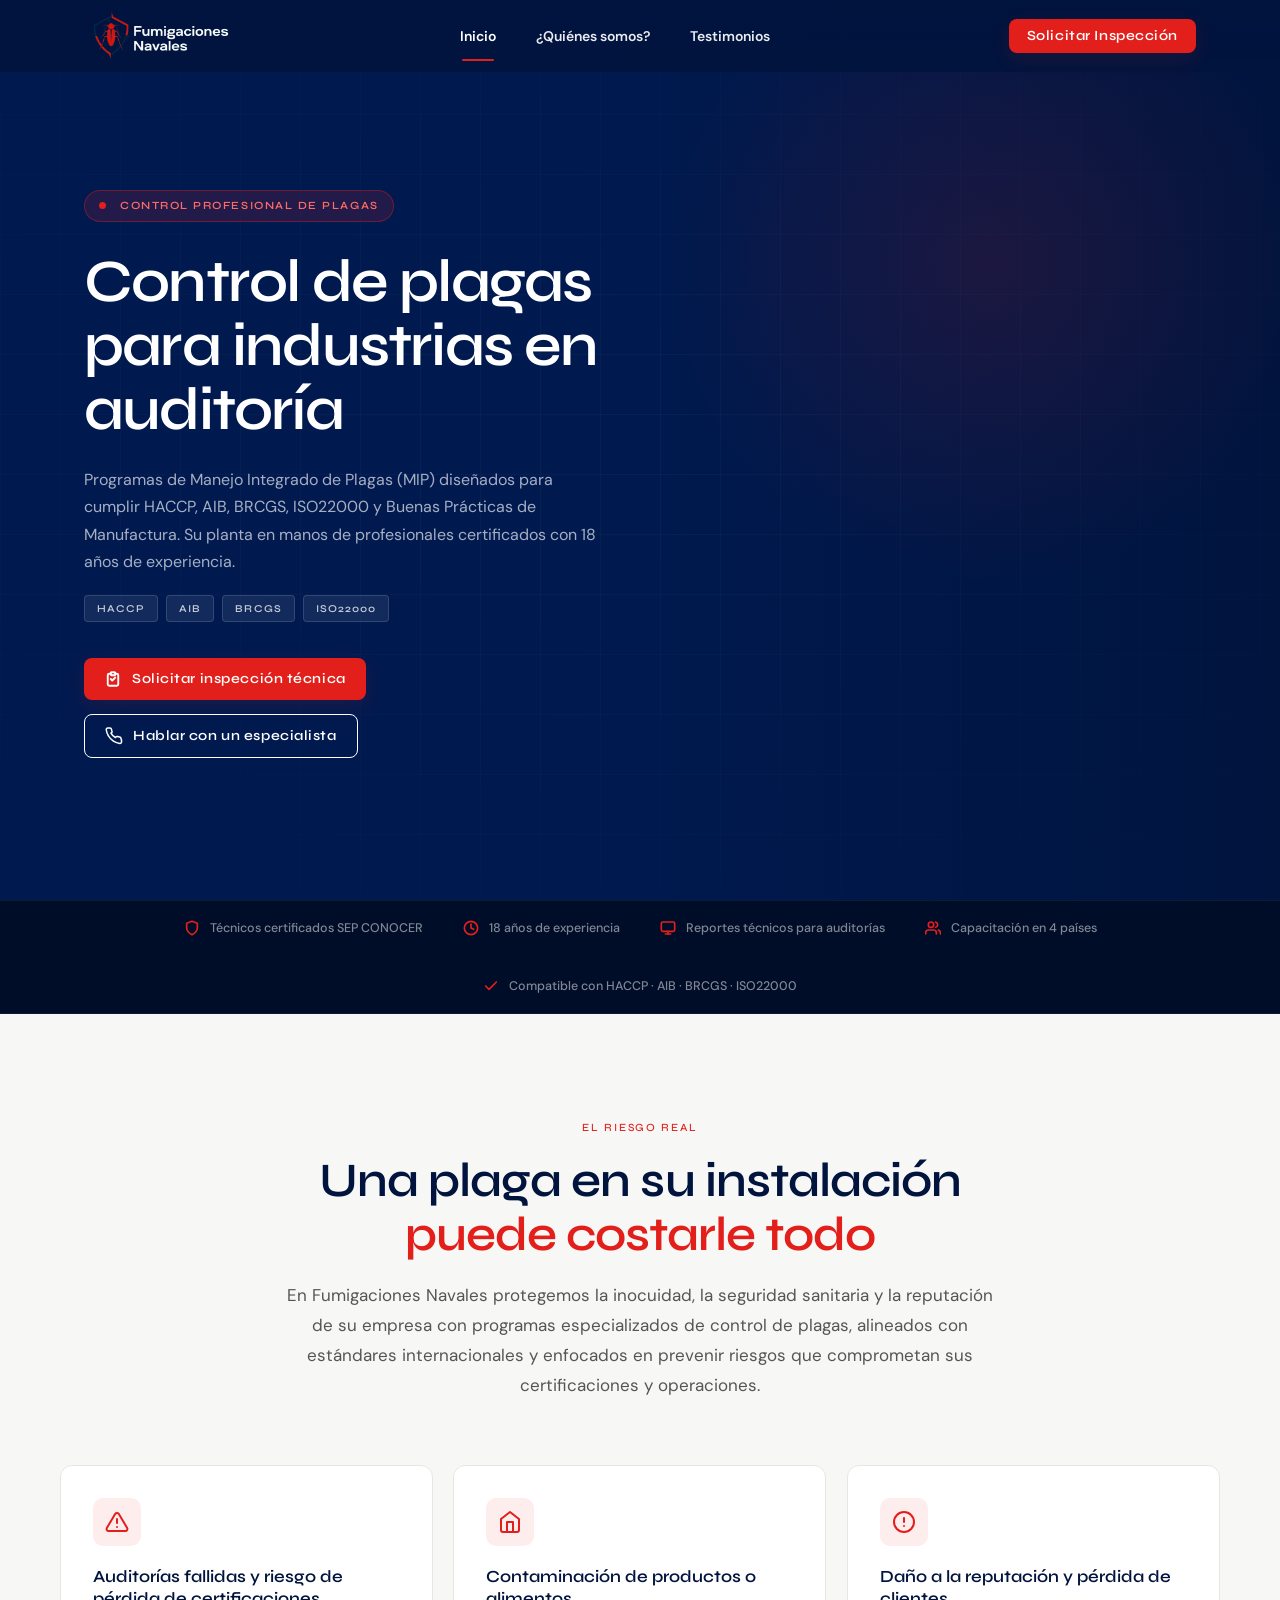
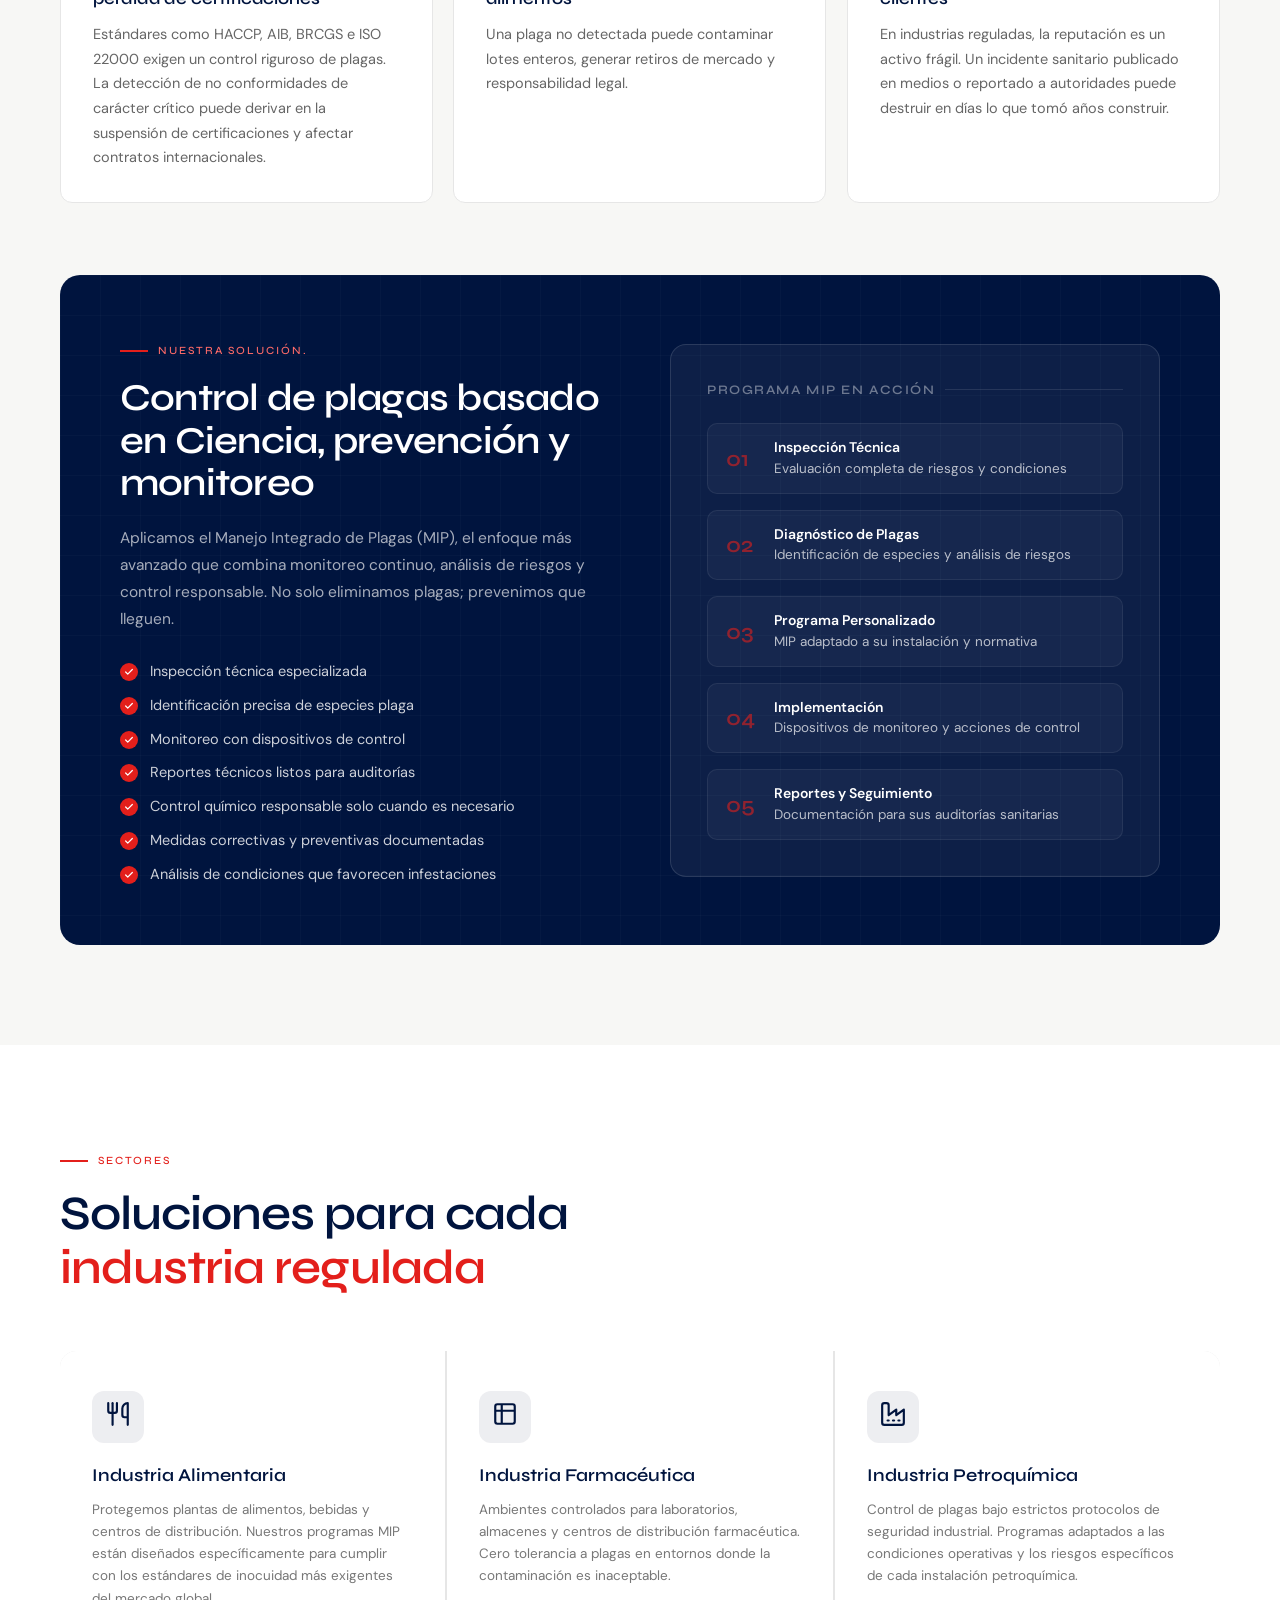
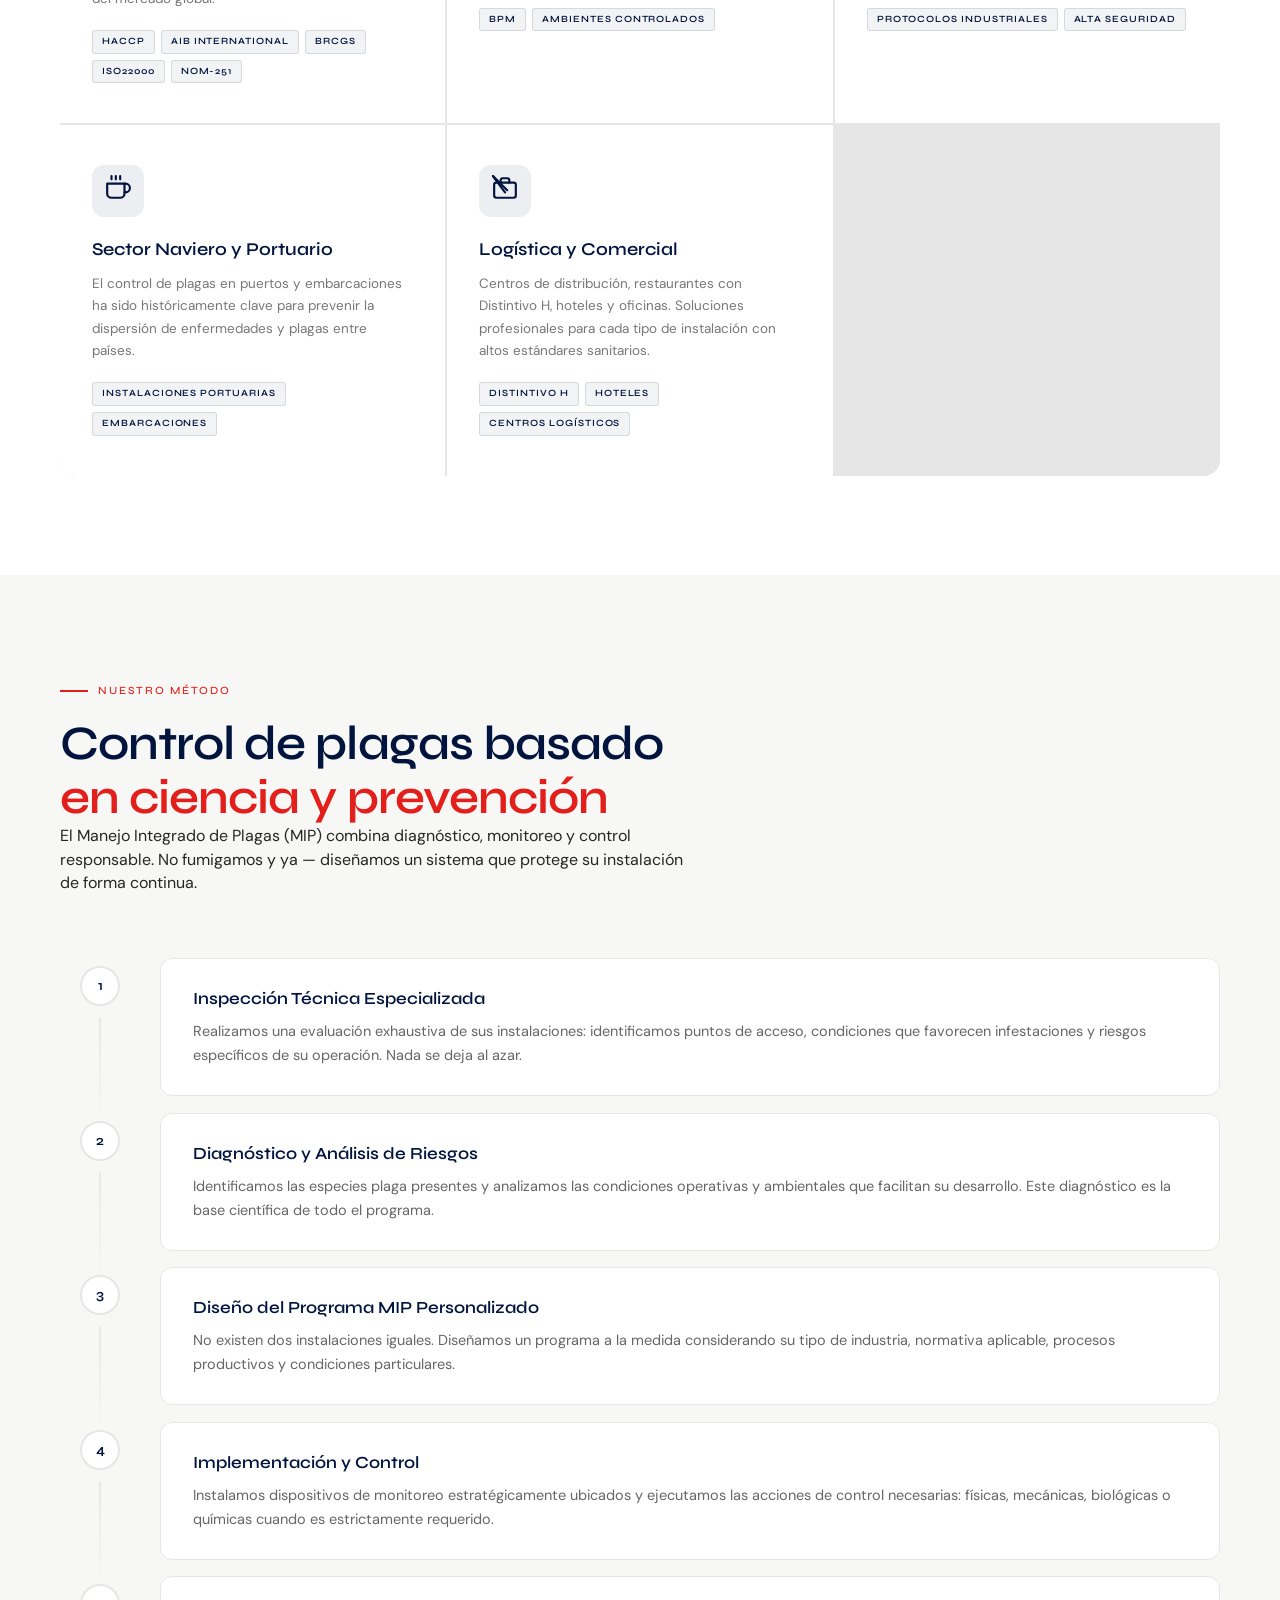
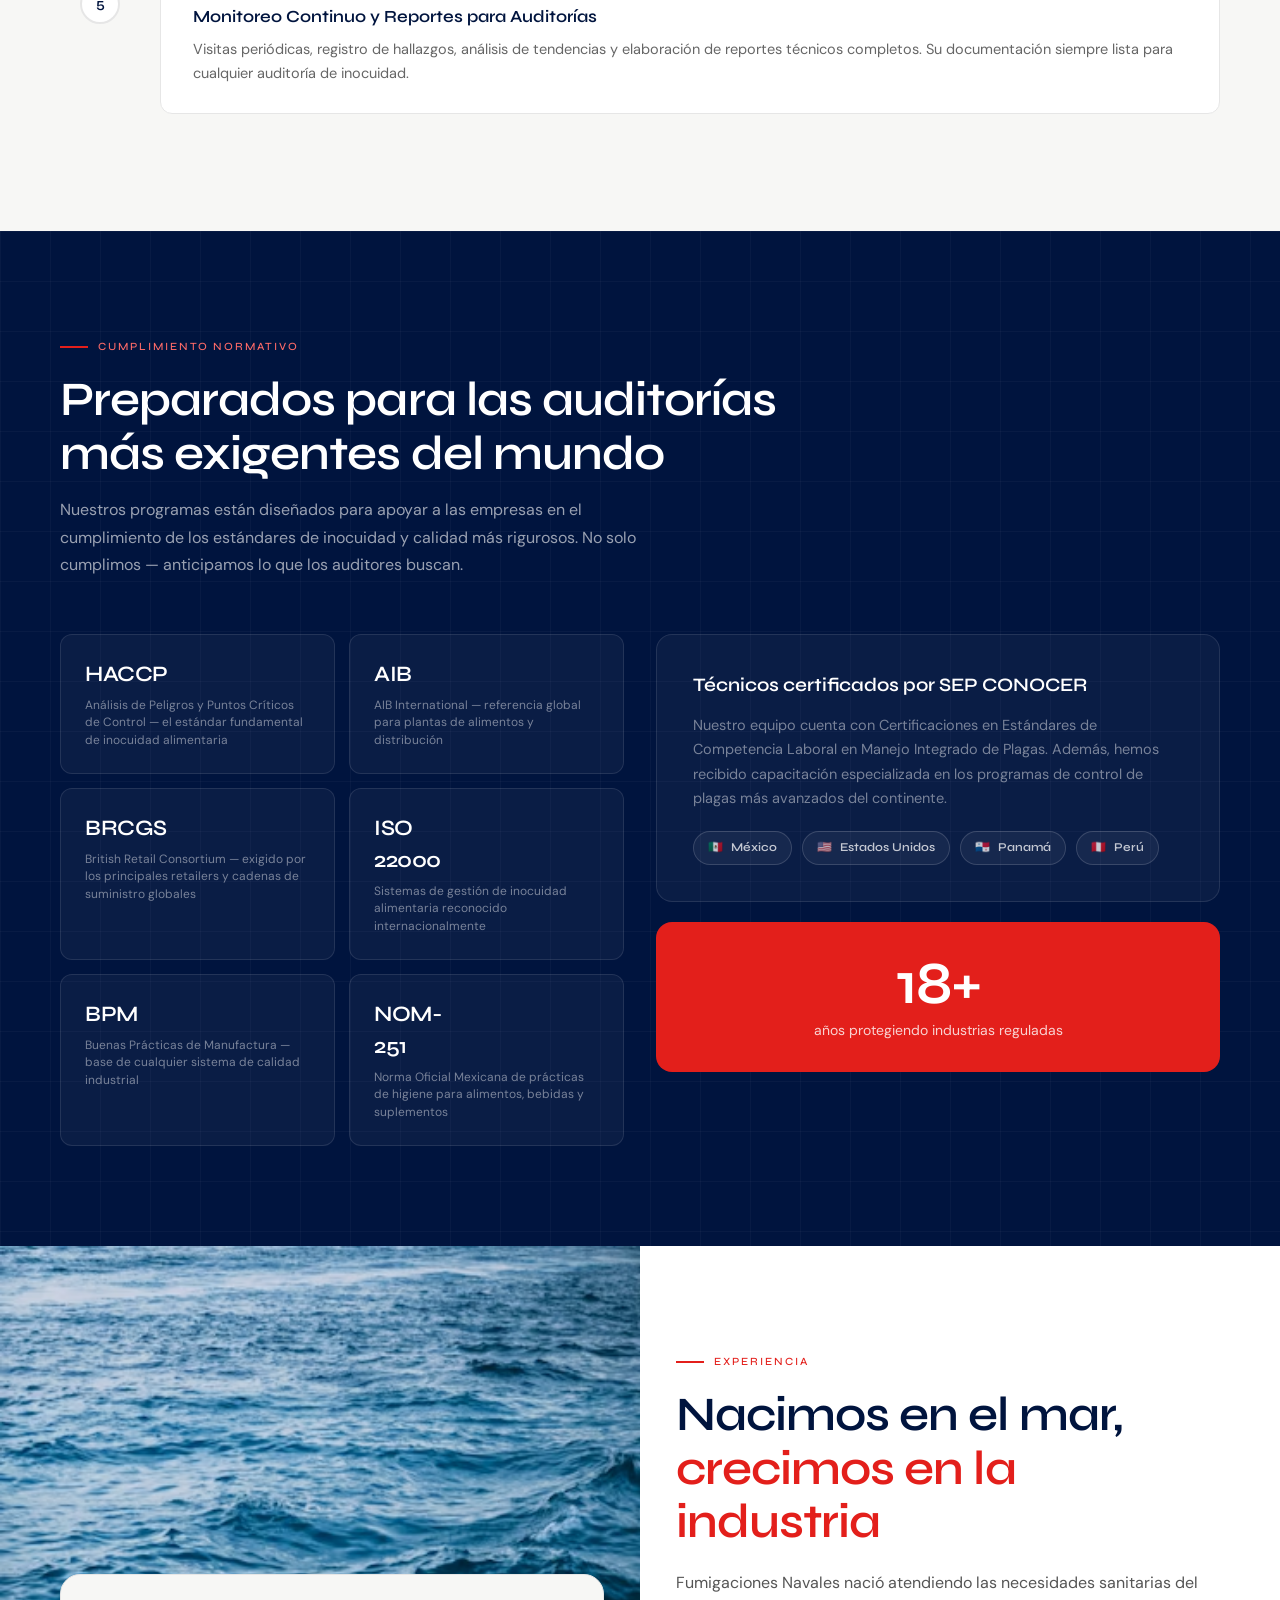
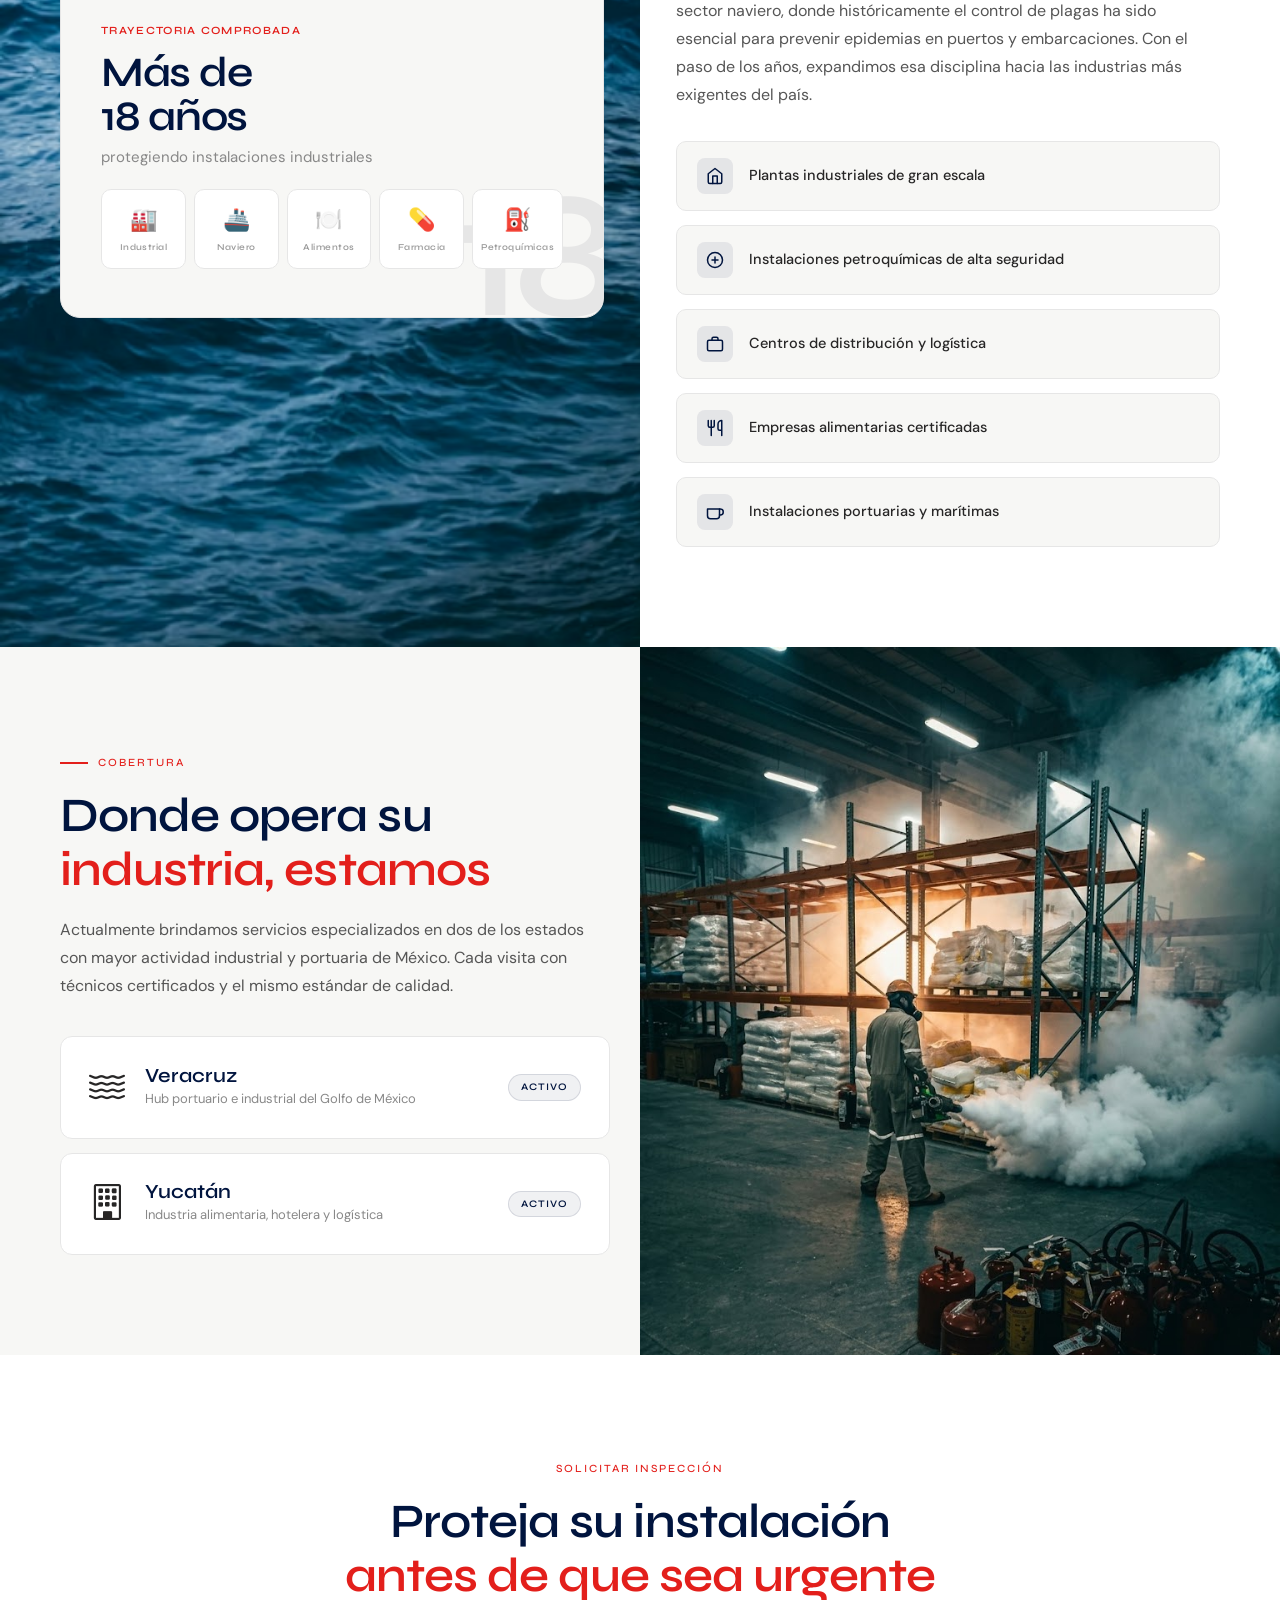
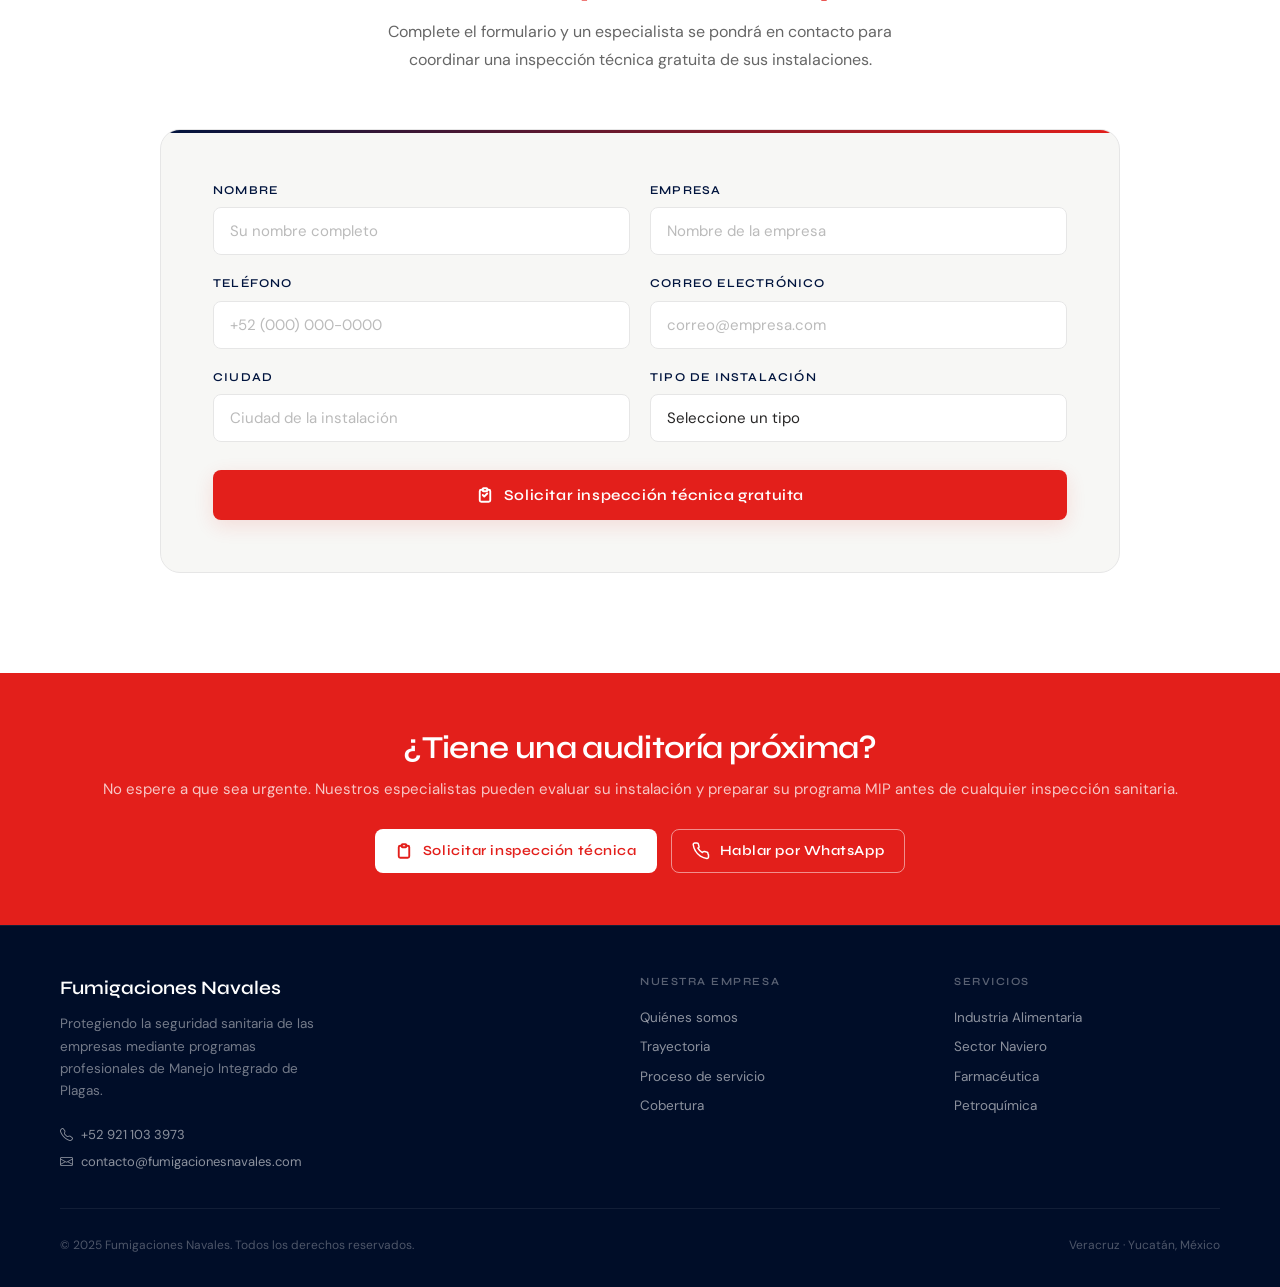
==== index.html @ 6fe0ba86 "index file moved" ====
<!DOCTYPE html>
<html lang="es">
<head>
  <meta charset="UTF-8">
  <meta name="viewport" content="width=device-width, initial-scale=1.0">
  <title>Fumigaciones Navales — Control Profesional de Plagas Industrial</title>
  <link rel="preconnect" href="https://fonts.googleapis.com">
  <link rel="preconnect" href="https://fonts.gstatic.com" crossorigin>
  <link href="https://fonts.googleapis.com/css2?family=Syne:wght@400;600;700;800&family=DM+Sans:ital,wght@0,300;0,400;0,500;1,300&display=swap" rel="stylesheet">
  <link rel="stylesheet" href="../styles/styles.css">
  <link rel="stylesheet" href="../styles/index.css">

  <!-- Bootstrap Icons -->
  <link rel="stylesheet" href="https://cdn.jsdelivr.net/npm/bootstrap-icons@1.10.5/font/bootstrap-icons.css">
</head>

<body>
  <!-- header incluido desde includes/header.html -->
  <div data-include="header"></div>

  <!-- HERO -->
<section id="hero">
  <div class="hero-bg-grid"></div>
  <div class="hero-glow"></div>
  <div class="hero-glow-2"></div>

  <div class="hero-inner">
    <div class="hero-left">
      <div class="hero-badge">Control Profesional De Plagas</div>
      <h1 class="hero-title">
        Control de plagas para industrias en auditoría
      </h1>
      <p class="hero-sub">
        Programas de Manejo Integrado de Plagas (MIP) diseñados para cumplir HACCP, AIB, BRCGS, ISO22000 y Buenas Prácticas de Manufactura. Su planta en manos de profesionales certificados con 18 años de experiencia.
      </p>
      <div class="hero-norm">
        <span class="hero-norm-tag">HACCP</span>
        <span class="hero-norm-tag">AIB</span>
        <span class="hero-norm-tag">BRCGS</span>
        <span class="hero-norm-tag">ISO22000</span>
      </div>
      <div class="hero-ctas">
        <a href="#contacto" class="btn btn-primary">
          <svg xmlns="http://www.w3.org/2000/svg" viewBox="0 0 24 24" fill="none" stroke="currentColor" stroke-width="2.5" stroke-linecap="round" stroke-linejoin="round"><path d="M9 5H7a2 2 0 0 0-2 2v12a2 2 0 0 0 2 2h10a2 2 0 0 0 2-2V7a2 2 0 0 0-2-2h-2"/><rect x="9" y="3" width="6" height="4" rx="1"/><path d="m9 12 2 2 4-4"/></svg>
          Solicitar inspección técnica
        </a>
        <a href="https://wa.me/529211033973?text=Hola%20vengo%20de%20la%20p%C3%A1gina%20web%20quisiera%20saber%20m%C3%A1s%20informaci%C3%B3n" target="_blank" class="btn btn-outline white">
          <svg xmlns="http://www.w3.org/2000/svg" viewBox="0 0 24 24" fill="none" stroke="currentColor" stroke-width="2" stroke-linecap="round" stroke-linejoin="round"><path d="M22 16.92v3a2 2 0 0 1-2.18 2 19.79 19.79 0 0 1-8.63-3.07A19.5 19.5 0 0 1 4.69 12a19.79 19.79 0 0 1-3.07-8.67A2 2 0 0 1 3.6 1.27h3a2 2 0 0 1 2 1.72c.127.96.361 1.903.7 2.81a2 2 0 0 1-.45 2.11L7.91 8.1a16 16 0 0 0 6 6l.72-.91a2 2 0 0 1 2.11-.45c.907.339 1.85.573 2.81.7A2 2 0 0 1 21.28 16a2 2 0 0 1 .64.92z"/></svg>
          Hablar con un especialista
        </a>
      </div>
    </div>
    <div class="hero-right">
      <img src="../img/hero_img.png" alt="Ilustración de control de plagas en una planta industrial" class="hero-image">
  </div>
</section>

<!-- TRUST BAR -->
<div class="trust-bar">
  <div class="trust-bar-inner">
    <div class="trust-item">
      <svg width="16" height="16" viewBox="0 0 24 24" fill="none" stroke="currentColor" stroke-width="2.5" stroke-linecap="round" stroke-linejoin="round"><path d="M12 22s8-4 8-10V5l-8-3-8 3v7c0 6 8 10 8 10z"/></svg>
      Técnicos certificados SEP CONOCER
    </div>
    <div class="trust-item">
      <svg width="16" height="16" viewBox="0 0 24 24" fill="none" stroke="currentColor" stroke-width="2.5" stroke-linecap="round" stroke-linejoin="round"><circle cx="12" cy="12" r="10"/><polyline points="12 6 12 12 16 14"/></svg>
      18 años de experiencia
    </div>
    <div class="trust-item">
      <svg width="16" height="16" viewBox="0 0 24 24" fill="none" stroke="currentColor" stroke-width="2.5" stroke-linecap="round" stroke-linejoin="round"><rect x="2" y="3" width="20" height="14" rx="2"/><line x1="8" y1="21" x2="16" y2="21"/><line x1="12" y1="17" x2="12" y2="21"/></svg>
      Reportes técnicos para auditorías
    </div>
    <div class="trust-item">
      <svg width="16" height="16" viewBox="0 0 24 24" fill="none" stroke="currentColor" stroke-width="2.5" stroke-linecap="round" stroke-linejoin="round"><path d="M17 21v-2a4 4 0 0 0-4-4H5a4 4 0 0 0-4 4v2"/><circle cx="9" cy="7" r="4"/><path d="M23 21v-2a4 4 0 0 0-3-3.87"/><path d="M16 3.13a4 4 0 0 1 0 7.75"/></svg>
      Capacitación en 4 países
    </div>
    <div class="trust-item">
      <svg width="16" height="16" viewBox="0 0 24 24" fill="none" stroke="currentColor" stroke-width="2.5" stroke-linecap="round" stroke-linejoin="round"><polyline points="20 6 9 17 4 12"/></svg>
      Compatible con HACCP · AIB · BRCGS · ISO22000
    </div>
  </div>
</div>

<!-- PROBLEMA + SOLUCIÓN -->
<section id="problema">
  <div class="problema-inner">
    <div class="problema-header reveal">
      <span class="section-label">El riesgo real</span>
      <h2 class="section-title">Una plaga en su instalación<br><span>puede costarle todo</span></h2>
      <p class="problema-lead"> En Fumigaciones Navales protegemos la inocuidad, la seguridad sanitaria y la reputación de su empresa con programas especializados de control de plagas, alineados con estándares internacionales y enfocados en prevenir riesgos que comprometan sus certificaciones y operaciones.</p>
    </div>

    <div class="problema-cards">
      <div class="problema-card reveal">
        <div class="card-icon">
          <svg xmlns="http://www.w3.org/2000/svg" viewBox="0 0 24 24" fill="none" stroke="currentColor" stroke-width="2" stroke-linecap="round" stroke-linejoin="round"><path d="M10.29 3.86L1.82 18a2 2 0 0 0 1.71 3h16.94a2 2 0 0 0 1.71-3L13.71 3.86a2 2 0 0 0-3.42 0z"/><line x1="12" y1="9" x2="12" y2="13"/><line x1="12" y1="17" x2="12.01" y2="17"/></svg>
        </div>
        <div class="card-title">Auditorías fallidas y riesgo de pérdida de certificaciones</div>
        <div class="card-body">Estándares como HACCP, AIB, BRCGS e ISO 22000 exigen un control riguroso de plagas. La detección de no conformidades de carácter crítico puede derivar en la suspensión de certificaciones y afectar contratos internacionales.</div>
      </div>
      <div class="problema-card reveal">
        <div class="card-icon">
          <svg xmlns="http://www.w3.org/2000/svg" viewBox="0 0 24 24" fill="none" stroke="currentColor" stroke-width="2" stroke-linecap="round" stroke-linejoin="round"><path d="M3 9l9-7 9 7v11a2 2 0 0 1-2 2H5a2 2 0 0 1-2-2z"/><polyline points="9 22 9 12 15 12 15 22"/></svg>
        </div>
        <div class="card-title">Contaminación de productos o alimentos</div>
        <div class="card-body">Una plaga no detectada puede contaminar lotes enteros, generar retiros de mercado y responsabilidad legal.</div>
      </div>
      <div class="problema-card reveal">
        <div class="card-icon">
          <svg xmlns="http://www.w3.org/2000/svg" viewBox="0 0 24 24" fill="none" stroke="currentColor" stroke-width="2" stroke-linecap="round" stroke-linejoin="round"><circle cx="12" cy="12" r="10"/><line x1="12" y1="8" x2="12" y2="12"/><line x1="12" y1="16" x2="12.01" y2="16"/></svg>
        </div>
        <div class="card-title">Daño a la reputación y pérdida de clientes</div>
        <div class="card-body">En industrias reguladas, la reputación es un activo frágil. Un incidente sanitario publicado en medios o reportado a autoridades puede destruir en días lo que tomó años construir.</div>
      </div>
    </div>

    <div class="solucion-block reveal">
      <div class="solucion-content">
        <span class="section-label">Nuestra solución. </span>
        <h3 class="solucion-title">Control de plagas basado en Ciencia, prevención y monitoreo</h3>
        <p class="solucion-text">Aplicamos el Manejo Integrado de Plagas (MIP), el enfoque más avanzado que combina monitoreo continuo, análisis de riesgos y control responsable. No solo eliminamos plagas; prevenimos que lleguen.</p>
        <ul class="solucion-list">
          <li>Inspección técnica especializada</li>
          <li>Identificación precisa de especies plaga</li>
          <li>Monitoreo con dispositivos de control</li>
          <li>Reportes técnicos listos para auditorías</li>
          <li>Control químico responsable solo cuando es necesario</li>
          <li>Medidas correctivas y preventivas documentadas</li>
          <li>Análisis de condiciones que favorecen infestaciones</li>
        </ul>
      </div>
      <div class="mip-card">
        <div class="mip-title">Programa MIP en acción</div>
        <div class="mip-steps">
          <div class="mip-step">
            <div class="mip-num">01</div>
            <div class="mip-step-text">
              <strong>Inspección Técnica</strong>
              Evaluación completa de riesgos y condiciones
            </div>
          </div>
          <div class="mip-step">
            <div class="mip-num">02</div>
            <div class="mip-step-text">
              <strong>Diagnóstico de Plagas</strong>
              Identificación de especies y análisis de riesgos
            </div>
          </div>
          <div class="mip-step">
            <div class="mip-num">03</div>
            <div class="mip-step-text">
              <strong>Programa Personalizado</strong>
              MIP adaptado a su instalación y normativa
            </div>
          </div>
          <div class="mip-step">
            <div class="mip-num">04</div>
            <div class="mip-step-text">
              <strong>Implementación</strong>
              Dispositivos de monitoreo y acciones de control
            </div>
          </div>
          <div class="mip-step">
            <div class="mip-num">05</div>
            <div class="mip-step-text">
              <strong>Reportes y Seguimiento</strong>
              Documentación para sus auditorías sanitarias
            </div>
          </div>
        </div>
      </div>
    </div>
  </div>
</section>

<!-- SECTORES -->
<section id="sectores">
  <div class="sectores-inner">
    <div class="sectores-header reveal">
      <span class="section-label">Sectores</span>
      <h2 class="section-title">Soluciones para cada<br><span>industria regulada</span></h2>
    </div>

    <div class="sectores-grid reveal">
      <div class="sector-card">
        <div class="sector-content">
          <div class="sector-icon-bg">
            <div class="sector-icon">
              <svg xmlns="http://www.w3.org/2000/svg" viewBox="0 0 24 24" fill="none" stroke="currentColor" stroke-width="2" stroke-linecap="round" stroke-linejoin="round"><path d="M3 2v7c0 1.1.9 2 2 2h4a2 2 0 0 0 2-2V2"/><path d="M7 2v20"/><path d="M21 15V2v0a5 5 0 0 0-5 5v6c0 1.1.9 2 2 2h3Zm0 0v7"/></svg>
            </div>
          </div>
          <div class="sector-name">Industria Alimentaria</div>
          <div class="sector-desc">Protegemos plantas de alimentos, bebidas y centros de distribución. Nuestros programas MIP están diseñados específicamente para cumplir con los estándares de inocuidad más exigentes del mercado global.</div>
          <div class="sector-tags">
            <span class="tag">HACCP</span>
            <span class="tag">AIB International</span>
            <span class="tag">BRCGS</span>
            <span class="tag">ISO22000</span>
            <span class="tag">NOM-251</span>
          </div>
        </div>
      </div>

      <div class="sector-card">
        <div class="sector-content">
          <div class="sector-icon-bg">
            <div class="sector-icon">
              <svg xmlns="http://www.w3.org/2000/svg" viewBox="0 0 24 24" fill="none" stroke="currentColor" stroke-width="2" stroke-linecap="round" stroke-linejoin="round"><path d="M9 3H5a2 2 0 0 0-2 2v4m6-6h10a2 2 0 0 1 2 2v4M9 3v18m0 0h10a2 2 0 0 0 2-2V9M9 21H5a2 2 0 0 1-2-2V9m0 0h18"/></svg>
            </div>
          </div>
          <div class="sector-name">Industria Farmacéutica</div>
          <div class="sector-desc">Ambientes controlados para laboratorios, almacenes y centros de distribución farmacéutica. Cero tolerancia a plagas en entornos donde la contaminación es inaceptable.</div>
          <div class="sector-tags">
            <span class="tag">BPM</span>
            <span class="tag">Ambientes controlados</span>
          </div>
        </div>
      </div>

      <div class="sector-card">
        <div class="sector-content">
          <div class="sector-icon-bg">
            <div class="sector-icon">
              <svg xmlns="http://www.w3.org/2000/svg" viewBox="0 0 24 24" fill="none" stroke="currentColor" stroke-width="2" stroke-linecap="round" stroke-linejoin="round"><path d="M2 20a2 2 0 0 0 2 2h16a2 2 0 0 0 2-2V8l-7 5V8l-7 5V4a2 2 0 0 0-2-2H4a2 2 0 0 0-2 2Z"/><path d="M17 18h1"/><path d="M12 18h1"/><path d="M7 18h1"/></svg>
            </div>
          </div>
          <div class="sector-name">Industria Petroquímica</div>
          <div class="sector-desc">Control de plagas bajo estrictos protocolos de seguridad industrial. Programas adaptados a las condiciones operativas y los riesgos específicos de cada instalación petroquímica.</div>
          <div class="sector-tags">
            <span class="tag">Protocolos industriales</span>
            <span class="tag">Alta seguridad</span>
          </div>
        </div>
      </div>

      <div class="sector-card">
        <div class="sector-content">
          <div class="sector-icon-bg">
            <div class="sector-icon">
              <svg xmlns="http://www.w3.org/2000/svg" viewBox="0 0 24 24" fill="none" stroke="currentColor" stroke-width="2" stroke-linecap="round" stroke-linejoin="round"><path d="M18 8h1a4 4 0 0 1 0 8h-1"/><path d="M2 8h16v9a4 4 0 0 1-4 4H6a4 4 0 0 1-4-4V8z"/><line x1="6" y1="1" x2="6" y2="4"/><line x1="10" y1="1" x2="10" y2="4"/><line x1="14" y1="1" x2="14" y2="4"/></svg>
            </div>
          </div>
          <div class="sector-name">Sector Naviero y Portuario</div>
          <div class="sector-desc">El control de plagas en puertos y embarcaciones ha sido históricamente clave para prevenir la dispersión de enfermedades y plagas entre países.</div>
          <div class="sector-tags">
            <span class="tag">Instalaciones portuarias</span>
            <span class="tag">Embarcaciones</span>
          </div>
        </div>
      </div>

      <div class="sector-card">
        <div class="sector-content">
          <div class="sector-icon-bg">
            <div class="sector-icon">
              <svg xmlns="http://www.w3.org/2000/svg" viewBox="0 0 24 24" fill="none" stroke="currentColor" stroke-width="2" stroke-linecap="round" stroke-linejoin="round"><rect x="2" y="7" width="20" height="14" rx="2"/><path d="M16 7V5a2 2 0 0 0-2-2h-4a2 2 0 0 0-2 2v2"/><line x="12" y="12" x2="12" y2="16"/><line x="10" y2="14" x2="14" y2="14"/></svg>
            </div>
          </div>
          <div class="sector-name">Logística y Comercial</div>
          <div class="sector-desc">Centros de distribución, restaurantes con Distintivo H, hoteles y oficinas. Soluciones profesionales para cada tipo de instalación con altos estándares sanitarios.</div>
          <div class="sector-tags">
            <span class="tag">Distintivo H</span>
            <span class="tag">Hoteles</span>
            <span class="tag">Centros logísticos</span>
          </div>
        </div>
      </div>
    </div>
  </div>
</section>

<!-- MÉTODO / PROCESO -->
<section id="metodo">
  <div class="metodo-inner">
    <div class="metodo-header reveal">
      <span class="section-label">Nuestro Método</span>
      <h2 class="section-title">Control de plagas basado<br><span>en ciencia y prevención</span></h2>
      <p class="lead">El Manejo Integrado de Plagas (MIP) combina diagnóstico, monitoreo y control responsable. No fumigamos y ya — diseñamos un sistema que protege su instalación de forma continua.</p>
    </div>

    <div class="proceso-timeline">
      <div class="proceso-item reveal">
        <div class="paso-line"></div>
        <div class="paso-left">
          <div class="paso-num">1</div>
        </div>
        <div class="paso-content">
          <div class="paso-titulo">Inspección Técnica Especializada</div>
          <div class="paso-texto">Realizamos una evaluación exhaustiva de sus instalaciones: identificamos puntos de acceso, condiciones que favorecen infestaciones y riesgos específicos de su operación. Nada se deja al azar.</div>
        </div>
      </div>
      <div class="proceso-item reveal">
        <div class="paso-line"></div>
        <div class="paso-left">
          <div class="paso-num">2</div>
        </div>
        <div class="paso-content">
          <div class="paso-titulo">Diagnóstico y Análisis de Riesgos</div>
          <div class="paso-texto">Identificamos las especies plaga presentes y analizamos las condiciones operativas y ambientales que facilitan su desarrollo. Este diagnóstico es la base científica de todo el programa.</div>
        </div>
      </div>
      <div class="proceso-item reveal">
        <div class="paso-line"></div>
        <div class="paso-left">
          <div class="paso-num">3</div>
        </div>
        <div class="paso-content">
          <div class="paso-titulo">Diseño del Programa MIP Personalizado</div>
          <div class="paso-texto">No existen dos instalaciones iguales. Diseñamos un programa a la medida considerando su tipo de industria, normativa aplicable, procesos productivos y condiciones particulares.</div>
        </div>
      </div>
      <div class="proceso-item reveal">
        <div class="paso-line"></div>
        <div class="paso-left">
          <div class="paso-num">4</div>
        </div>
        <div class="paso-content">
          <div class="paso-titulo">Implementación y Control</div>
          <div class="paso-texto">Instalamos dispositivos de monitoreo estratégicamente ubicados y ejecutamos las acciones de control necesarias: físicas, mecánicas, biológicas o químicas cuando es estrictamente requerido.</div>
        </div>
      </div>
      <div class="proceso-item reveal">
        <div class="paso-left">
          <div class="paso-num">5</div>
        </div>
        <div class="paso-content">
          <div class="paso-titulo">Monitoreo Continuo y Reportes para Auditorías</div>
          <div class="paso-texto">Visitas periódicas, registro de hallazgos, análisis de tendencias y elaboración de reportes técnicos completos. Su documentación siempre lista para cualquier auditoría de inocuidad.</div>
        </div>
      </div>
    </div>
  </div>
</section>

<!-- CERTIFICACIONES -->
<section id="certificaciones">
  <div class="certif-grid-bg"></div>
  <div class="certif-inner">
    <div class="certif-header reveal">
      <span class="section-label">Cumplimiento normativo</span>
      <h2 class="section-title">Preparados para las auditorías<br>más exigentes del mundo</h2>
      <p>Nuestros programas están diseñados para apoyar a las empresas en el cumplimiento de los estándares de inocuidad y calidad más rigurosos. No solo cumplimos — anticipamos lo que los auditores buscan.</p>
    </div>

    <div class="certif-main-grid">
      <div class="certif-norms reveal">
        <div class="norm-card">
          <div class="norm-name">HACCP</div>
          <div class="norm-desc">Análisis de Peligros y Puntos Críticos de Control — el estándar fundamental de inocuidad alimentaria</div>
        </div>
        <div class="norm-card">
          <div class="norm-name">AIB</div>
          <div class="norm-desc">AIB International — referencia global para plantas de alimentos y distribución</div>
        </div>
        <div class="norm-card">
          <div class="norm-name">BRCGS</div>
          <div class="norm-desc">British Retail Consortium — exigido por los principales retailers y cadenas de suministro globales</div>
        </div>
        <div class="norm-card">
          <div class="norm-name">ISO<br>22000</div>
          <div class="norm-desc">Sistemas de gestión de inocuidad alimentaria reconocido internacionalmente</div>
        </div>
        <div class="norm-card">
          <div class="norm-name">BPM</div>
          <div class="norm-desc">Buenas Prácticas de Manufactura — base de cualquier sistema de calidad industrial</div>
        </div>
        <div class="norm-card">
          <div class="norm-name">NOM-<br>251</div>
          <div class="norm-desc">Norma Oficial Mexicana de prácticas de higiene para alimentos, bebidas y suplementos</div>
        </div>
      </div>

      <div class="certif-side reveal">
        <div class="training-card">
          <div class="training-title">Técnicos certificados por SEP CONOCER</div>
          <p class="training-text">Nuestro equipo cuenta con Certificaciones en Estándares de Competencia Laboral en Manejo Integrado de Plagas. Además, hemos recibido capacitación especializada en los programas de control de plagas más avanzados del continente.</p>
          <div class="countries">
            <div class="country-tag"><span class="country-flag">🇲🇽</span> México</div>
            <div class="country-tag"><span class="country-flag">🇺🇸</span> Estados Unidos</div>
            <div class="country-tag"><span class="country-flag">🇵🇦</span> Panamá</div>
            <div class="country-tag"><span class="country-flag">🇵🇪</span> Perú</div>
          </div>
        </div>
        <div class="exp-highlight">
          <div class="exp-num">18+</div>
          <div class="exp-label">años protegiendo industrias reguladas</div>
        </div>
      </div>
    </div>
  </div>
</section>

<!-- EXPERIENCIA -->
<section id="experiencia">
  <div class="bg-img"> </div>
  <div class="exp-inner">
    <div class="exp-layout">
      <div class="exp-visual reveal">
        <div class="exp-visual-main">
          <div class="exp-visual-tag">Trayectoria comprobada</div>
          <div class="exp-visual-title">Más de<br>18 años</div>
          <div class="exp-visual-sub">protegiendo instalaciones industriales</div>
          <div class="exp-icons-row">
            <div class="exp-icon-item">
              🏭
              <div class="exp-icon-label">Industrial</div>
            </div>
            <div class="exp-icon-item">
              🚢
              <div class="exp-icon-label">Naviero</div>
            </div>
            <div class="exp-icon-item">
              🍽️
              <div class="exp-icon-label">Alimentos</div>
            </div>
            <div class="exp-icon-item">
              💊
              <div class="exp-icon-label">Farmacia</div>
            </div>
            <div class="exp-icon-item">
              ⛽
              <div class="exp-icon-label">Petroquímicas</div>
            </div>
          </div>
        </div>
      </div>

      <div class="exp-content reveal">
        <span class="section-label">Experiencia</span>
        <h2 class="section-title">Nacimos en el mar,<br><span>crecimos en la industria</span></h2>
        <p class="exp-intro">Fumigaciones Navales nació atendiendo las necesidades sanitarias del sector naviero, donde históricamente el control de plagas ha sido esencial para prevenir epidemias en puertos y embarcaciones. Con el paso de los años, expandimos esa disciplina hacia las industrias más exigentes del país.</p>
        <div class="exp-list">
          <div class="exp-list-item">
            <div class="exp-list-icon">
              <svg xmlns="http://www.w3.org/2000/svg" viewBox="0 0 24 24" fill="none" stroke="currentColor" stroke-width="2" stroke-linecap="round" stroke-linejoin="round"><path d="M3 9l9-7 9 7v11a2 2 0 0 1-2 2H5a2 2 0 0 1-2-2z"/><polyline points="9 22 9 12 15 12 15 22"/></svg>
            </div>
            <div class="exp-list-text">Plantas industriales de gran escala</div>
          </div>
          <div class="exp-list-item">
            <div class="exp-list-icon">
              <svg xmlns="http://www.w3.org/2000/svg" viewBox="0 0 24 24" fill="none" stroke="currentColor" stroke-width="2" stroke-linecap="round" stroke-linejoin="round"><circle cx="12" cy="12" r="10"/><line x1="12" y1="8" x2="12" y2="16"/><line x1="8" y1="12" x2="16" y2="12"/></svg>
            </div>
            <div class="exp-list-text">Instalaciones petroquímicas de alta seguridad</div>
          </div>
          <div class="exp-list-item">
            <div class="exp-list-icon">
              <svg xmlns="http://www.w3.org/2000/svg" viewBox="0 0 24 24" fill="none" stroke="currentColor" stroke-width="2" stroke-linecap="round" stroke-linejoin="round"><rect x="2" y="7" width="20" height="14" rx="2"/><path d="M16 7V5a2 2 0 0 0-2-2h-4a2 2 0 0 0-2 2v2"/></svg>
            </div>
            <div class="exp-list-text">Centros de distribución y logística</div>
          </div>
          <div class="exp-list-item">
            <div class="exp-list-icon">
              <svg xmlns="http://www.w3.org/2000/svg" viewBox="0 0 24 24" fill="none" stroke="currentColor" stroke-width="2" stroke-linecap="round" stroke-linejoin="round"><path d="M3 2v7c0 1.1.9 2 2 2h4a2 2 0 0 0 2-2V2"/><path d="M7 2v20"/><path d="M21 15V2a5 5 0 0 0-5 5v6c0 1.1.9 2 2 2h3Zm0 0v7"/></svg>
            </div>
            <div class="exp-list-text">Empresas alimentarias certificadas</div>
          </div>
          <div class="exp-list-item">
            <div class="exp-list-icon">
              <svg xmlns="http://www.w3.org/2000/svg" viewBox="0 0 24 24" fill="none" stroke="currentColor" stroke-width="2" stroke-linecap="round" stroke-linejoin="round"><path d="M18 8h1a4 4 0 0 1 0 8h-1"/><path d="M2 8h16v9a4 4 0 0 1-4 4H6a4 4 0 0 1-4-4V8z"/></svg>
            </div>
            <div class="exp-list-text">Instalaciones portuarias y marítimas</div>
          </div>
        </div>
      </div>
    </div>
  </div>
</section>

<!-- COBERTURA -->
<section id="cobertura">
  <div class="cobertura-image"></div>
  <div class="cobertura-inner">
    <div class="cobertura-layout">
      <div class="cobertura-content reveal">
        <span class="section-label">Cobertura</span>
        <h2 class="section-title">Donde opera su<br><span>industria, estamos</span></h2>
        <p class="cobertura-intro">Actualmente brindamos servicios especializados en dos de los estados con mayor actividad industrial y portuaria de México. Cada visita con técnicos certificados y el mismo estándar de calidad.</p>
        <div class="estado-cards">
          <div class="estado-card">
            <div class="estado-emoji"><i class="bi bi-water"></i></div>
            <div class="estado-info">
              <div class="estado-nombre">Veracruz</div>
              <div class="estado-desc">Hub portuario e industrial del Golfo de México</div>
            </div>
            <div class="estado-badge">Activo</div>
          </div>
          <div class="estado-card">
            <div class="estado-emoji"><i class="bi bi-building"></i></div>
            <div class="estado-info">
              <div class="estado-nombre">Yucatán</div>
              <div class="estado-desc">Industria alimentaria, hotelera y logística</div>
            </div>
            <div class="estado-badge">Activo</div>
          </div>
        </div>
      </div>

      <div class="cobertura-map-area reveal">
        
      </div>
    </div>
  </div>
</section>

<!-- CTA + FORMULARIO -->
<section id="contacto">
  <div class="contacto-inner">
    <div class="contacto-hero reveal">
      <span class="section-label">Solicitar inspección</span>
      <h2 class="section-title">Proteja su instalación<br><span>antes de que sea urgente</span></h2>
      <p>Complete el formulario y un especialista se pondrá en contacto para coordinar una inspección técnica gratuita de sus instalaciones.</p>
    </div>

    <div class="form-card reveal">
      <div class="form-grid">
        <div class="form-group">
          <label for="nombre">Nombre</label>
          <input type="text" id="nombre" name="nombre" placeholder="Su nombre completo">
        </div>
        <div class="form-group">
          <label for="empresa">Empresa</label>
          <input type="text" id="empresa" name="empresa" placeholder="Nombre de la empresa">
        </div>
        <div class="form-group">
          <label for="telefono">Teléfono</label>
          <input type="tel" id="telefono" name="telefono" placeholder="+52 (000) 000-0000">
        </div>
        <div class="form-group">
          <label for="correo">Correo electrónico</label>
          <input type="email" id="correo" name="correo" placeholder="correo@empresa.com">
        </div>
        <div class="form-group">
          <label for="ciudad">Ciudad</label>
          <input type="text" id="ciudad" name="ciudad" placeholder="Ciudad de la instalación">
        </div>
        <div class="form-group">
          <label for="tipo">Tipo de instalación</label>
          <select id="tipo" name="tipo">
            <option value="" disabled selected>Seleccione un tipo</option>
            <option value="alimentos">Planta de alimentos / bebidas</option>
            <option value="farmaceutica">Industria farmacéutica</option>
            <option value="petroquimica">Industria petroquímica</option>
            <option value="logistica">Centro de distribución / logística</option>
            <option value="naviero">Instalación naviera / portuaria</option>
            <option value="comercial">Comercial / hotelería / restaurante</option>
            <option value="otro">Otro</option>
          </select>
        </div>
      </div>
      <div class="form-submit">
        <button type="submit" class="btn btn-primary btn-block">
          <svg xmlns="http://www.w3.org/2000/svg" width="20" height="20" viewBox="0 0 24 24" fill="none" stroke="currentColor" stroke-width="2.5" stroke-linecap="round" stroke-linejoin="round"><path d="M9 5H7a2 2 0 0 0-2 2v12a2 2 0 0 0 2 2h10a2 2 0 0 0 2-2V7a2 2 0 0 0-2-2h-2"/><rect x="9" y="3" width="6" height="4" rx="1"/><path d="m9 12 2 2 4-4"/></svg>
          Solicitar inspección técnica gratuita
        </button>
      </div>
    </div>
  </div>
</section>

<!-- CTA FINAL STRIP -->
<div class="cta-strip">
  <div class="container" >
    <h3>¿Tiene una auditoría próxima?</h3>
    <p>No espere a que sea urgente. Nuestros especialistas pueden evaluar su instalación y preparar su programa MIP antes de cualquier inspección sanitaria.</p>
    <div class="ctas">
      <a href="#contacto" class="btn btn-white">
        <svg xmlns="http://www.w3.org/2000/svg" width="18" height="18" viewBox="0 0 24 24" fill="none" stroke="currentColor" stroke-width="2.5" stroke-linecap="round" stroke-linejoin="round"><path d="M9 5H7a2 2 0 0 0-2 2v12a2 2 0 0 0 2 2h10a2 2 0 0 0 2-2V7a2 2 0 0 0-2-2h-2"/><rect x="9" y="3" width="6" height="4" rx="1"/></svg>
        Solicitar inspección técnica
      </a>
      <a href="https://wa.me/529211033973?text=Hola%20vengo%20de%20la%20p%C3%A1gina%20web%20quisiera%20saber%20m%C3%A1s%20informaci%C3%B3n" target="_blank" class="btn btn-ghost-white">
        <svg xmlns="http://www.w3.org/2000/svg" width="18" height="18" viewBox="0 0 24 24" fill="none" stroke="currentColor" stroke-width="2" stroke-linecap="round" stroke-linejoin="round"><path d="M22 16.92v3a2 2 0 0 1-2.18 2 19.79 19.79 0 0 1-8.63-3.07A19.5 19.5 0 0 1 4.69 12a19.79 19.79 0 0 1-3.07-8.67A2 2 0 0 1 3.6 1.27h3a2 2 0 0 1 2 1.72c.127.96.361 1.903.7 2.81a2 2 0 0 1-.45 2.11L7.91 8.1a16 16 0 0 0 6 6l.72-.91a2 2 0 0 1 2.11-.45c.907.339 1.85.573 2.81.7A2 2 0 0 1 21.28 16a2 2 0 0 1 .64.92z"/></svg>
        Hablar por WhatsApp
      </a>
    </div>
  </div>
</div>

<!-- FOOTER: replace with same footer markup used in index.html -->
  <footer>
    <div class="footer-inner">
      <div class="footer-brand">
        <div class="footer-logo">Fumigaciones Navales</div>
        <div class="footer-tagline">Protegiendo la seguridad sanitaria de las empresas mediante programas profesionales de Manejo Integrado de Plagas.</div>
        <div class="footer-contact">
          <a href="https://wa.me/529211033973?text=Hola%20vengo%20de%20la%20p%C3%A1gina%20web%20quisiera%20saber%20m%C3%A1s%20informaci%C3%B3n" target="_blank">
            <i class="bi bi-telephone"></i>
            +52 921 103 3973
          </a>
          <a href="mailto:contacto@fumigacionesnavales.com">
            <i class="bi bi-envelope"></i>
            contacto@fumigacionesnavales.com
          </a>
        </div>
      </div>
      <div class="footer-col">
        <div class="footer-col-title">Nuestra Empresa</div>
        <a href="#quienes">Quiénes somos</a>
        <a href="#trayectoria">Trayectoria</a>
        <a href="#proceso">Proceso de servicio</a>
        <a href="#cobertura">Cobertura</a>
      </div>
      <div class="footer-col">
        <div class="footer-col-title">Servicios</div>
        <a href="index.html#sectores">Industria Alimentaria</a>
        <a href="index.html#sectores">Sector Naviero</a>
        <a href="index.html#sectores">Farmacéutica</a>
        <a href="index.html#sectores">Petroquímica</a>
      </div>
    </div>
    <div class="footer-bottom">
      <div class="footer-copy">© 2025 Fumigaciones Navales. Todos los derechos reservados.</div>
      <div class="footer-copy">Veracruz · Yucatán, México</div>
    </div>
  </footer>

<script src="../scripts/script.js"></script>
</body>
</html>
---- styles/styles.css ----
/* ─────────────────────────────────────────────────────────
   GLOBAL STYLES
   ───────────────────────────────────────────────────────── */

*, *::before, *::after { box-sizing: border-box; margin: 0; padding: 0; }

:root {
  /* Colors */
  --navy: #00143e;
  --navy-dark: #000d28;
  --navy-mid: #001a50;
  --navy-light: #002268;
  --red: #e31f1b;
  --red-dark: #890b08;
  --text: #272626;
  --neutral: #e6e6e6;
  --neutral-mid: #c8c8c8;
  --white: #ffffff;
  --off-white: #f7f7f5;
  --glass: rgba(0,20,62,0.06);

  /* Typography */
  --font-display: 'Syne', sans-serif;
  --font-body: 'DM Sans', sans-serif;

  /* Layout / motion */
  --ease: cubic-bezier(0.22, 1, 0.36, 1);
  --radius: 12px;
  --nav-height: 72px;

  /* Font weights */
  --display-weight-preferred: 600;
  --body-weight-preferred: 400;
  --num-weight-preferred: 400;

  /* Nav */
  --nav-bg-1: rgba(0, 20, 62, 0.98);
  --nav-bg-2: rgba(0, 20, 62, 0.95);
}

/* ── Base ── */
html { scroll-behavior: smooth; }

body {
  position: relative;
  font-family: var(--font-body);
  font-weight: var(--body-weight-preferred);
  color: var(--text);
  background: var(--white);
  overflow-x: hidden;
  -webkit-font-smoothing: antialiased;
  line-height: 1.45;
}

p, li, a, input, button { font-weight: var(--body-weight-preferred); }
body, p, li, a { font-family: var(--font-body); }

h1, h2, h3, h4, h5, h6,
.page-hero-title,
.section-title,
.nav-logo,
.origin-quote,
.featured-quote,
.quote-mark,
.test-quote-mark,
.sat-big,
.met-num,
.sb-num,
.detail-step-num,
.paso-n,
.pilar-name,
.paso-titulo,
.detail-title {
  font-weight: var(--display-weight-preferred) !important;
  -webkit-font-smoothing: antialiased;
}

.num-light {
  font-weight: var(--num-weight-preferred) !important;
  -webkit-font-smoothing: antialiased;
  font-variant-numeric: lining-nums tabular-nums;
}

/* ── Utilities ── */
.container { max-width: 1160px; margin: 0 auto; padding: 0 24px; }

.section-label {
  font-family: var(--font-display);
  font-size: 11px;
  font-weight: 600;
  letter-spacing: .14em;
  text-transform: uppercase;
  color: var(--red);
  display: inline-flex;
  align-items: center;
  gap: 10px;
}
.section-label::before { content: ''; width: 28px; height: 2px; background: var(--red); display: block; }

/* ── Buttons ── */
.btn {
  display: inline-flex;
  align-items: center;
  gap: 10px;
  font-family: var(--font-display);
  font-size: 14px;
  font-weight: 600;
  letter-spacing: 0.04em;
  padding: 12px 20px;
  border-radius: 8px;
  border: 0;
  cursor: pointer;
  text-decoration: none;
  transition: transform .18s var(--ease), box-shadow .18s var(--ease), background .18s var(--ease);
  vertical-align: middle;
  line-height: 1;
}
.btn:focus { outline: 3px solid rgba(0,20,62,0.12); outline-offset: 2px; }
.btn svg { width: 18px; height: 18px; flex-shrink: 0; }
.btn-sm { padding: 8px 12px; font-size: 13px; border-radius: 6px; }
.btn-block { display: flex; width: 100%; justify-content: center; }

.btn-primary { background: var(--red); color: var(--white); box-shadow: 0 6px 20px rgba(227,31,27,0.12); }
.btn-primary:hover, .btn-primary:focus { background: var(--red-dark); transform: translateY(-2px); box-shadow: 0 10px 28px rgba(227,31,27,0.18); }

.btn-outline { background: transparent; color: var(--navy); border: 1.5px solid rgba(0,20,62,0.12); }
.btn-outline:hover, .btn-outline:focus { background: rgba(0,20,62,0.04); color: var(--navy); transform: translateY(-2px); }

.btn-navy { background: var(--navy); color: var(--white); }
.btn-navy:hover, .btn-navy:focus { background: var(--navy-dark); transform: translateY(-2px); }

.btn-ghost-white { background: transparent; color: var(--white); border: 1.5px solid rgba(255,255,255,0.12); }
.btn-ghost-white:hover, .btn-ghost-white:focus { background: rgba(255,255,255,0.06); transform: translateY(-2px); }

/* ── Navigation ── */
nav {
  position: fixed;
  top: 0; left: 0; right: 0;
  height: var(--nav-height);
  z-index: 1400;
  background: linear-gradient(180deg, var(--nav-bg-1), var(--nav-bg-2));
  color: var(--white);
  transition: transform 0.28s var(--ease), box-shadow 0.28s var(--ease), background 0.28s var(--ease);
  transform: translateY(0);
  will-change: transform;
}
nav.hidden { transform: translateY(-120%); }
nav.scrolled { box-shadow: 0 10px 30px rgba(0,10,30,0.12); backdrop-filter: blur(6px); -webkit-backdrop-filter: blur(6px); }

.nav-inner {
  max-width: 1160px;
  margin: 0 auto;
  padding: 0 24px;
  height: 100%;
  display: flex;
  align-items: center;
  justify-content: space-between;
  gap: 18px;
}

.nav-logo { display: block; flex-shrink: 0; }
.nav-logo .logo-img { width: 150px; height: auto; display: block; }

.nav-links { display: flex; align-items: center; gap: 28px; list-style: none; padding: 0; margin: 0; }
.nav-links a {
  color: rgba(255,255,255,0.92);
  text-decoration: none;
  font-size: 14px;
  font-weight: 600;
  padding: 8px 6px;
  transition: color .18s var(--ease);
}
.nav-links a:hover { color: var(--white); }
.nav-links a.active { color: var(--white); position: relative; }
.nav-links a.active::after {
  content: '';
  position: absolute;
  left: 8px; right: 8px; bottom: -8px;
  height: 2px;
  background: var(--red);
  border-radius: 1px;
}

.nav-cta { display: flex; align-items: center; gap: 12px; margin-left: 12px; }
.nav-cta .btn { white-space: nowrap; padding: 10px 18px; }

/* ── Hamburger ── */
.hamburger {
  display: none;
  align-items: center;
  justify-content: center;
  flex-direction: column;
  padding: 8px;
  background: transparent;
  border: 0;
  cursor: pointer;
  height: calc(var(--nav-height) - 18px);
  z-index: 1410;
}
.h-line {
  width: 20px;
  height: 2px;
  background: var(--white);
  border-radius: 2px;
  display: block;
  margin: 3px 0;
  transition: transform .22s var(--ease), opacity .22s var(--ease);
}
.hamburger.open .h-line:nth-child(1) { transform: translateY(6px) rotate(45deg); }
.hamburger.open .h-line:nth-child(2) { opacity: 0; transform: scaleX(.4); }
.hamburger.open .h-line:nth-child(3) { transform: translateY(-6px) rotate(-45deg); }

@media (max-width: 880px) {
  .nav-links, .nav-cta { display: none; }
  .hamburger { display: flex; }
}

/* ── Mobile Menu ── */
.mobile-menu {
  position: fixed;
  right: 0; top: 0;
  background: var(--navy);
  height: 100%;
  width: 320px;
  z-index: 1600;
  display: flex;
  align-items: flex-start;
  justify-content: flex-end;
  visibility: hidden;
  opacity: 0;
  padding: 0 28px;
  pointer-events: none;
  transition: opacity .22s ease, visibility .22s;
  backdrop-filter: blur(3px);
  -webkit-backdrop-filter: blur(3px);
}
.mobile-menu.open {
  visibility: visible;
  opacity: 1;
  pointer-events: auto;
}

.mobile-menu-panel {
  position: relative;
  width: 320px;
  background: var(--navy);
  color: var(--white);
  padding: 18px;
  display: flex;
  flex-direction: column;
  gap: 0;
  transform: translateX(110%);
  transition: transform .28s var(--ease);
  box-sizing: border-box;
  z-index: 1610;
}
.mobile-menu.open .mobile-menu-panel {
  transform: translateX(0);
}

.mobile-menu-close {
  position: absolute;
  top: 15px;
  right: 0px;
  display: flex;
  align-items: center;
  justify-content: center;
  width: 36px;
  height: 36px;
  background: transparent;
  border: 0;
  border-radius: 8px;
  font-size: 18px;
  line-height: 1;
  cursor: pointer;
  color: var(--white);
  transition: background .12s ease;
  z-index: 2;
}
.mobile-menu-close:hover { background: rgba(255,255,255,0.04); }

.mobile-menu-nav {
  margin-top: 48px;
  flex: 1;
}
.mobile-menu-nav ul {
  list-style: none;
  margin: 0; padding: 0;
  display: flex;
  flex-direction: column;
  gap: 6px;
}
.mobile-menu-nav a {
  display: flex;
  align-items: center;
  padding: 12px 10px;
  text-decoration: none;
  color: var(--white);
  font-family: var(--font-display);
  font-size: 15px;
  font-weight: 600;
  border-radius: 8px;
  transition: background .15s ease, color .15s ease;
  letter-spacing: 0.01em;
}
.mobile-menu-nav a.active {
  color: var(--red);
}

.mobile-menu-cta {
  margin-top: 24px;
  padding-top: 20px;
  border-top: 1px solid rgba(255,255,255,0.04);
  display: flex;
  flex-direction: column;
  gap: 8px;
}
.mobile-menu-cta .btn-primary { box-shadow: 0 6px 20px rgba(227,31,27,0.12); }
.mobile-menu-cta .btn-outline { color: var(--white); border-color: rgba(255,255,255,0.08); }

/* ── Hero ── */
#hero {
  min-height: 100vh;
  padding-top: 68px;
  position: relative;
  overflow: hidden;
  background: var(--navy);
  color: var(--white);
}
#hero::before {
  content: '';
  position: absolute; inset: 0; z-index: 0;
  background: linear-gradient(to right, var(--navy-mid) 45%, transparent 100%);
  pointer-events: none;
}
.hero-bg-grid {
  position: absolute; inset: 0;
  background-image:
    linear-gradient(rgba(255,255,255,0.03) 1px, transparent 1px),
    linear-gradient(90deg, rgba(255,255,255,0.03) 1px, transparent 1px);
  background-size: 60px 60px;
  mask-image: radial-gradient(ellipse 80% 70% at 50% 50%, black 0%, transparent 100%);
}
.hero-glow {
  position: absolute; top: -10%; right: -5%;
  width: 55vw; height: 55vw;
  background: radial-gradient(circle, rgba(227,31,27,0.12) 0%, transparent 65%);
  pointer-events: none;
}
.hero-glow-2 {
  position: absolute; bottom: -20%; left: -10%;
  width: 45vw; height: 45vw;
  background: radial-gradient(circle, rgba(0,26,80,0.8) 0%, transparent 65%);
  pointer-events: none;
}
.hero-inner {
  position: relative; z-index: 2;
  padding: 80px 24px 100px;
  max-width: 1160px; margin: 0 auto;
  display: grid;
  grid-template-columns: 1fr 420px;
  gap: 40px;
  align-items: center;
}
.hero-badge {
  display: inline-flex; align-items: center; gap: 8px;
  background: rgba(227,31,27,0.15);
  border: 1px solid rgba(227,31,27,0.4);
  color: #ff6b68;
  font-family: var(--font-display); font-size: 11px; font-weight: 600;
  letter-spacing: .14em; text-transform: uppercase;
  padding: 7px 14px; border-radius: 999px; margin-bottom: 18px;
  animation: fadeUp .8s var(--ease) both;
}
.hero-badge::before {
  content: ''; width: 7px; height: 7px;
  background: var(--red); border-radius: 50%; margin-right: 6px;
  animation: pulse 2s infinite; display: inline-block;
}
.hero-title {
  font-family: var(--font-display);
  font-size: clamp(32px, 4.5vw, 56px);
  font-weight: 700; color: var(--white);
  line-height: 1.03; margin-bottom: 16px;
  animation: fadeUp .8s .08s var(--ease) both;
}
.hero-sub {
  font-size: 16px; color: rgba(255,255,255,0.75);
  max-width: 520px; margin-bottom: 20px;
  animation: fadeUp .8s .16s var(--ease) both;
}
.hero-norm { display: flex; gap: 8px; flex-wrap: wrap; margin-bottom: 20px; animation: fadeUp .8s .24s var(--ease) both; }
.hero-norm-tag {
  font-family: var(--font-display); font-size: 10.5px; font-weight: 600;
  letter-spacing: .1em; text-transform: uppercase;
  padding: 6px 10px; border-radius: 8px;
  background: rgba(255,255,255,0.06); border: 1px solid rgba(255,255,255,0.14); color: rgba(255,255,255,0.75);
}
.hero-ctas { display: flex; gap: 12px; animation: fadeUp .8s .32s var(--ease) both; }

/* ── Cards ── */
.card { background: var(--white); border: 1px solid var(--neutral); border-radius: var(--radius); padding: 20px; box-shadow: 0 8px 28px rgba(6,10,25,0.03); }

/* ── Problema ── */
#problema { padding: 100px 24px; background: var(--off-white); }
.problema-cards { display: grid; grid-template-columns: repeat(3, 1fr); gap: 20px; margin-bottom: 72px; }
.problema-card { background: var(--white); border: 1px solid var(--neutral); border-radius: 12px; padding: 32px; transition: all .28s var(--ease); }
.problema-card:hover { transform: translateY(-4px); box-shadow: 0 16px 40px rgba(0,20,62,0.08); }

/* ── Forms ── */
.form-card { background: var(--off-white); border: 1px solid var(--neutral); border-radius: 16px; padding: 36px; }
.form-group input, .form-group select, textarea {
  width: 100%; padding: 12px;
  border: 1.5px solid var(--neutral); border-radius: 8px;
  font-family: var(--font-body); font-size: 15px;
}

/* ── Trust bar ── */
.trust-bar { background: var(--navy-dark); padding: 18px 0; border-top: 1px solid rgba(255,255,255,0.06); border-bottom: 1px solid rgba(255,255,255,0.06); }
.trust-bar-inner { max-width: 1160px; margin: 0 auto; display: flex; gap: 28px; align-items: center; justify-content: center; flex-wrap: wrap; }
.trust-item { display: flex; gap: 10px; align-items: center; font-size: 13px; color: rgba(255,255,255,0.6); }

/* ── Footer ── */
footer { background: var(--navy-dark); padding: 48px 24px 32px; border-top: 1px solid rgba(255,255,255,0.07); }
.footer-inner {
  max-width: 1160px; margin: 0 auto;
  display: grid; grid-template-columns: 2fr 1fr 1fr; gap: 48px;
  padding-bottom: 36px; border-bottom: 1px solid rgba(255,255,255,0.07); margin-bottom: 28px;
}
.footer-logo { font-family: var(--font-display); font-size: 19px; font-weight: 600; color: var(--white); margin-bottom: 12px; }

/* ── Reveal animations ── */
.reveal { opacity: 0; transform: translateY(28px); transition: opacity .7s var(--ease), transform .7s var(--ease); }
.reveal.visible { opacity: 1; transform: translateY(0); }

/* ── Keyframes ── */
@keyframes fadeUp { from { opacity: 0; transform: translateY(24px); } to { opacity: 1; transform: translateY(0); } }
@keyframes pulse { 0%, 100% { opacity: 1; transform: scale(1); } 50% { opacity: .6; transform: scale(.9); } }
@keyframes pingPulse { 0%, 100% { box-shadow: 0 0 0 4px rgba(227,31,27,0.18); } 50% { box-shadow: 0 0 0 10px rgba(227,31,27,0); } }
@keyframes floatY { 0% { transform: translateY(0); } 50% { transform: translateY(-6px); } 100% { transform: translateY(0); } }

.float-slow { animation: floatY 6s ease-in-out infinite; }

/* bloqueo scroll cuando el menú móvil está abierto */
html.no-scroll, body.no-scroll { height: 100%; overflow: hidden; }
---- styles/index.css ----
/* Page-specific overrides for index (hero tuning, small micro-interactions) */

/* subtle parallax-ish move on hero background grid for depth */
@media (prefers-reduced-motion: no-preference) {
  .hero-bg-grid {
    transform: translateY(-6px);
    transition: transform 1.6s var(--ease);
  }

  .hero-inner:hover+.hero-bg-grid,
  .hero-inner:hover .hero-bg-grid {
    transform: translateY(0);
  }
}

/* stat numbers scaling microanimation */
.hero-stats-card:hover .stat-num {
  transform: scale(1.04);
}

/* ensure CTA sizes on small screens */
@media (max-width:420px) {
  .hero-title {
    font-size: 28px;
  }

  .hero-sub {
    font-size: 15px;
  }

  .hero-ctas {
    flex-direction: column;
    align-items: stretch;
  }

  .btn {
    width: 100%;
    justify-content: center;
  }
}

/* ── GLOBAL STYLES ── */
*,
*::before,
*::after {
  box-sizing: border-box;
  margin: 0;
  padding: 0;
}

html {
  scroll-behavior: smooth;
}

body {
  font-family: var(--font-body);
  color: var(--text);
  background: var(--white);
  overflow-x: hidden;
  -webkit-font-smoothing: antialiased;
}

.white {
  border-color: var(--white);
  color: var(--white);
}

.white:hover {
  color: var(--navy);
  background: var(--white);
}

/* ── UTILITIES ── */
.container {
  max-width: 1160px;
  margin: 0 auto;
  padding: 0 24px;
}

.section-label {
  font-family: var(--font-display);
  font-size: 11px;
  font-weight: 500;
  letter-spacing: 0.18em;
  text-transform: uppercase;
  color: var(--red);
  display: inline-flex;
  align-items: center;
  gap: 10px;
  margin-bottom: 18px;
}

.section-label::before {
  content: '';
  width: 28px;
  height: 2px;
  background: var(--red);
  display: block;
}

h2.section-title {
  font-family: var(--font-display);
  font-size: clamp(28px, 4vw, 48px);
  font-weight: 600;
  color: var(--navy);
  line-height: 1.12;
  letter-spacing: -0.02em;
}

h2.section-title span {
  color: var(--red);
}

/* ── HERO ── */
#hero {
  min-height: 100vh;
  background: var(--navy);
  display: flex;
  flex-direction: column;
  justify-content: center;
  position: relative;
  padding-top: 68px;
  overflow: hidden;
  background-image: url('../img/hero_img.png');
  background-size: cover;
  background-position: -150%;
  background-repeat: no-repeat;
}

#hero::before {
  content: '';
  position: absolute;
  inset: 0;
  z-index: 0;
  background: linear-gradient(to right,
      var(--navy-mid) 45%,
      transparent 100%);
  pointer-events: none;
}

.hero-bg-grid {
  position: absolute;
  inset: 0;
  background-image:
    linear-gradient(rgba(255, 255, 255, 0.03) 1px, transparent 1px),
    linear-gradient(90deg, rgba(255, 255, 255, 0.03) 1px, transparent 1px);
  background-size: 60px 60px;
  mask-image: radial-gradient(ellipse 80% 70% at 50% 50%, black 0%, transparent 100%);
}

.hero-glow {
  position: absolute;
  top: -10%;
  right: -5%;
  width: 55vw;
  height: 55vw;
  background: radial-gradient(circle, rgba(227, 31, 27, 0.12) 0%, transparent 65%);
  pointer-events: none;
}

.hero-glow-2 {
  position: absolute;
  bottom: -20%;
  left: -10%;
  width: 45vw;
  height: 45vw;
  background: radial-gradient(circle, rgba(0, 26, 80, 0.8) 0%, transparent 65%);
  pointer-events: none;
}

.hero-inner {
  position: relative;
  z-index: 2;
  padding: 80px 24px 100px;
  max-width: 1160px;
  margin: 0 auto;
  display: grid;
  grid-template-columns: 1fr 1fr;
  gap: 60px;
  align-items: center;
}

.hero-badge {
  display: inline-flex;
  align-items: center;
  gap: 8px;
  background: rgba(227, 31, 27, 0.15);
  border: 1px solid rgba(227, 31, 27, 0.4);
  color: #ff6b68;
  font-family: var(--font-display);
  font-size: 11px;
  font-weight: 600;
  letter-spacing: 0.14em;
  text-transform: uppercase;
  padding: 7px 14px;
  border-radius: 100px;
  margin-bottom: 28px;
  width: fit-content;
  animation: fadeUp 0.8s var(--ease) both;
}

.hero-badge::before {
  content: '';
  width: 7px;
  height: 7px;
  background: var(--red);
  border-radius: 50%;
  animation: pulse 2s infinite;
}

@keyframes pulse {

  0%,
  100% {
    opacity: 1;
    transform: scale(1);
  }

  50% {
    opacity: 0.5;
    transform: scale(0.8);
  }
}

.hero-title {
  font-family: var(--font-display);
  font-size: clamp(36px, 5vw, 60px);
  font-weight: 600;
  color: var(--white);
  line-height: 1.07;
  letter-spacing: -0.03em;
  margin-bottom: 24px;
  animation: fadeUp 0.8s 0.1s var(--ease) both;
}

.hero-title em {
  font-style: italic;
}

.hero-sub {
  font-size: 16px;
  line-height: 1.7;
  color: rgba(255, 255, 255, 0.65);
  margin-bottom: 20px;
  max-width: 520px;
  animation: fadeUp 0.8s 0.2s var(--ease) both;
}

.hero-norm {
  display: flex;
  flex-wrap: wrap;
  gap: 8px;
  margin-bottom: 36px;
  animation: fadeUp 0.8s 0.3s var(--ease) both;
}

.hero-norm-tag {
  font-family: var(--font-display);
  font-size: 10.5px;
  font-weight: 600;
  letter-spacing: 0.1em;
  text-transform: uppercase;
  padding: 5px 12px;
  border-radius: 4px;
  background: rgba(255, 255, 255, 0.07);
  border: 1px solid rgba(255, 255, 255, 0.14);
  color: rgba(255, 255, 255, 0.75);
}

.hero-ctas {
  display: flex;
  flex-wrap: wrap;
  gap: 14px;
  animation: fadeUp 0.8s 0.4s var(--ease) both;
}

.hero-right {
  animation: fadeUp 0.9s 0.25s var(--ease) both;
  justify-content: center;
  align-items: center;
  position: relative;
  height: 300px;
  overflow: hidden;
  display: none;
}

.hero-right::before {
  content: '';
  position: absolute;
  bottom: 0;
  width: 700px;
  height: 70vw;
  background: linear-gradient(1deg, var(--navy)0%, transparent 85%);
  pointer-events: none;
}

.hero-right img {
  width: 140%;
  height: auto;
}

.hero-stats-card {
  background: rgba(255, 255, 255, 0.04);
  border: 1px solid rgba(255, 255, 255, 0.1);
  border-radius: 16px;
  padding: 36px;
  backdrop-filter: blur(20px);
  position: relative;
  overflow: hidden;
}

.hero-stats-card::before {
  content: '';
  position: absolute;
  top: 0;
  left: 0;
  right: 0;
  height: 2px;
  background: linear-gradient(90deg, var(--red), transparent);
}

.stat-grid {
  display: grid;
  grid-template-columns: 1fr 1fr;
  gap: 28px;
}

.stat-item {}

.stat-num {
  font-family: var(--font-display);
  font-size: 44px;
  font-weight: 600;
  color: var(--white);
  line-height: 1;
  letter-spacing: -0.03em;
}

.stat-num span {
  color: var(--red);
}

.stat-label {
  font-size: 12.5px;
  color: rgba(255, 255, 255, 0.5);
  margin-top: 6px;
  line-height: 1.4;
}

.stat-divider {
  grid-column: 1/-1;
  height: 1px;
  background: rgba(255, 255, 255, 0.1);
}

.hero-certif {
  margin-top: 28px;
  padding-top: 24px;
  border-top: 1px solid rgba(255, 255, 255, 0.08);
}

.certif-label {
  font-size: 11px;
  letter-spacing: 0.1em;
  text-transform: uppercase;
  color: rgba(255, 255, 255, 0.35);
  margin-bottom: 12px;
  font-family: var(--font-display);
  font-weight: 600;
}

.certif-tags {
  display: flex;
  flex-wrap: wrap;
  gap: 8px;
}

.certif-tag {
  font-family: var(--font-display);
  font-size: 10px;
  font-weight: 600;
  letter-spacing: 0.1em;
  padding: 4px 10px;
  border-radius: 3px;
  background: rgba(227, 31, 27, 0.12);
  border: 1px solid rgba(227, 31, 27, 0.3);
  color: #ff8f8d;
}

/* ── TRUST BAR ── */
.trust-bar {
  background: var(--navy-dark);
  border-top: 1px solid rgba(255, 255, 255, 0.06);
  border-bottom: 1px solid rgba(255, 255, 255, 0.06);
  padding: 18px 24px;
  overflow: hidden;
}

.trust-bar-inner {
  display: flex;
  align-items: center;
  gap: 40px;
  max-width: 1160px;
  margin: 0 auto;
  flex-wrap: wrap;
  justify-content: center;
}

.trust-item {
  display: flex;
  align-items: center;
  gap: 10px;
  color: rgba(255, 255, 255, 0.5);
  font-size: 12.5px;
  font-weight: 500;
  white-space: nowrap;
}

.trust-item svg {
  color: var(--red);
  flex-shrink: 0;
}

/* ── PROBLEMA/SOLUCIÓN ── */
#problema {
  padding: 100px 24px;
  background: var(--off-white);
}

.problema-inner {
  max-width: 1160px;
  margin: 0 auto;
}

.problema-header {
  max-width: 720px;
  margin: 0 auto 64px;
  text-align: center;
}

.problema-header .section-label {
  justify-content: center;
}

.problema-header .section-label::before {
  display: none;
}

.problema-lead {
  font-size: clamp(15px, 2vw, 17px);
  line-height: 1.75;
  color: #555;
  margin-top: 20px;
}

.problema-cards {
  display: grid;
  grid-template-columns: repeat(3, 1fr);
  gap: 20px;
  margin-bottom: 72px;
}

.problema-card {
  background: var(--white);
  border: 1px solid var(--neutral);
  border-radius: 12px;
  padding: 32px;
  position: relative;
  overflow: hidden;
  transition: all 0.3s var(--ease);
}

.problema-card:hover {
  transform: translateY(-4px);
  box-shadow: 0 16px 40px rgba(0, 20, 62, 0.1);
  border-color: rgba(0, 20, 62, 0.15);
}

.problema-card::before {
  content: '';
  position: absolute;
  top: 0;
  left: 0;
  width: 100%;
  height: 3px;
  background: var(--red);
  transform: scaleX(0);
  transform-origin: left;
  transition: transform 0.3s var(--ease);
}

.problema-card:hover::before {
  transform: scaleX(1);
}

.card-icon {
  width: 48px;
  height: 48px;
  background: rgba(227, 31, 27, 0.08);
  border-radius: 10px;
  display: flex;
  align-items: center;
  justify-content: center;
  margin-bottom: 20px;
  color: var(--red);
}

.card-icon svg {
  width: 24px;
  height: 24px;
}

.card-title {
  font-family: var(--font-display);
  font-size: 17px;
  font-weight: 600;
  color: var(--navy);
  margin-bottom: 12px;
  line-height: 1.3;
}

.card-body {
  font-size: 14.5px;
  line-height: 1.7;
  color: #666;
}

/* Solucion */
.solucion-block {
  display: grid;
  grid-template-columns: 1fr 1fr;
  gap: 60px;
  align-items: center;
  background: var(--navy);
  border-radius: 20px;
  padding: 60px;
  position: relative;
  overflow: hidden;
}

.solucion-block::before {
  content: '';
  position: absolute;
  inset: 0;
  background-image: linear-gradient(rgba(255, 255, 255, 0.02) 1px, transparent 1px),
    linear-gradient(90deg, rgba(255, 255, 255, 0.02) 1px, transparent 1px);
  background-size: 40px 40px;
}

.solucion-content {
  position: relative;
  z-index: 1;
}

.solucion-content .section-label {
  color: #ff6b68;
}

.solucion-content .section-label::before {
  background: var(--red);
}

.solucion-title {
  font-family: var(--font-display);
  font-size: clamp(26px, 3vw, 38px);
  font-weight: 600;
  color: var(--white);
  line-height: 1.12;
  letter-spacing: -0.02em;
  margin-bottom: 20px;
}

.solucion-title em {
  font-style: normal;
  color: var(--red);
}

.solucion-text {
  font-size: 15.5px;
  line-height: 1.75;
  color: rgba(255, 255, 255, 0.65);
  margin-bottom: 28px;
}

.solucion-list {
  list-style: none;
  display: flex;
  flex-direction: column;
  gap: 12px;
}

.solucion-list li {
  display: flex;
  align-items: flex-start;
  gap: 12px;
  font-size: 14.5px;
  color: rgba(255, 255, 255, 0.8);
  line-height: 1.5;
}

.solucion-list li::before {
  content: '';
  width: 18px;
  height: 18px;
  background: var(--red);
  border-radius: 50%;
  flex-shrink: 0;
  margin-top: 2px;
  background-image: url("data:image/svg+xml,%3Csvg xmlns='http://www.w3.org/2000/svg' width='10' height='10' viewBox='0 0 24 24' fill='none' stroke='white' stroke-width='3' stroke-linecap='round' stroke-linejoin='round'%3E%3Cpolyline points='20 6 9 17 4 12'%3E%3C/polyline%3E%3C/svg%3E");
  background-repeat: no-repeat;
  background-position: center;
}

.mip-card {
  position: relative;
  z-index: 1;
  background: rgba(255, 255, 255, 0.05);
  border: 1px solid rgba(255, 255, 255, 0.12);
  border-radius: 16px;
  padding: 36px;
}

.mip-title {
  font-family: var(--font-display);
  font-size: 13px;
  font-weight: 600;
  letter-spacing: 0.12em;
  text-transform: uppercase;
  color: rgba(255, 255, 255, 0.4);
  margin-bottom: 24px;
  display: flex;
  align-items: center;
  gap: 10px;
}

.mip-title::after {
  content: '';
  flex: 1;
  height: 1px;
  background: rgba(255, 255, 255, 0.1);
}

.mip-steps {
  display: flex;
  flex-direction: column;
  gap: 16px;
}

.mip-step {
  display: flex;
  align-items: center;
  gap: 16px;
  padding: 14px 18px;
  border-radius: 10px;
  background: rgba(255, 255, 255, 0.04);
  border: 1px solid rgba(255, 255, 255, 0.07);
  transition: all 0.25s;
}

.mip-step:hover {
  background: rgba(227, 31, 27, 0.12);
  border-color: rgba(227, 31, 27, 0.25);
}

.mip-num {
  font-family: var(--font-display);
  font-size: 22px;
  font-weight: 600;
  color: rgba(227, 31, 27, 0.6);
  min-width: 32px;
  line-height: 1;
}

.mip-step-text {
  font-size: 13.5px;
  color: rgba(255, 255, 255, 0.7);
  line-height: 1.4;
}

.mip-step-text strong {
  color: var(--white);
  display: block;
  font-weight: 600;
  font-size: 14px;
  margin-bottom: 2px;
}

/* ── SECTORES ── */
#sectores {
  padding: 100px 24px;
  background: var(--white);
}

.sectores-inner {
  max-width: 1160px;
  margin: 0 auto;
}

.sectores-header {
  margin-bottom: 56px;
}

.sectores-grid {
  display: grid;
  grid-template-columns: repeat(3, 1fr);
  gap: 2px;
  border-radius: 16px;
  overflow: hidden;
  background: var(--neutral);
}

.sector-card {
  background: var(--white);
  padding: 40px 32px;
  transition: all 0.3s var(--ease);
  cursor: default;
  position: relative;
  overflow: hidden;
}

.sector-card::after {
  content: '';
  position: absolute;
  inset: 0;
  background: var(--navy);
  opacity: 0;
  transition: opacity 0.3s var(--ease);
}

.sector-card:hover::after {
  opacity: 1;
}

.sector-card:hover .sector-icon-bg {
  background: rgba(227, 31, 27, 0.15);
}

.sector-card:hover .sector-icon {
  color: var(--red);
}

.sector-card:hover .sector-name {
  color: var(--white);
}

.sector-card:hover .sector-desc {
  color: rgba(255, 255, 255, 0.6);
}

.sector-card:hover .sector-tags .tag {
  background: rgba(255, 255, 255, 0.08);
  border-color: rgba(255, 255, 255, 0.15);
  color: rgba(255, 255, 255, 0.6);
}

.sector-content {
  position: relative;
  z-index: 1;
}

.sector-icon-bg {
  width: 52px;
  height: 52px;
  background: rgba(0, 20, 62, 0.07);
  border-radius: 12px;
  display: flex;
  align-items: center;
  justify-content: center;
  margin-bottom: 22px;
  transition: background 0.3s;
}

.sector-icon {
  color: var(--navy);
  transition: color 0.3s;
}

.sector-icon svg {
  width: 26px;
  height: 26px;
}

.sector-name {
  font-family: var(--font-display);
  font-size: 18px;
  font-weight: 600;
  color: var(--navy);
  margin-bottom: 12px;
  line-height: 1.2;
  transition: color 0.3s;
}

.sector-desc {
  font-size: 13.5px;
  line-height: 1.65;
  color: #777;
  margin-bottom: 20px;
  transition: color 0.3s;
}

.sector-tags {
  display: flex;
  flex-wrap: wrap;
  gap: 6px;
}

.sector-tags .tag {
  font-family: var(--font-display);
  font-size: 9.5px;
  font-weight: 600;
  letter-spacing: 0.1em;
  text-transform: uppercase;
  padding: 4px 9px;
  border-radius: 3px;
  background: rgba(0, 20, 62, 0.05);
  border: 1px solid rgba(0, 20, 62, 0.12);
  color: var(--navy);
  transition: all 0.3s;
}

.sector-card.featured {
  background: var(--navy);
  grid-row: span 1;
}

.sector-card.featured::after {
  display: none;
}

.sector-card.featured .sector-icon-bg {
  background: rgba(227, 31, 27, 0.15);
}

.sector-card.featured .sector-icon {
  color: var(--red);
}

.sector-card.featured .sector-name {
  color: var(--white);
}

.sector-card.featured .sector-desc {
  color: rgba(255, 255, 255, 0.6);
}

.sector-card.featured .tag {
  background: rgba(255, 255, 255, 0.08);
  border-color: rgba(255, 255, 255, 0.15);
  color: rgba(255, 255, 255, 0.6);
}

/* ── MÉTODO MIP ── */
#metodo {
  padding: 100px 24px;
  background: var(--off-white);
}

.metodo-inner {
  max-width: 1160px;
  margin: 0 auto;
}

.metodo-header {
  max-width: 640px;
  margin-bottom: 64px;
}

.proceso-timeline {
  display: flex;
  flex-direction: column;
  gap: 0;
}

.proceso-item {
  display: grid;
  grid-template-columns: 80px 1fr;
  gap: 0;
  position: relative;
}

.proceso-item:not(:last-child) .paso-line {
  position: absolute;
  left: 39px;
  top: 60px;
  bottom: -10px;
  width: 2px;
  background: linear-gradient(to bottom, var(--neutral), transparent);
}

.paso-left {
  display: flex;
  flex-direction: column;
  align-items: center;
  padding-top: 8px;
}

.paso-num {
  width: 40px;
  height: 40px;
  border-radius: 50%;
  background: var(--white);
  border: 2px solid var(--neutral);
  display: flex;
  align-items: center;
  justify-content: center;
  font-family: var(--font-display);
  font-size: 14px;
  font-weight: 600;
  color: var(--navy);
  transition: all 0.3s;
  position: relative;
  z-index: 1;
  flex-shrink: 0;
}

.proceso-item:hover .paso-num {
  background: var(--red);
  border-color: var(--red);
  color: var(--white);
  transform: scale(1.1);
}

.paso-content {
  background: var(--white);
  border: 1px solid var(--neutral);
  border-radius: 12px;
  padding: 28px 32px;
  margin: 0 0 16px 20px;
  transition: all 0.3s var(--ease);
}

.paso-content:hover {
  border-color: rgba(0, 20, 62, 0.2);
  box-shadow: 0 8px 32px rgba(0, 20, 62, 0.08);
}

.paso-titulo {
  font-family: var(--font-display);
  font-size: 17px;
  font-weight: 600;
  color: var(--navy);
  margin-bottom: 8px;
}

.paso-texto {
  font-size: 14.5px;
  line-height: 1.65;
  color: #666;
}

/* ── CERTIFICACIONES ── */
#certificaciones {
  padding: 100px 24px;
  background: var(--navy);
  position: relative;
  overflow: hidden;
}

.certif-grid-bg {
  position: absolute;
  inset: 0;
  background-image: linear-gradient(rgba(255, 255, 255, 0.03) 1px, transparent 1px),
    linear-gradient(90deg, rgba(255, 255, 255, 0.03) 1px, transparent 1px);
  background-size: 50px 50px;
}

.certif-inner {
  max-width: 1160px;
  margin: 0 auto;
  position: relative;
  z-index: 1;
}

.certif-header {
  margin-bottom: 56px;
}

.certif-header .section-label {
  color: #ff6b68;
}

.certif-header .section-label::before {
  background: var(--red);
}

.certif-header .section-title {
  color: var(--white);
}

.certif-header p {
  font-size: 16px;
  line-height: 1.7;
  color: rgba(255, 255, 255, 0.6);
  margin-top: 16px;
  max-width: 600px;
}

.certif-main-grid {
  display: grid;
  grid-template-columns: 1fr 1fr;
  gap: 32px;
  align-items: start;
}

.certif-norms {
  display: grid;
  grid-template-columns: 1fr 1fr;
  gap: 14px;
}

.norm-card {
  background: rgba(255, 255, 255, 0.04);
  border: 1px solid rgba(255, 255, 255, 0.1);
  border-radius: 12px;
  padding: 24px;
  transition: all 0.25s var(--ease);
  cursor: default;
}

.norm-card:hover {
  background: rgba(227, 31, 27, 0.1);
  border-color: rgba(227, 31, 27, 0.35);
  transform: translateY(-3px);
}

.norm-name {
  font-family: var(--font-display);
  font-size: 22px;
  font-weight: 600;
  color: var(--white);
  margin-bottom: 6px;
  letter-spacing: -0.02em;
}

.norm-desc {
  font-size: 12px;
  color: rgba(255, 255, 255, 0.45);
  line-height: 1.45;
}

.training-card {
  background: rgba(255, 255, 255, 0.04);
  border: 1px solid rgba(255, 255, 255, 0.1);
  border-radius: 16px;
  padding: 36px;
  margin-bottom: 20px;
}

.training-title {
  font-family: var(--font-display);
  font-size: 19px;
  font-weight: 600;
  color: var(--white);
  margin-bottom: 14px;
}

.training-text {
  font-size: 14.5px;
  line-height: 1.7;
  color: rgba(255, 255, 255, 0.45) !important;
  margin-bottom: 20px;
}

.countries {
  display: flex;
  flex-wrap: wrap;
  gap: 10px;
}

.country-tag {
  display: flex;
  align-items: center;
  gap: 8px;
  font-family: var(--font-display);
  font-size: 12px;
  font-weight: 600;
  color: rgba(255, 255, 255, 0.75);
  padding: 7px 14px;
  border-radius: 100px;
  border: 1px solid rgba(255, 255, 255, 0.15);
  background: rgba(255, 255, 255, 0.05);
}

country-flag {
  font-size: 18px;
}

.exp-highlight {
  background: var(--red);
  border-radius: 16px;
  padding: 32px;
  text-align: center;
}

.exp-num {
  font-family: var(--font-display);
  font-size: 60px;
  font-weight: 600;
  color: var(--white);
  line-height: 1;
  letter-spacing: -0.03em;
}

.exp-label {
  font-size: 14px;
  color: rgba(255, 255, 255, 0.8);
  margin-top: 6px;
}

/* ── EXPERIENCIA ── */
#experiencia {
  position: relative;
  padding: 100px 24px;
}

.bg-img {
  position: absolute;
  top: 0;
  left: 0;
  width: 50%;
  height: 100%;
  background-image: url('../img/photo-1545733099-152483684cb5.avif');
  background-repeat: no-repeat;
  background-size: cover;
}

.exp-inner {
  max-width: 1160px;
  margin: 0 auto;
}

.exp-layout {
  display: grid;
  grid-template-columns: 1fr 1fr;
  gap: 72px;
  align-items: center;
}

.exp-visual {
  position: relative;
}

.exp-visual-main {
  background: var(--off-white);
  border: 1px solid var(--neutral);
  border-radius: 20px;
  padding: 48px 40px;
  position: relative;
  overflow: hidden;
}

.exp-visual-main::before {
  content: '18';
  font-family: var(--font-display);
  font-size: 180px;
  font-weight: 600;
  color: var(--neutral);
  position: absolute;
  bottom: -30px;
  right: -10px;
  line-height: 1;
  letter-spacing: -0.05em;
}

.exp-visual-tag {
  font-family: var(--font-display);
  font-size: 11px;
  font-weight: 600;
  letter-spacing: 0.12em;
  text-transform: uppercase;
  color: var(--red);
  margin-bottom: 12px;
}

.exp-visual-title {
  font-family: var(--font-display);
  font-size: 42px;
  font-weight: 600;
  color: var(--navy);
  line-height: 1.05;
  letter-spacing: -0.03em;
  margin-bottom: 8px;
  position: relative;
  z-index: 1;
}

.exp-visual-sub {
  font-size: 15px;
  color: #888;
  position: relative;
  z-index: 1;
}

.exp-icons-row {
  display: grid;
  grid-template-columns: repeat(5, 1fr);
  gap: 8px;
  margin-top: 20px;
  position: relative;
  z-index: 1;
}

.exp-icon-item {
  background: var(--white);
  border: 1px solid var(--neutral);
  border-radius: 10px;
  padding: 14px 8px;
  text-align: center;
  font-size: 22px;
  transition: all 0.25s;
}

.exp-icon-item:hover {
  background: var(--navy);
}

.exp-icon-label {
  font-size: 9px;
  color: #999;
  margin-top: 5px;
  font-family: var(--font-display);
  font-weight: 600;
  letter-spacing: 0.05em;
}

.exp-intro {
  font-size: 16px;
  line-height: 1.75;
  color: #555;
  margin: 20px 0 32px;
}

.exp-list {
  display: flex;
  flex-direction: column;
  gap: 14px;
}

.exp-list-item {
  display: flex;
  align-items: flex-start;
  gap: 16px;
  padding: 16px 20px;
  border-radius: 10px;
  border: 1px solid var(--neutral);
  background: var(--off-white);
  transition: all 0.25s var(--ease);
}

.exp-list-item:hover {
  border-color: rgba(0, 20, 62, 0.2);
  background: var(--white);
  transform: translateX(4px);
}

.exp-list-icon {
  width: 36px;
  height: 36px;
  background: rgba(0, 20, 62, 0.08);
  border-radius: 8px;
  display: flex;
  align-items: center;
  justify-content: center;
  color: var(--navy);
  flex-shrink: 0;
}

.exp-list-icon svg {
  width: 18px;
  height: 18px;
}

.exp-list-text {
  font-size: 14.5px;
  color: var(--text);
  font-weight: 500;
  padding-top: 7px;
}

/* ── COBERTURA ── */
#cobertura {
  padding: 100px 24px;
  background: var(--off-white);
  position: relative;
}

.cobertura-inner {
  max-width: 1160px;
  margin: 0 auto;
}

.cobertura-layout {
  display: grid;
  grid-template-columns: 1fr 1fr;
  gap: 60px;
  align-items: center;
}

.cobertura-intro {
  font-size: 16px;
  line-height: 1.75;
  color: #555;
  margin: 20px 0 36px;
}

.estado-cards {
  display: flex;
  flex-direction: column;
  gap: 14px;
}

.estado-card {
  display: flex;
  align-items: center;
  gap: 20px;
  padding: 24px 28px;
  background: var(--white);
  border: 1px solid var(--neutral);
  border-radius: 12px;
  transition: all 0.3s var(--ease);
  cursor: default;
}

.estado-card:hover {
  border-color: var(--navy);
  box-shadow: 0 8px 28px rgba(0, 20, 62, 0.1);
  transform: translateX(6px);
}

.estado-emoji {
  font-size: 36px;
}

.estado-nombre {
  font-family: var(--font-display);
  font-size: 20px;
  font-weight: 600;
  color: var(--navy);
  line-height: 1;
  margin-bottom: 4px;
}

.estado-desc {
  font-size: 13px;
  color: #888;
}

.estado-badge {
  margin-left: auto;
  font-family: var(--font-display);
  font-size: 10px;
  font-weight: 600;
  letter-spacing: 0.1em;
  text-transform: uppercase;
  padding: 5px 12px;
  background: rgba(0, 20, 62, 0.06);
  border: 1px solid rgba(0, 20, 62, 0.12);
  color: var(--navy);
  border-radius: 100px;
}

.cobertura-map-area {
  position: relative;
}

.cobertura-image{
  position: absolute;
  top: 0;
  right: 0;
  width: 50%;
  height: 100%;
  background-image: url('../img/acd152da-ad89-4fb7-8e14-9c5def754ba5.jpg');
  background-repeat: no-repeat;
  background-size: cover;
}

.map-placeholder {
  width: 100%;
  height: 280px;
  background: linear-gradient(135deg, rgba(0, 20, 62, 0.04), rgba(0, 20, 62, 0.08));
  border-radius: 12px;
  display: flex;
  flex-direction: column;
  align-items: center;
  justify-content: center;
  gap: 12px;
}

.map-svg-container {
  position: relative;
  width: 100%;
  max-width: 320px;
}

.map-pin {
  position: absolute;
  display: flex;
  flex-direction: column;
  align-items: center;
  gap: 4px;
}

.pin-dot {
  width: 14px;
  height: 14px;
  border-radius: 50%;
  background: var(--red);
  box-shadow: 0 0 0 4px rgba(227, 31, 27, 0.2);
  animation: pingPulse 2s infinite;
}

@keyframes pingPulse {

  0%,
  100% {
    box-shadow: 0 0 0 4px rgba(227, 31, 27, 0.2);
  }

  50% {
    box-shadow: 0 0 0 10px rgba(227, 31, 27, 0);
  }
}

.pin-label {
  font-family: var(--font-display);
  font-size: 10px;
  font-weight: 600;
  letter-spacing: 0.08em;
  color: var(--navy);
  background: var(--white);
  padding: 3px 8px;
  border-radius: 100px;
  border: 1px solid var(--neutral);
  white-space: nowrap;
}

/* ── CTA + FORMULARIO ── */
#contacto {
  padding: 100px 24px;
  background: var(--white);
}

.contacto-inner {
  max-width: 960px;
  margin: 0 auto;
}

.contacto-hero {
  text-align: center;
  margin-bottom: 56px;
}

.contacto-hero .section-label {
  justify-content: center;
}

.contacto-hero .section-label::before {
  display: none;
}

.contacto-hero h2 {
  margin: 0 auto;
  max-width: 700px;
}

.contacto-hero p {
  font-size: 16px;
  line-height: 1.7;
  color: #666;
  margin-top: 16px;
  max-width: 560px;
  margin-left: auto;
  margin-right: auto;
}

.form-card {
  background: var(--off-white);
  border: 1px solid var(--neutral);
  border-radius: 20px;
  padding: 52px;
  position: relative;
  overflow: hidden;
}

.form-card::before {
  content: '';
  position: absolute;
  top: 0;
  left: 0;
  right: 0;
  height: 3px;
  background: linear-gradient(90deg, var(--navy), var(--red));
}

.form-grid {
  display: grid;
  grid-template-columns: 1fr 1fr;
  gap: 20px;
}

.form-grid .full-width {
  grid-column: 1/-1;
}

.form-group {
  display: flex;
  flex-direction: column;
  gap: 8px;
}

.form-group label {
  font-family: var(--font-display);
  font-size: 12px;
  font-weight: 600;
  letter-spacing: 0.1em;
  text-transform: uppercase;
  color: var(--navy);
}

.form-group input,
.form-group select {
  font-family: var(--font-body);
  font-size: 15px;
  color: var(--text);
  background: var(--white);
  border: 1.5px solid var(--neutral);
  border-radius: 8px;
  padding: 13px 16px;
  outline: none;
  transition: all 0.2s;
  -webkit-appearance: none;
}

.form-group input:focus,
.form-group select:focus {
  border-color: var(--navy);
  box-shadow: 0 0 0 3px rgba(0, 20, 62, 0.1);
}

.form-group input::placeholder {
  color: #bbb;
}

.form-submit {
  margin-top: 28px;
  text-align: center;
}

.form-submit .btn {
  width: 100%;
  justify-content: center;
  padding: 16px 32px;
  font-size: 15px;
}

.form-note {
  font-size: 12.5px;
  color: #999;
  margin-top: 14px;
  text-align: center;
}

/* ── FINAL CTA STRIP ── */
.cta-strip {
  background: var(--red);
  padding: 52px 24px;
  text-align: center;
}

.cta-strip h3 {
  font-family: var(--font-display);
  font-size: clamp(22px, 3vw, 32px);
  font-weight: 600;
  color: var(--white);
  letter-spacing: -0.02em;
  margin-bottom: 8px;
}

.cta-strip p {
  color: rgba(255, 255, 255, 0.75);
  font-size: 15px;
  margin-bottom: 28px;
}

.cta-strip .ctas {
  display: flex;
  gap: 14px;
  justify-content: center;
  flex-wrap: wrap;
}

.btn-white {
  background: var(--white);
  color: var(--red);
  font-family: var(--font-display);
  font-weight: 600;
}

.btn-white:hover {
  background: var(--off-white);
  transform: translateY(-2px);
  box-shadow: 0 8px 24px rgba(0, 0, 0, 0.2);
}

.btn-ghost-white {
  background: transparent;
  color: var(--white);
  border: 1.5px solid rgba(255, 255, 255, 0.5);
  font-family: var(--font-display);
  font-weight: 600;
}

.btn-ghost-white:hover {
  background: rgba(255, 255, 255, 0.1);
  border-color: var(--white);
}

/* ── FOOTER ── */
footer {
  background: var(--navy-dark);
  padding: 48px 24px 32px;
  border-top: 1px solid rgba(255, 255, 255, 0.07);
}

.footer-inner {
  max-width: 1160px;
  margin: 0 auto;
  display: grid;
  grid-template-columns: 2fr 1fr 1fr;
  gap: 48px;
  padding-bottom: 36px;
  border-bottom: 1px solid rgba(255, 255, 255, 0.07);
  margin-bottom: 28px;
}

.footer-brand {}

.footer-logo {
  font-family: var(--font-display);
  font-size: 19px;
  font-weight: 600;
  color: var(--white);
  margin-bottom: 12px;
}

.footer-tagline {
  font-size: 13.5px;
  line-height: 1.65;
  color: rgba(255, 255, 255, 0.45);
  max-width: 280px;
}

.footer-contact {
  margin-top: 24px;
  display: flex;
  flex-direction: column;
  gap: 8px;
}

.footer-contact a {
  display: flex;
  align-items: center;
  gap: 8px;
  font-size: 13px;
  color: rgba(255, 255, 255, 0.55);
  text-decoration: none;
  transition: color 0.2s;
}

.footer-contact a:hover {
  color: var(--white);
}

.footer-col-title {
  font-family: var(--font-display);
  font-size: 11px;
  font-weight: 600;
  letter-spacing: 0.14em;
  text-transform: uppercase;
  color: rgba(255, 255, 255, 0.35);
  margin-bottom: 18px;
}

.footer-col a {
  display: block;
  font-size: 13.5px;
  color: rgba(255, 255, 255, 0.55);
  text-decoration: none;
  margin-bottom: 10px;
  transition: color 0.2s;
}

.footer-col a:hover {
  color: var(--white);
}

.footer-bottom {
  max-width: 1160px;
  margin: 0 auto;
  display: flex;
  align-items: center;
  justify-content: space-between;
  flex-wrap: wrap;
  gap: 12px;
}

.footer-copy {
  font-size: 12px;
  color: rgba(255, 255, 255, 0.3);
}

/* ── ANIMATIONS ── */
@keyframes fadeUp {
  from {
    opacity: 0;
    transform: translateY(24px);
  }

  to {
    opacity: 1;
    transform: translateY(0);
  }
}

.reveal {
  opacity: 0;
  transform: translateY(28px);
  transition: opacity 0.7s var(--ease), transform 0.7s var(--ease);
}

.reveal.visible {
  opacity: 1;
  transform: translateY(0);
}

/* ── RESPONSIVE ── */
@media (max-width: 1334px) {
  #hero {
  background-position: -100%;
}
}

@media (max-width: 1250px) {
  #hero {
  background-position: -80%;
}
}

@media (max-width: 1250px) {
  #hero {
  background-position: -60%;
}
}

@media (max-width: 1200px) {
  #hero {
  background-position: -10%;
}
}

@media (max-width: 1000px) {
  #hero {
  background-position: 10%;
}
}

@media (max-width: 930px) {
  #hero {
  background-position: 20%;
}
}

@media (max-width: 900px) {
  .hero-inner {
    grid-template-columns: 1fr;
    gap: 48px;
  }

  .hero-right {
    order: -1;
  }

  .stat-grid {
    grid-template-columns: repeat(2, 1fr);
  }

  .problema-cards {
    grid-template-columns: 1fr 1fr;
  }

  .solucion-block {
    grid-template-columns: 1fr;
    gap: 40px;
    padding: 40px 28px;
  }

  .sectores-grid {
    grid-template-columns: 1fr 1fr;
  }

  .certif-main-grid {
    grid-template-columns: 1fr;
  }

  .certif-norms {
    grid-template-columns: repeat(3, 1fr);
  }

  .exp-layout {
    grid-template-columns: 1fr;
    gap: 48px;
  }

  .cobertura-layout {
    grid-template-columns: 1fr;
  }

  .form-grid {
    grid-template-columns: 1fr;
  }

  .form-grid .full-width {
    grid-column: 1;
  }

  .footer-inner {
    grid-template-columns: 1fr 1fr;
  }

  /* Backgrounds en tablet */
  .bg-img {
    display: none;
  }

  .cobertura-image {
    display: none;
  }
}

@media (max-width: 768px) {
  /* Hero adjustments */
  .hero-inner {
    padding: 60px 24px 80px;
    gap: 32px;
  }

  .hero-title {
    font-size: clamp(28px, 5vw, 48px);
    line-height: 1.1;
    margin-bottom: 16px;
  }

  .hero-sub {
    font-size: 15px;
    margin-bottom: 16px;
  }

  .hero-ctas {
    gap: 10px;
    flex-wrap: wrap;
  }

  .hero-norm {
    margin-bottom: 16px;
  }

  /* Problema section */
  .problema-header {
    margin-bottom: 48px;
  }

  .problema-cards {
    grid-template-columns: 1fr;
    gap: 16px;
    margin-bottom: 48px;
  }

  .problema-card {
    padding: 24px;
  }

  .card-icon {
    width: 40px;
    height: 40px;
    margin-bottom: 16px;
  }

  .card-title {
    font-size: 15px;
  }

  .card-body {
    font-size: 13.5px;
  }

  /* Solución */
  .solucion-block {
    padding: 32px 24px;
    gap: 32px;
    border-radius: 16px;
  }

  .solucion-title {
    font-size: clamp(20px, 4vw, 32px);
    margin-bottom: 16px;
  }

  .solucion-text {
    font-size: 14.5px;
    margin-bottom: 20px;
  }

  .solucion-list {
    gap: 10px;
  }

  .solucion-list li {
    font-size: 13.5px;
  }

  .mip-card {
    padding: 24px;
  }

  .mip-title {
    font-size: 12px;
    margin-bottom: 18px;
  }

  .mip-steps {
    gap: 12px;
  }

  .mip-step {
    padding: 12px 14px;
    gap: 12px;
  }

  .mip-num {
    font-size: 18px;
    min-width: 28px;
  }

  .mip-step-text {
    font-size: 12.5px;
  }

  /* Sectores */
  #sectores {
    padding: 80px 24px;
  }

  .sectores-header {
    margin-bottom: 40px;
  }

  .sectores-grid {
    grid-template-columns: 1fr;
    gap: 1px;
  }

  .sector-card {
    padding: 32px 24px;
  }

  .sector-name {
    font-size: 16px;
  }

  .sector-desc {
    font-size: 13px;
  }

  /* Método */
  #metodo {
    padding: 80px 24px;
  }

  .metodo-header {
    max-width: 100%;
    margin-bottom: 48px;
  }

  .paso-content {
    padding: 20px 24px;
    margin: 0 0 12px 16px;
  }

  .paso-titulo {
    font-size: 15px;
  }

  .paso-texto {
    font-size: 13.5px;
  }

  .proceso-item {
    grid-template-columns: 60px 1fr;
  }

  /* Certificaciones */
  #certificaciones {
    padding: 80px 24px;
  }

  .certif-header {
    margin-bottom: 40px;
  }

  .certif-norms {
    grid-template-columns: 1fr 1fr;
    gap: 12px;
  }

  .norm-card {
    padding: 20px;
  }

  .norm-name {
    font-size: 18px;
  }

  .norm-desc {
    font-size: 11px;
  }

  .training-card {
    padding: 28px;
    margin-bottom: 16px;
  }

  .training-title {
    font-size: 17px;
  }

  .exp-highlight {
    padding: 24px;
  }

  .exp-num {
    font-size: 48px;
  }

  /* Experiencia - FIX BACKGROUND */
  #experiencia {
    padding: 80px 24px;
    position: relative;
    background: var(--white);
  }

  .bg-img {
    display: none !important;
  }

  .exp-layout {
    grid-template-columns: 1fr;
    gap: 40px;
  }

  .exp-visual-main {
    padding: 36px 28px;
    border-radius: 16px;
  }

  .exp-visual-main::before {
    font-size: 120px;
    bottom: -20px;
    right: -5px;
  }

  .exp-visual-title {
    font-size: 32px;
  }

  .exp-visual-sub {
    font-size: 14px;
  }

  .exp-icons-row {
    grid-template-columns: repeat(5, 1fr);
    gap: 6px;
    margin-top: 16px;
  }

  .exp-icon-item {
    padding: 12px 6px;
    font-size: 20px;
  }

  .exp-intro {
    font-size: 15px;
    margin: 16px 0 24px;
  }

  .exp-list {
    gap: 12px;
  }

  .exp-list-item {
    padding: 14px 16px;
    gap: 12px;
  }

  .exp-list-icon {
    width: 32px;
    height: 32px;
    min-width: 32px;
  }

  .exp-list-text {
    font-size: 13.5px;
  }

  /* Cobertura - FIX BACKGROUND */
  #cobertura {
    padding: 80px 24px;
    background: var(--off-white);
    position: relative;
  }

  .cobertura-image {
    display: none !important;
  }

  .cobertura-layout {
    grid-template-columns: 1fr;
    gap: 40px;
  }

  .cobertura-content {
    width: 100%;
  }

  .cobertura-map-area {
    width: 100%;
    position: static;
  }

  .map-placeholder {
    width: 100%;
    height: 240px;
  }

  .estado-cards {
    gap: 12px;
  }

  .estado-card {
    padding: 18px 20px;
    gap: 16px;
  }

  .estado-emoji {
    font-size: 28px;
    flex-shrink: 0;
  }

  .estado-nombre {
    font-size: 18px;
  }

  .estado-desc {
    font-size: 12px;
  }

  .estado-badge {
    font-size: 9px;
    padding: 4px 10px;
    flex-shrink: 0;
  }

  /* Contacto */
  #contacto {
    padding: 80px 24px;
  }

  .contacto-hero {
    margin-bottom: 40px;
  }

  .contacto-hero h2 {
    font-size: clamp(24px, 4vw, 40px);
  }

  .form-card {
    padding: 28px;
    border-radius: 16px;
  }

  .form-group input,
  .form-group select {
    padding: 11px 14px;
    font-size: 14px;
  }

  .form-submit .btn {
    padding: 14px 24px;
    font-size: 14px;
  }

  /* CTA Strip */
  .cta-strip {
    padding: 40px 24px;
  }

  .cta-strip h3 {
    font-size: clamp(18px, 3vw, 28px);
    margin-bottom: 6px;
  }

  .cta-strip p {
    font-size: 14px;
    margin-bottom: 20px;
  }

  .cta-strip .ctas {
    gap: 10px;
    flex-direction: column;
  }

  .cta-strip .btn {
    width: 100%;
    justify-content: center;
  }

  /* Footer */
  .footer-inner {
    grid-template-columns: 1fr;
    gap: 32px;
    padding-bottom: 24px;
    margin-bottom: 20px;
  }

  .footer-tagline {
    max-width: 100%;
  }

  .footer-col {
    grid-column: 1;
  }

  .footer-bottom {
    flex-direction: column;
    text-align: center;
  }
}

@media (max-width: 600px) {
  .nav-links,
  .nav-cta {
    display: none;
  }

  .hero-right {
    display: flex;
  }

  .hero-left {
    position: relative;
    top: -38%;
    padding: 0 24px;
  }

  #hero {
    background-image: none;
  }

  /* Hero mobile */
  .hero-inner {
    padding: 0;
    gap: 24px;
    height: 100vh;
  }

  .hero-badge {
    margin-bottom: 16px;
  }

  .hero-title {
    font-size: clamp(24px, 5vw, 36px);
    line-height: 1.15;
    margin-bottom: 12px;
  }

  .hero-sub {
    font-size: 14px;
    line-height: 1.6;
    margin-bottom: 12px;
  }

  .hero-norm-tag {
    font-size: 9px;
    padding: 5px 10px;
  }

  .hero-ctas {
    flex-direction: column;
    gap: 10px;
  }

  .btn {
    width: 100%;
    justify-content: center;
    padding: 12px 16px;
  }

  /* Trust bar */
  .trust-bar-inner {
    gap: 16px;
    padding: 0 24px;
  }

  .trust-item {
    font-size: 11px;
    white-space: normal;
    flex: 1;
    min-width: 140px;
  }

  /* Problema */
  .problema-header {
    margin: 0 auto 40px;
  }

  .problema-lead {
    font-size: 14px;
  }

  .problema-cards {
    gap: 14px;
    margin-bottom: 40px;
  }

  .problema-card {
    padding: 20px;
  }

  .card-title {
    font-size: 14px;
  }

  .card-body {
    font-size: 12.5px;
  }

  /* Solución */
  .solucion-block {
    padding: 24px;
    gap: 24px;
    margin: 0 -24px;
    border-radius: 0;
  }

  .solucion-title {
    font-size: clamp(18px, 4vw, 28px);
  }

  .solucion-text {
    font-size: 13.5px;
    margin-bottom: 16px;
  }

  .solucion-list {
    gap: 8px;
  }

  .solucion-list li {
    font-size: 12.5px;
    gap: 10px;
  }

  .mip-card {
    padding: 20px;
  }

  .mip-title {
    font-size: 11px;
    margin-bottom: 14px;
  }

  .mip-steps {
    gap: 8px;
  }

  .mip-step {
    padding: 10px 12px;
    gap: 10px;
  }

  .mip-num {
    font-size: 16px;
  }

  .mip-step-text {
    font-size: 11.5px;
  }

  .mip-step-text strong {
    font-size: 12px;
  }

  /* Sectores */
  #sectores {
    padding: 60px 24px;
  }

  .sectores-header {
    margin-bottom: 32px;
  }

  .sector-card {
    padding: 24px 20px;
  }

  .sector-icon-bg {
    width: 44px;
    height: 44px;
    margin-bottom: 16px;
  }

  .sector-name {
    font-size: 14px;
    margin-bottom: 10px;
  }

  .sector-desc {
    font-size: 12.5px;
    margin-bottom: 14px;
  }

  .sector-tags .tag {
    font-size: 8.5px;
    padding: 3px 8px;
  }

  /* Método */
  #metodo {
    padding: 60px 24px;
  }

  .metodo-header {
    margin-bottom: 40px;
  }

  .metodo-header h2 {
    font-size: clamp(20px, 4vw, 32px);
  }

  .paso-left {
    padding-top: 4px;
  }

  .paso-num {
    width: 36px;
    height: 36px;
    font-size: 12px;
  }

  .paso-content {
    padding: 16px 20px;
    margin: 0 0 8px 14px;
    border-radius: 10px;
  }

  .paso-titulo {
    font-size: 13.5px;
    margin-bottom: 6px;
  }

  .paso-texto {
    font-size: 12px;
    line-height: 1.6;
  }

  .proceso-item:not(:last-child) .paso-line {
    left: 32px;
    top: 52px;
  }

  /* Certificaciones */
  #certificaciones {
    padding: 60px 24px;
  }

  .certif-header {
    margin-bottom: 32px;
  }

  .certif-header h2 {
    font-size: clamp(20px, 4vw, 32px);
  }

  .certif-header p {
    font-size: 14px;
  }

  .certif-norms {
    grid-template-columns: 1fr;
    gap: 10px;
  }

  .norm-card {
    padding: 16px;
  }

  .norm-name {
    font-size: 16px;
  }

  .norm-desc {
    font-size: 10px;
  }

  .training-card {
    padding: 20px;
    margin-bottom: 12px;
  }

  .training-title {
    font-size: 15px;
  }

  .training-text {
    font-size: 13px;
  }

  .countries {
    gap: 8px;
  }

  .country-tag {
    font-size: 11px;
    padding: 6px 12px;
  }

  .exp-highlight {
    padding: 20px;
  }

  .exp-num {
    font-size: 40px;
  }

  .exp-label {
    font-size: 12px;
  }

  /* Experiencia */
  #experiencia {
    padding: 60px 24px;
  }

  .exp-visual-main {
    padding: 28px 20px;
    border-radius: 14px;
  }

  .exp-visual-main::before {
    font-size: 90px;
    bottom: -15px;
    right: 0;
  }

  .exp-visual-tag {
    font-size: 10px;
    margin-bottom: 8px;
  }

  .exp-visual-title {
    font-size: 28px;
    line-height: 1.1;
    margin-bottom: 6px;
  }

  .exp-visual-sub {
    font-size: 13px;
  }

  .exp-icons-row {
    grid-template-columns: repeat(5, 1fr);
    gap: 4px;
    margin-top: 12px;
  }

  .exp-icon-item {
    padding: 10px 4px;
    font-size: 18px;
    border-radius: 8px;
  }

  .exp-icon-label {
    font-size: 8px;
    margin-top: 4px;
  }

  .exp-intro {
    font-size: 14px;
    margin: 14px 0 20px;
  }

  .exp-list {
    gap: 10px;
  }

  .exp-list-item {
    padding: 12px 14px;
    gap: 10px;
    border-radius: 8px;
  }

  .exp-list-icon {
    width: 28px;
    height: 28px;
  }

  .exp-list-icon svg {
    width: 14px;
    height: 14px;
  }

  .exp-list-text {
    font-size: 12.5px;
    padding-top: 4px;
  }

  /* Cobertura */
  #cobertura {
    padding: 60px 24px;
  }

  .estado-cards {
    gap: 10px;
  }

  .estado-card {
    padding: 14px 16px;
    gap: 12px;
    flex-wrap: wrap;
  }

  .estado-emoji {
    font-size: 24px;
  }

  .estado-nombre {
    font-size: 16px;
  }

  .estado-desc {
    font-size: 11px;
    flex-basis: 100%;
  }

  .estado-badge {
    font-size: 8px;
    padding: 3px 8px;
  }

  .map-placeholder {
    height: 200px;
  }

  /* Contacto */
  #contacto {
    padding: 60px 24px;
  }

  .contacto-hero {
    margin-bottom: 32px;
  }

  .contacto-hero h2 {
    font-size: clamp(20px, 4vw, 32px);
  }

  .contacto-hero p {
    font-size: 14px;
  }

  .form-card {
    padding: 20px;
  }

  .form-card::before {
    height: 2px;
  }

  .form-grid {
    grid-template-columns: 1fr;
    gap: 14px;
  }

  .form-group label {
    font-size: 11px;
  }

  .form-group input,
  .form-group select {
    padding: 10px 12px;
    font-size: 14px;
    border-radius: 6px;
  }

  .form-submit {
    margin-top: 20px;
  }

  .form-submit .btn {
    padding: 12px 20px;
    font-size: 13px;
  }

  .form-note {
    font-size: 11px;
    margin-top: 10px;
  }

  /* CTA Strip */
  .cta-strip {
    padding: 32px 24px;
  }

  .cta-strip h3 {
    font-size: clamp(16px, 3vw, 24px);
    margin-bottom: 4px;
  }

  .cta-strip p {
    font-size: 13px;
    margin-bottom: 16px;
  }

  /* Footer */
  .footer-inner {
    gap: 24px;
    padding-bottom: 16px;
    margin-bottom: 16px;
  }

  .footer-logo {
    font-size: 17px;
  }

  .footer-tagline {
    font-size: 12.5px;
  }

  .footer-col-title {
    font-size: 10px;
    margin-bottom: 12px;
  }

  .footer-col a {
    font-size: 12.5px;
    margin-bottom: 8px;
  }

  .footer-contact a {
    font-size: 12px;
  }

  .footer-bottom {
    flex-direction: column;
    text-align: center;
    gap: 8px;
  }

  .footer-copy {
    font-size: 11px;
  }
}

@media (max-width: 420px) {
  .hero-title {
    font-size: 22px;
  }

  .hero-sub {
    font-size: 13px;
  }

  .hero-ctas {
    flex-direction: column;
    align-items: stretch;
  }

  .btn {
    width: 100%;
    justify-content: center;
  }

  .trust-bar-inner {
    flex-direction: column;
    gap: 12px;
  }

  .trust-item {
    text-align: center;
    flex: none;
    min-width: unset;
  }

  .cta-strip .ctas {
    flex-direction: column;
  }

  .cta-strip .btn {
    width: 100%;
  }
}
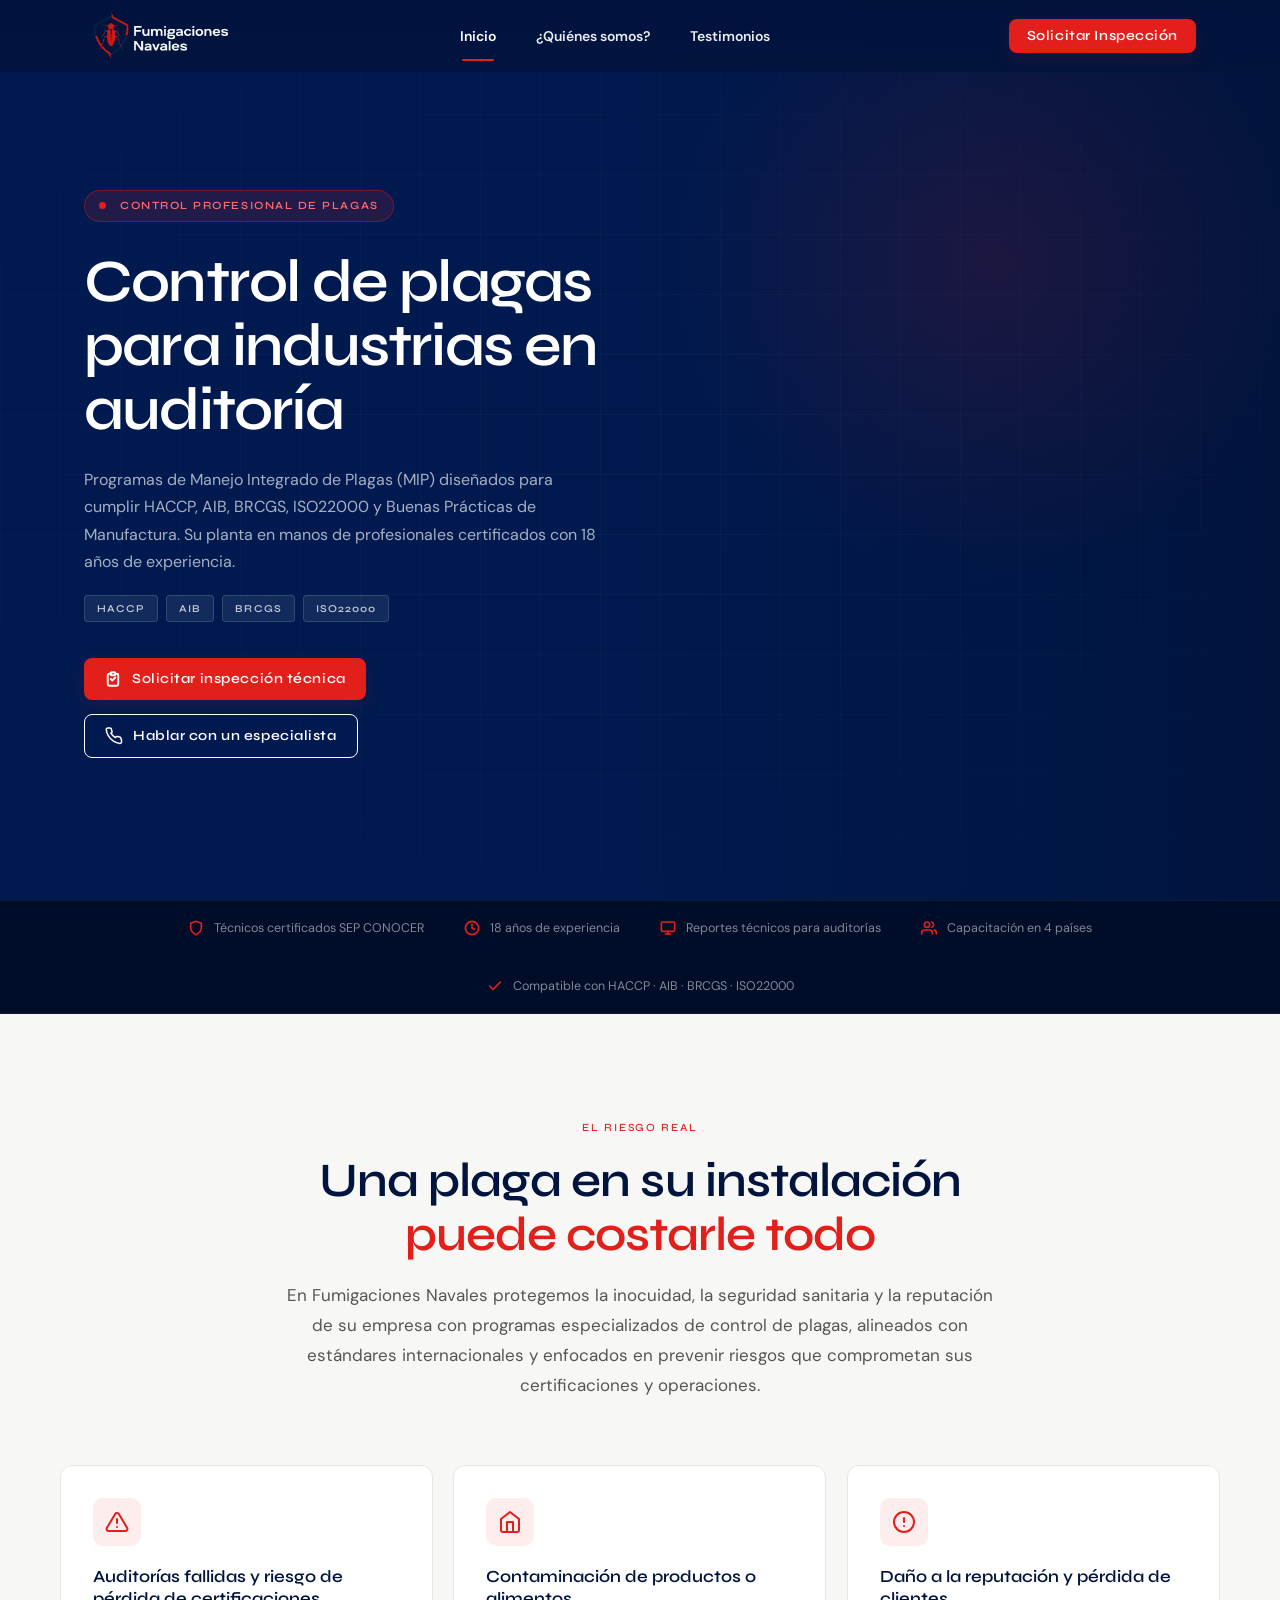
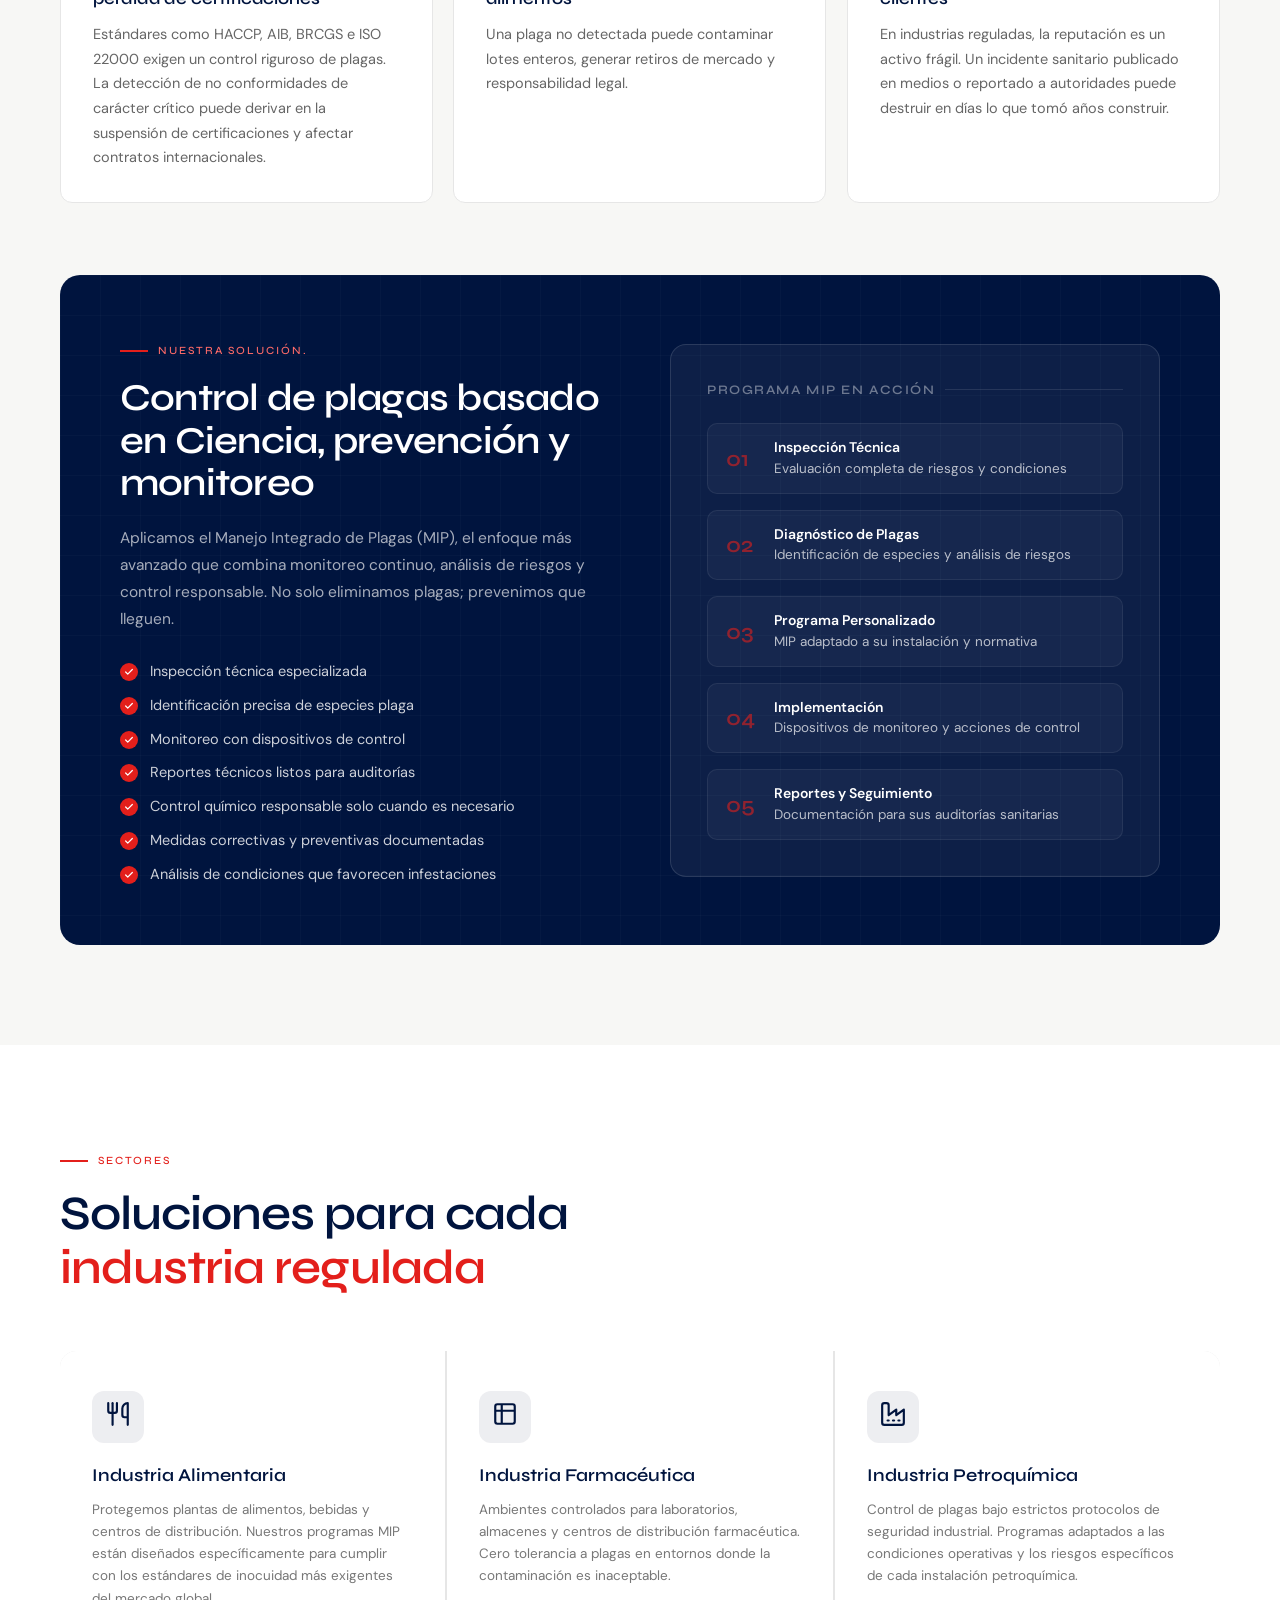
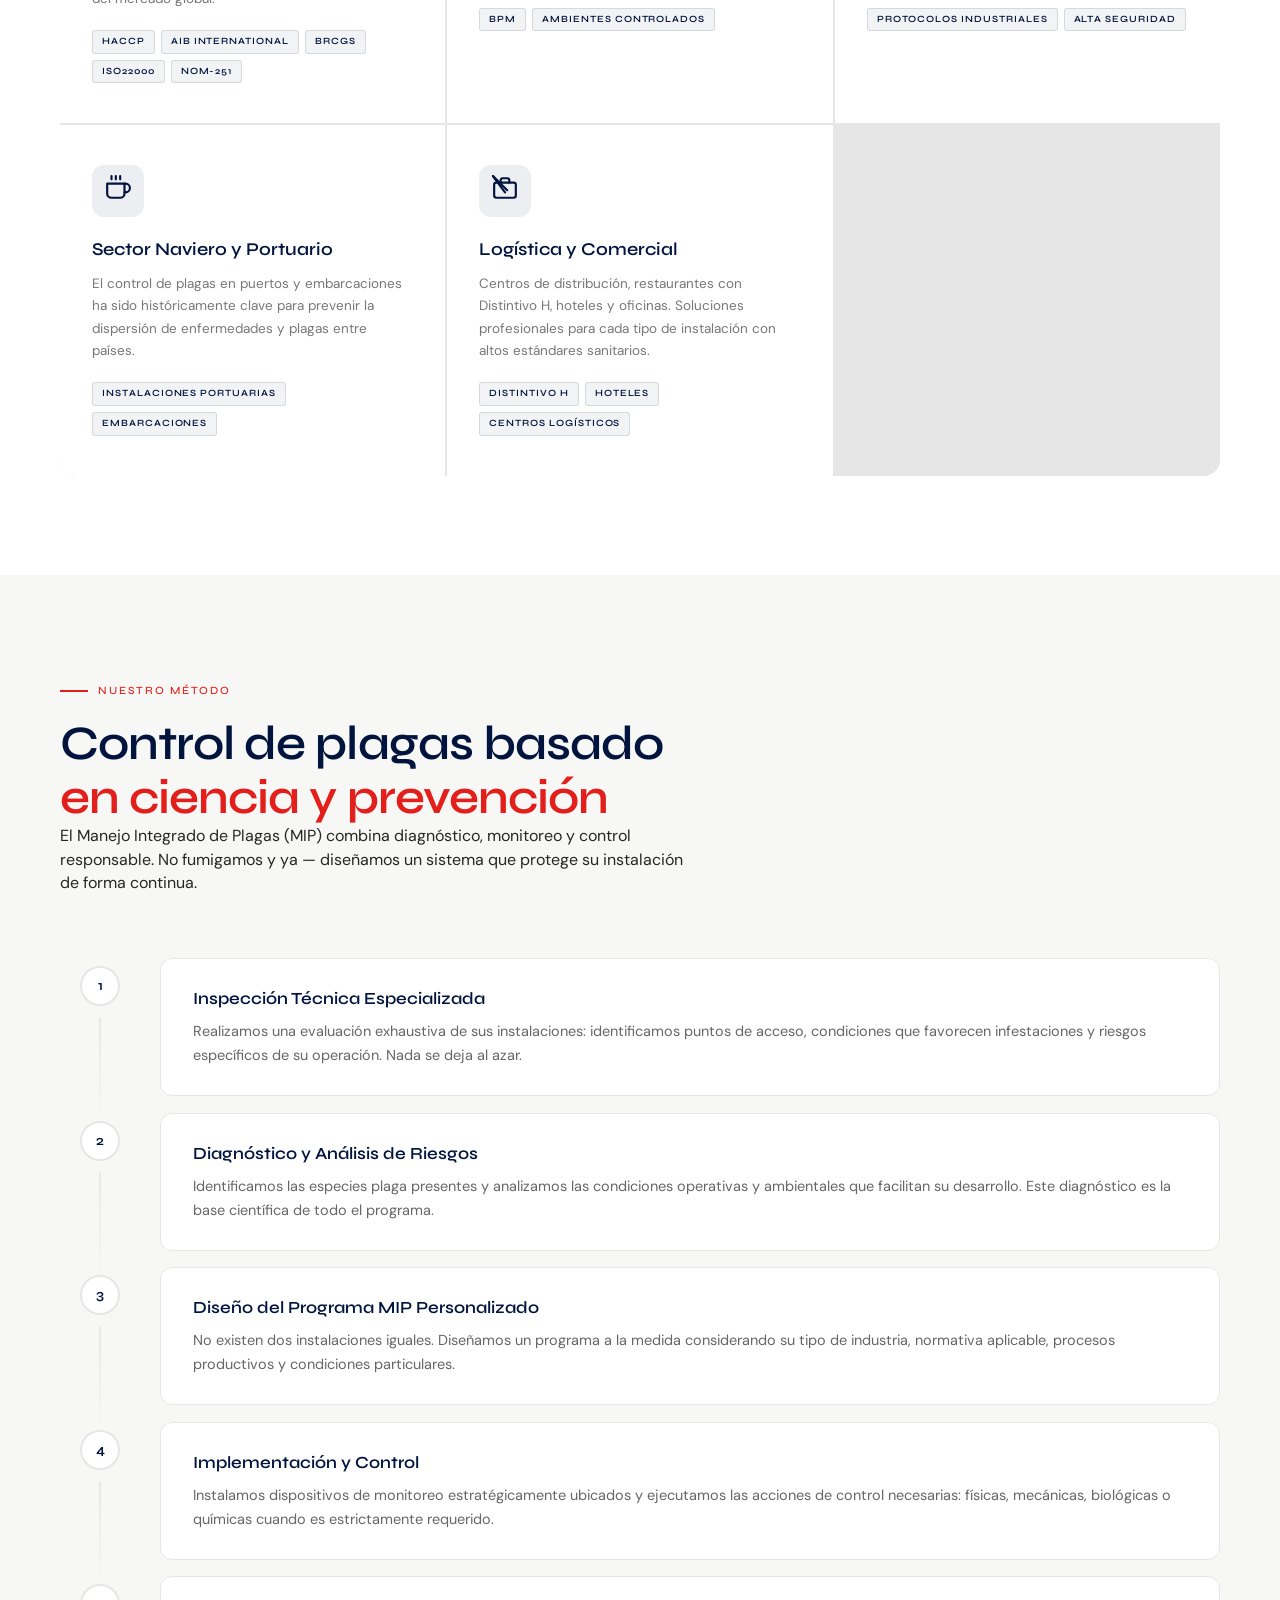
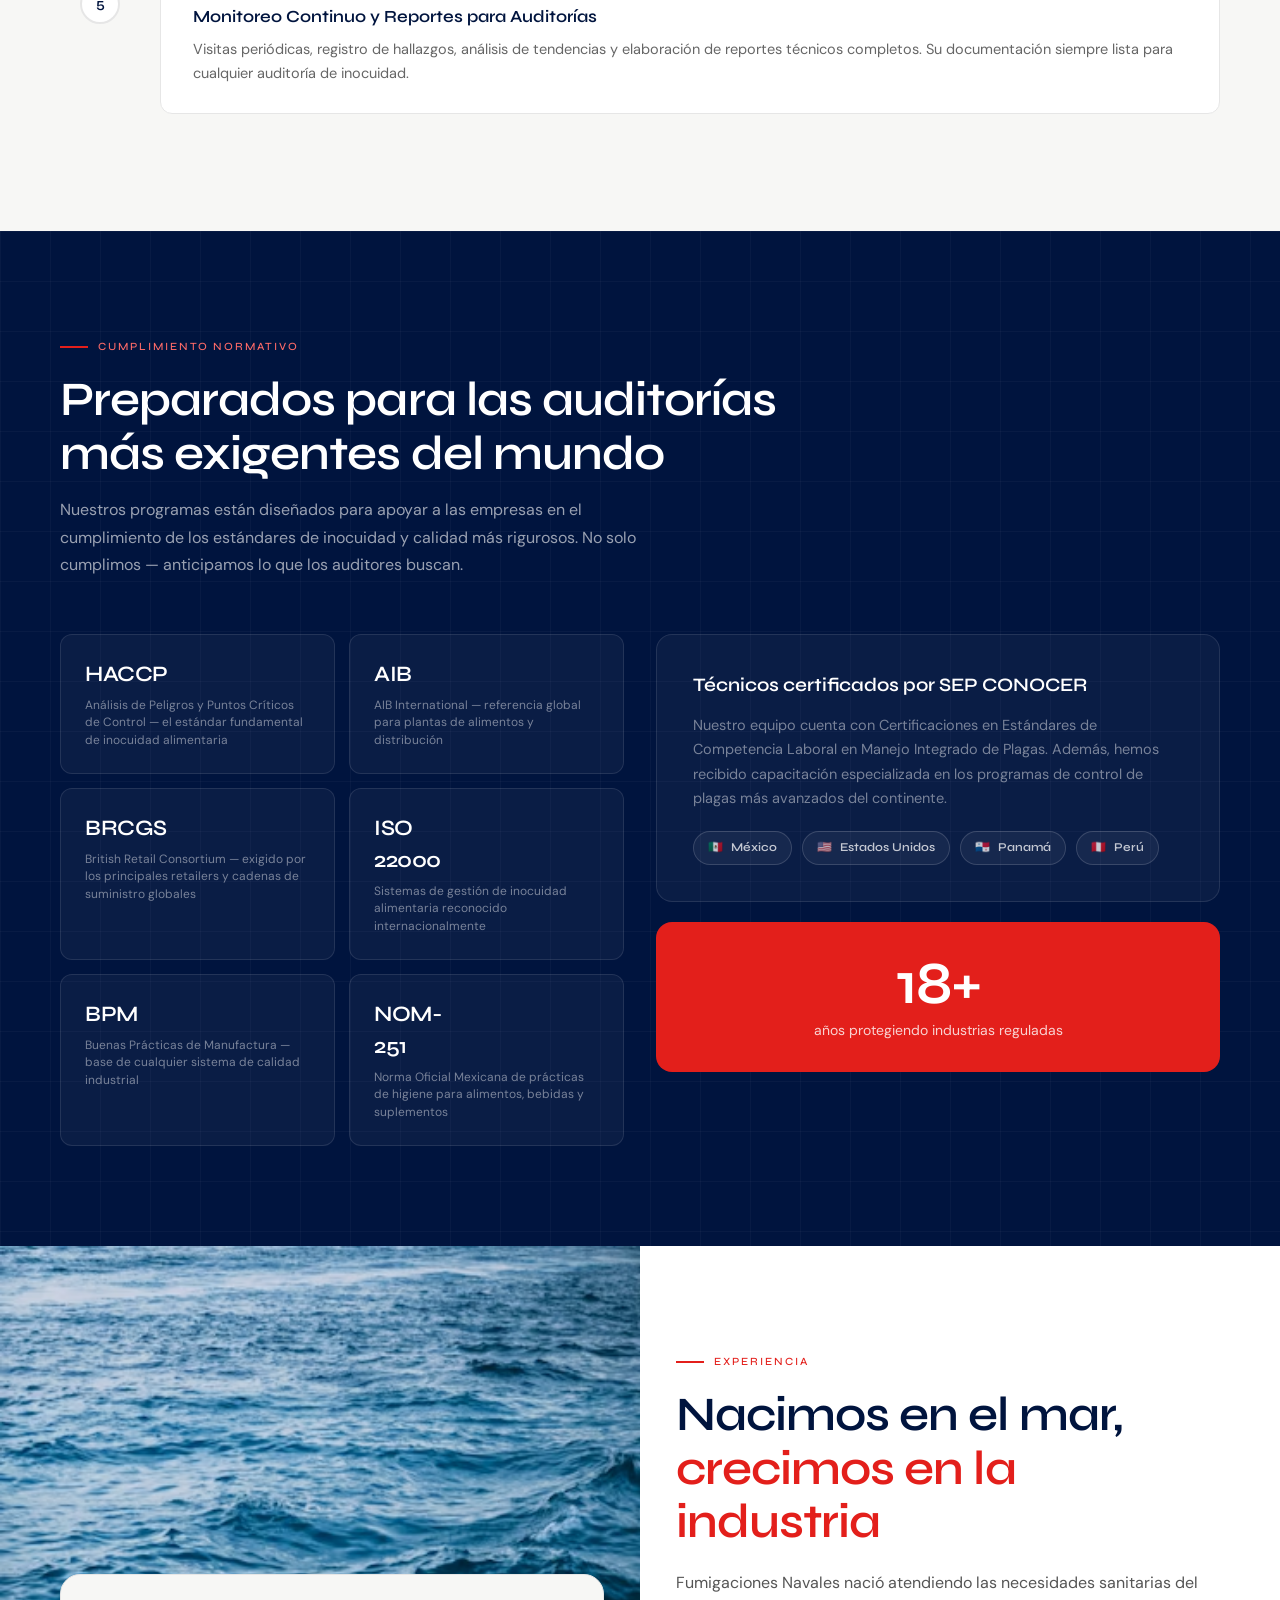
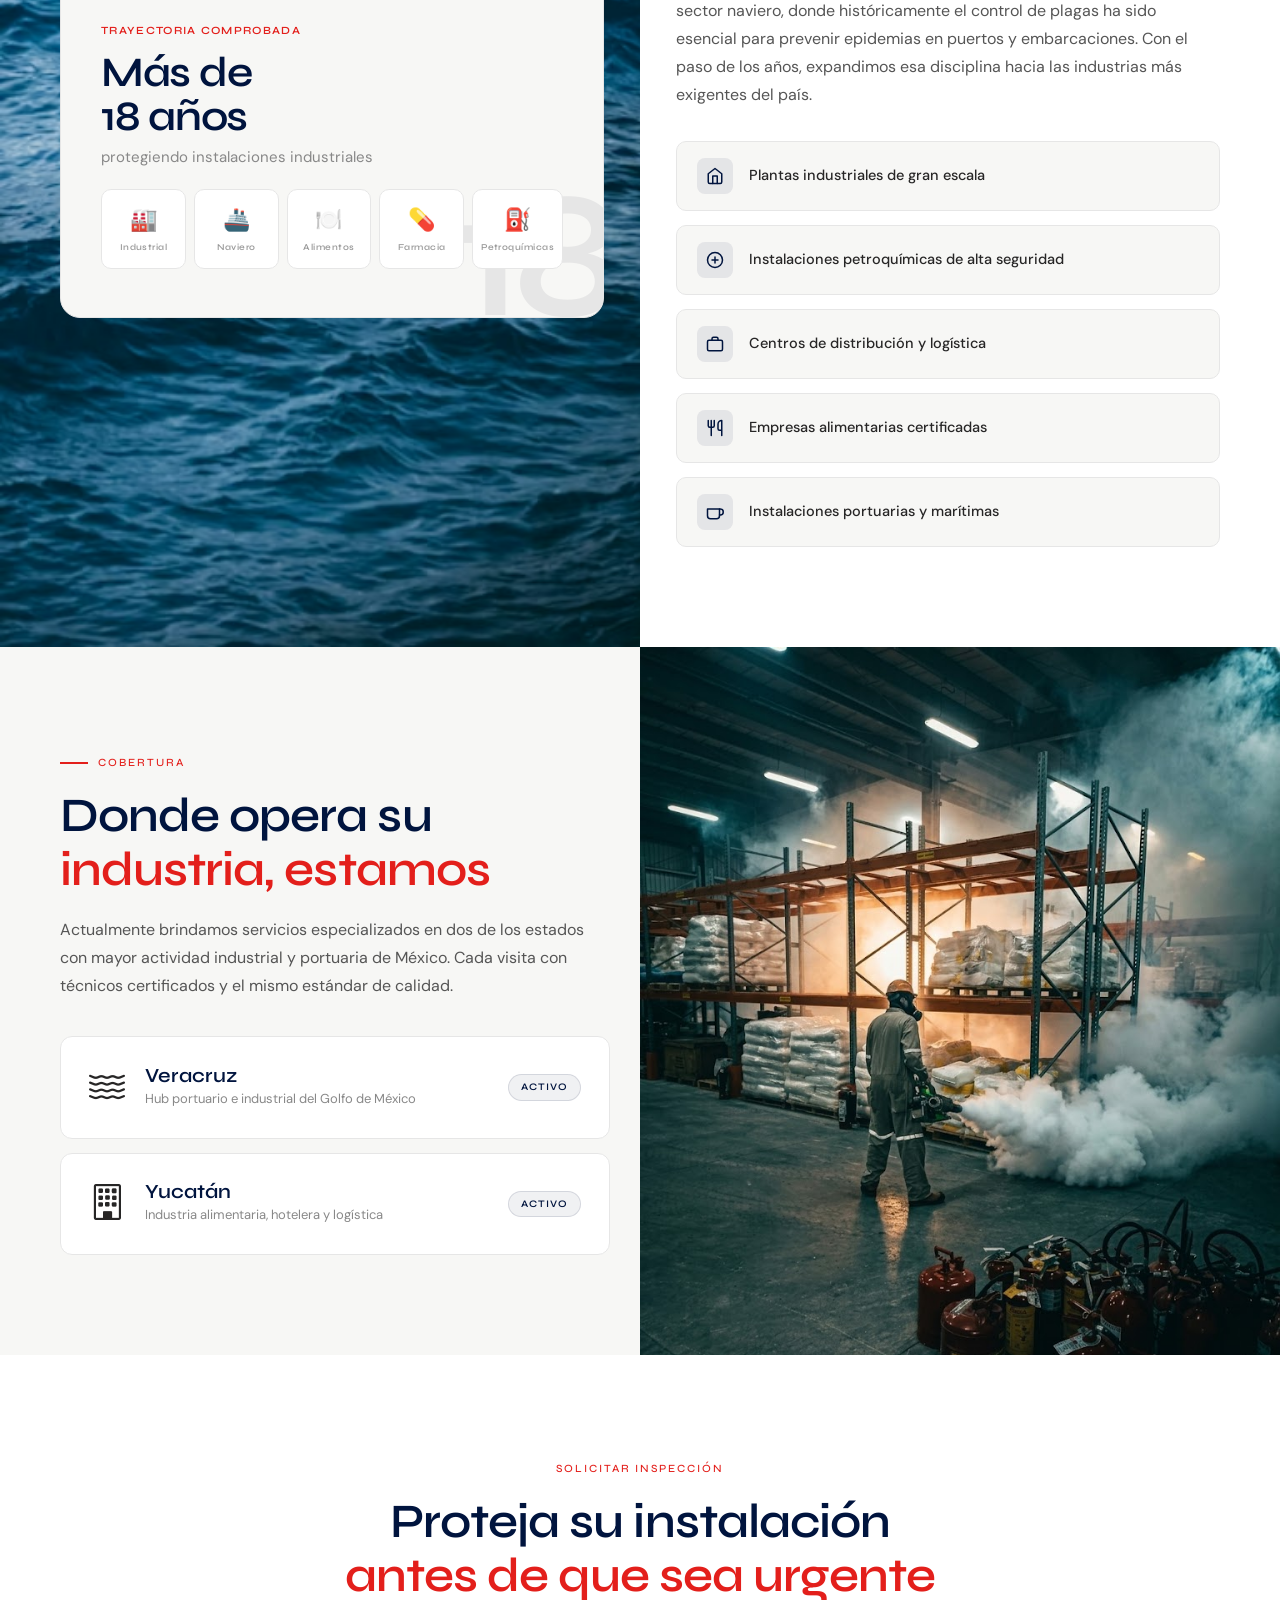
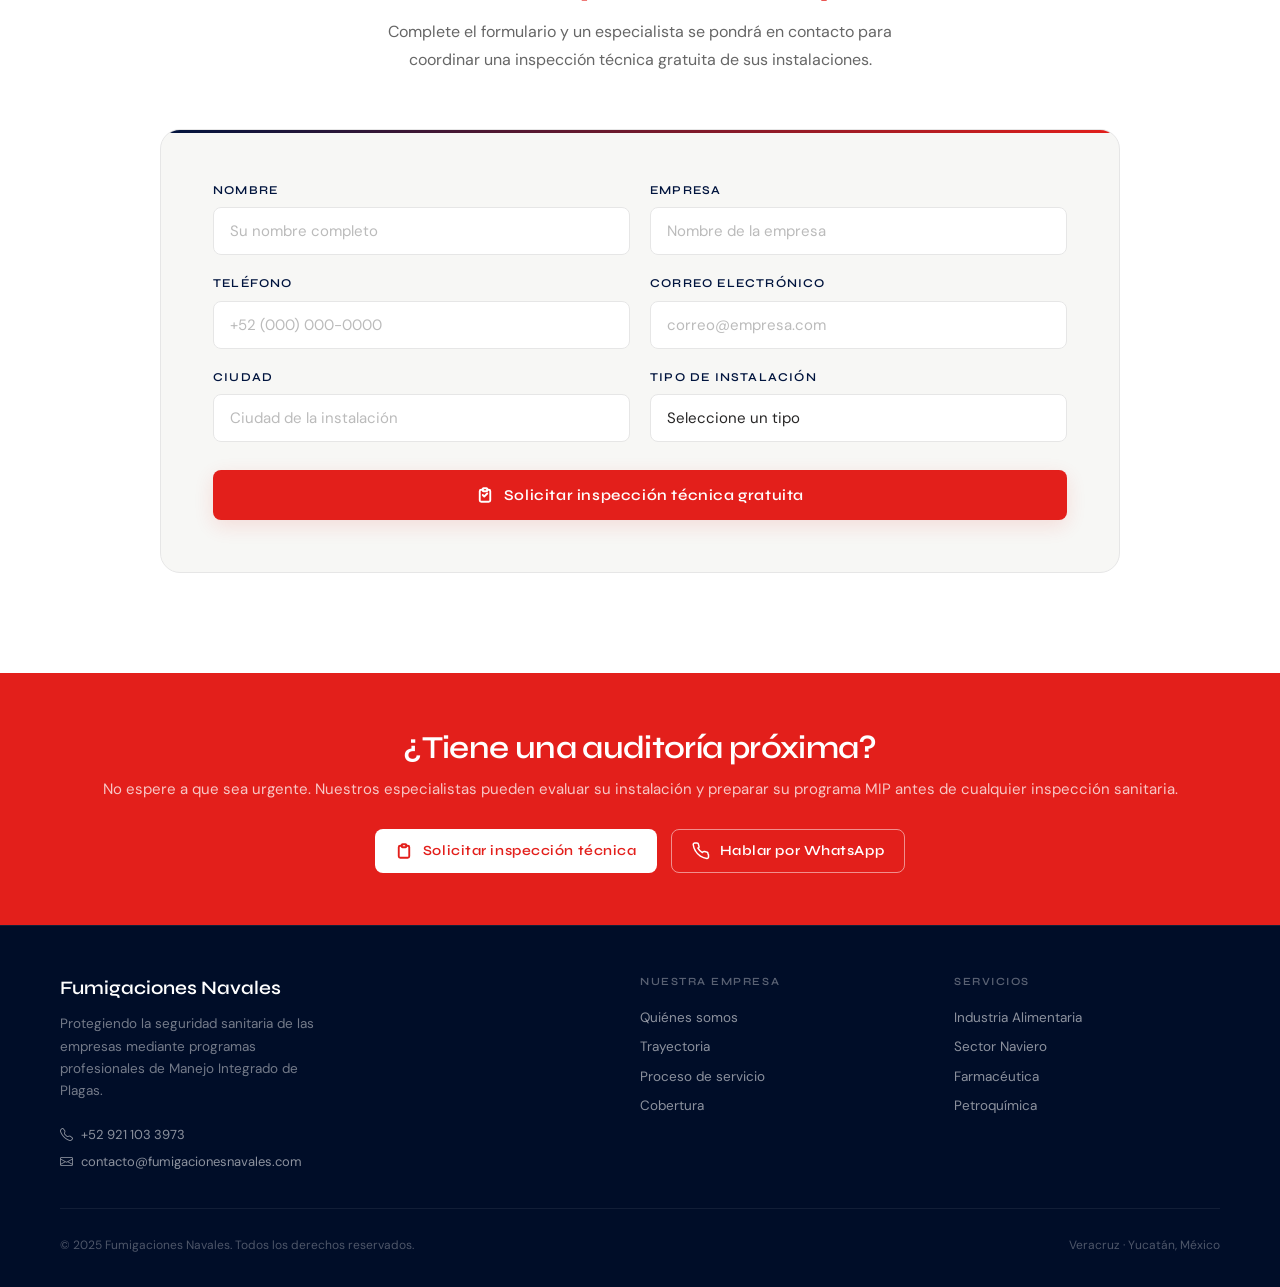
==== commit 475654c5: "text fixing v2" ====
--- a/index.html
+++ b/index.html
@@ -60,23 +60,23 @@
   <div class="trust-bar-inner">
     <div class="trust-item">
       <svg width="16" height="16" viewBox="0 0 24 24" fill="none" stroke="currentColor" stroke-width="2.5" stroke-linecap="round" stroke-linejoin="round"><path d="M12 22s8-4 8-10V5l-8-3-8 3v7c0 6 8 10 8 10z"/></svg>
-      Técnicos certificados SEP CONOCER
+      <p>Técnicos certificados SEP CONOCER</p>
     </div>
     <div class="trust-item">
       <svg width="16" height="16" viewBox="0 0 24 24" fill="none" stroke="currentColor" stroke-width="2.5" stroke-linecap="round" stroke-linejoin="round"><circle cx="12" cy="12" r="10"/><polyline points="12 6 12 12 16 14"/></svg>
-      18 años de experiencia
+      <p>18 años de experiencia</p>
     </div>
     <div class="trust-item">
       <svg width="16" height="16" viewBox="0 0 24 24" fill="none" stroke="currentColor" stroke-width="2.5" stroke-linecap="round" stroke-linejoin="round"><rect x="2" y="3" width="20" height="14" rx="2"/><line x1="8" y1="21" x2="16" y2="21"/><line x1="12" y1="17" x2="12" y2="21"/></svg>
-      Reportes técnicos para auditorías
+      <p>Reportes técnicos para auditorías</p>
     </div>
     <div class="trust-item">
       <svg width="16" height="16" viewBox="0 0 24 24" fill="none" stroke="currentColor" stroke-width="2.5" stroke-linecap="round" stroke-linejoin="round"><path d="M17 21v-2a4 4 0 0 0-4-4H5a4 4 0 0 0-4 4v2"/><circle cx="9" cy="7" r="4"/><path d="M23 21v-2a4 4 0 0 0-3-3.87"/><path d="M16 3.13a4 4 0 0 1 0 7.75"/></svg>
-      Capacitación en 4 países
+      <p>Capacitación en 4 países</p>
     </div>
     <div class="trust-item">
       <svg width="16" height="16" viewBox="0 0 24 24" fill="none" stroke="currentColor" stroke-width="2.5" stroke-linecap="round" stroke-linejoin="round"><polyline points="20 6 9 17 4 12"/></svg>
-      Compatible con HACCP · AIB · BRCGS · ISO22000
+      <p>Compatible con HACCP · AIB · BRCGS · ISO22000</p>
     </div>
   </div>
 </div>
--- a/styles/styles.css
+++ b/styles/styles.css
@@ -418,7 +418,7 @@
 /* ── Trust bar ── */
 .trust-bar { background: var(--navy-dark); padding: 18px 0; border-top: 1px solid rgba(255,255,255,0.06); border-bottom: 1px solid rgba(255,255,255,0.06); }
 .trust-bar-inner { max-width: 1160px; margin: 0 auto; display: flex; gap: 28px; align-items: center; justify-content: center; flex-wrap: wrap; }
-.trust-item { display: flex; gap: 10px; align-items: center; font-size: 13px; color: rgba(255,255,255,0.6); }
+.trust-item { display: flex; gap: 10px; align-items: center; color: rgba(255,255,255,0.6); }
 
 /* ── Footer ── */
 footer { background: var(--navy-dark); padding: 48px 24px 32px; border-top: 1px solid rgba(255,255,255,0.07); }
--- a/styles/index.css
+++ b/styles/index.css
@@ -276,11 +276,10 @@
 
 .hero-right {
   animation: fadeUp 0.9s 0.25s var(--ease) both;
-  justify-content: center;
-  align-items: center;
+  justify-content: start;
+  align-items: start;
   position: relative;
-  height: 300px;
-  overflow: hidden;
+  height: 400px;
   display: none;
 }
 
@@ -289,13 +288,13 @@
   position: absolute;
   bottom: 0;
   width: 700px;
-  height: 70vw;
+  height: 100%;
   background: linear-gradient(1deg, var(--navy)0%, transparent 85%);
   pointer-events: none;
 }
 
 .hero-right img {
-  width: 140%;
+  width: 150%;
   height: auto;
 }
 
@@ -1840,7 +1839,7 @@
 @media (max-width: 768px) {
   /* Hero adjustments */
   .hero-inner {
-    padding: 60px 24px 80px;
+    padding: 60px 24px 0;
     gap: 32px;
   }
 
@@ -2257,19 +2256,28 @@
 
   .hero-left {
     position: relative;
-    top: -38%;
+    top: -22%;
     padding: 0 24px;
+    z-index: 5;
   }
 
   #hero {
     background-image: none;
+    justify-content: start;
+    flex-direction: column;
+    align-items: start;
   }
 
   /* Hero mobile */
   .hero-inner {
     padding: 0;
     gap: 24px;
-    height: 100vh;
+    height: 95vh;
+    display: flex;
+    justify-content: start;
+    flex-direction: column;
+    align-items: start;
+    overflow: hidden;
   }
 
   .hero-badge {
@@ -2365,7 +2373,7 @@
   }
 
   .solucion-list li {
-    font-size: 12.5px;
+    font-size: 15px;
     gap: 10px;
   }
 
@@ -2374,7 +2382,7 @@
   }
 
   .mip-title {
-    font-size: 11px;
+    font-size: 14px;
     margin-bottom: 14px;
   }
 
@@ -2392,7 +2400,7 @@
   }
 
   .mip-step-text {
-    font-size: 11.5px;
+    font-size: 13.5px;
   }
 
   .mip-step-text strong {
@@ -2807,4 +2815,62 @@
   .cta-strip .btn {
     width: 100%;
   }
+}
+
+/* ============================================================
+   AUMENTO DE TEXTO +3px SOLO EN MÓVIL
+   ============================================================ */
+
+@media (max-width: 600px) {
+
+  /* Base */
+  body {
+    font-size: calc(1rem + 3px);
+  }
+
+  /* Títulos */
+  h1, .hero-title {
+    font-size: calc(2.2rem + 3px);
+  }
+
+  h2, .section-title {
+    font-size: calc(1.8rem + 3px);
+  }
+
+  h3, .solucion-title {
+    font-size: calc(1.4rem + 3px);
+  }
+
+  /* Textos */
+  p, .hero-sub, .problema-lead, .solucion-text, .lead {
+    font-size: calc(0.95rem + 3px);
+  }
+
+  /* Labels pequeños */
+  .section-label,
+  .hero-badge,
+  .tag,
+  .hero-norm-tag {
+    font-size: calc(0.6rem + 3px);
+  }
+
+  /* Botones */
+  .btn {
+    font-size: calc(0.9rem + 3px);
+  }
+
+  /* Cards */
+  .card-title,
+  .sector-name,
+  .paso-titulo,
+  .norm-name {
+    font-size: calc(1rem + 3px);
+  }
+
+  .card-body,
+  .sector-desc,
+  .paso-texto,
+  .norm-desc {
+    font-size: calc(0.9rem + 3px);
+  }
 }
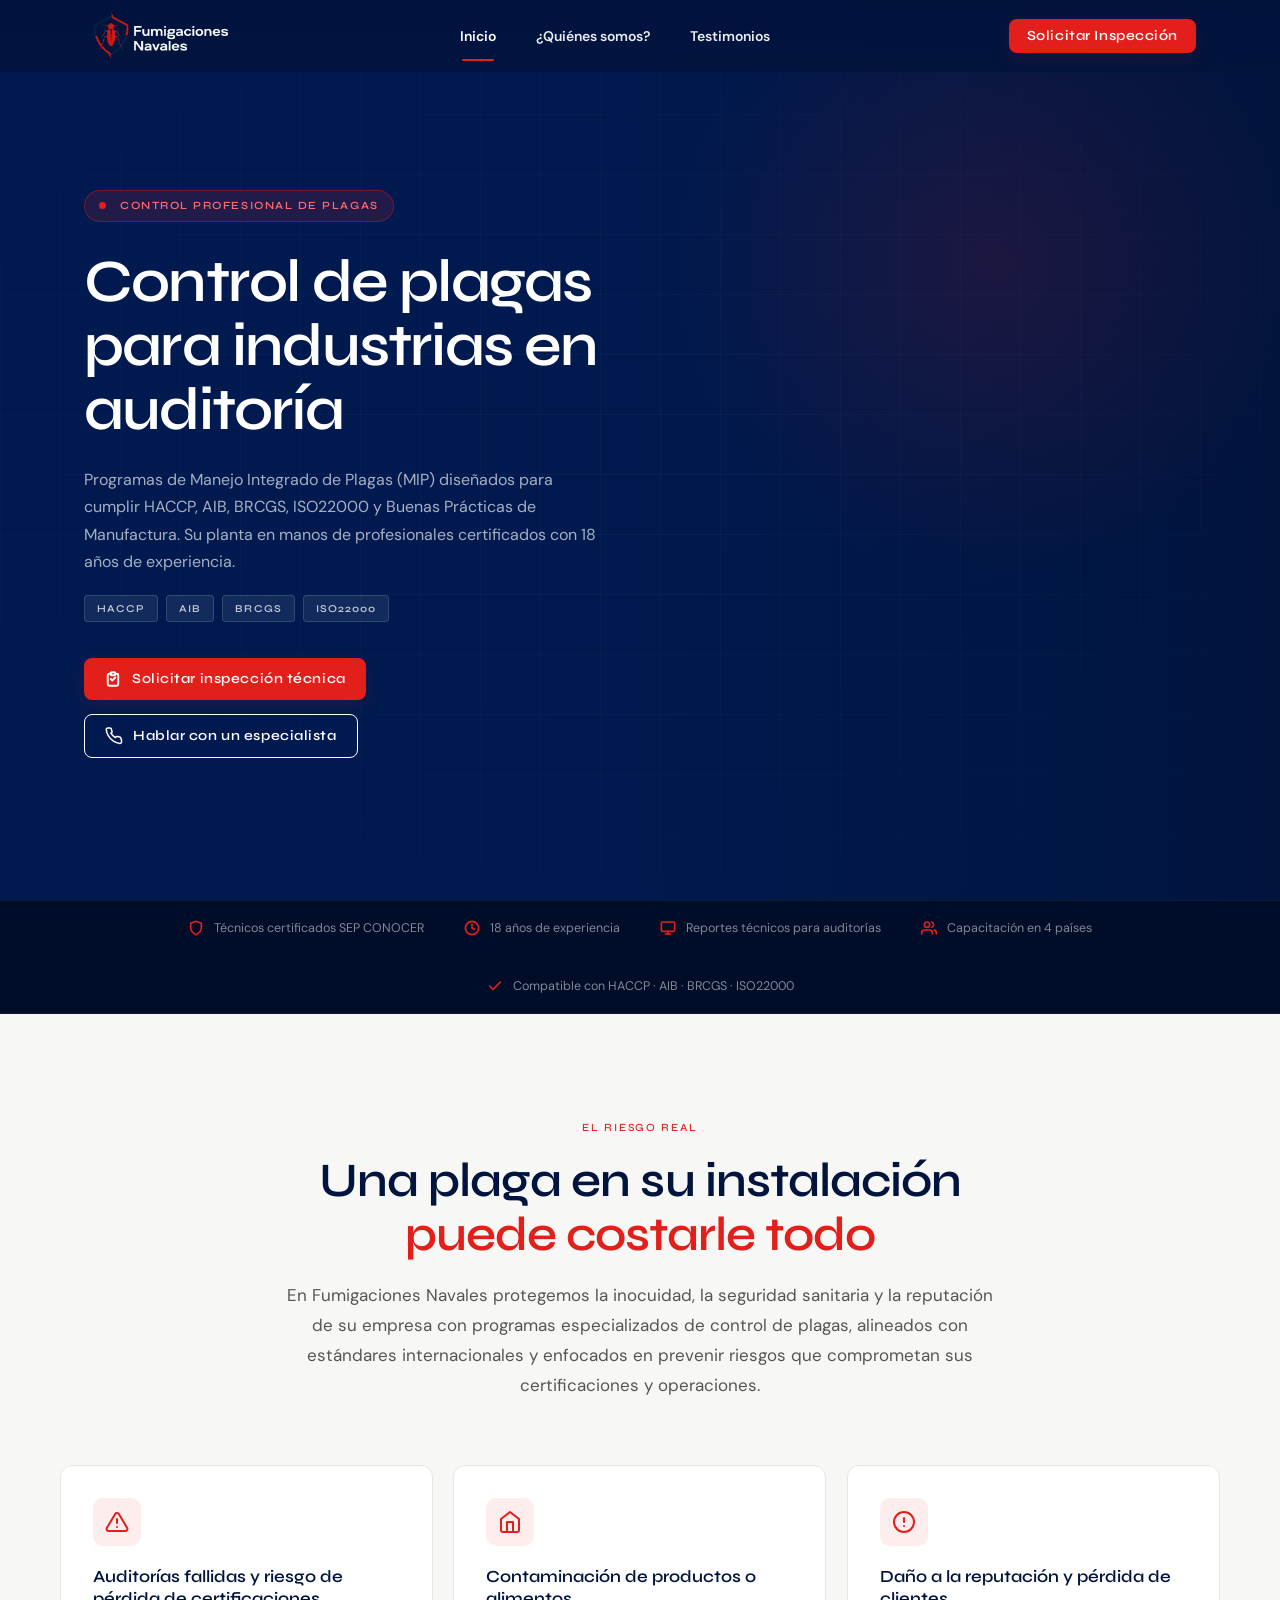
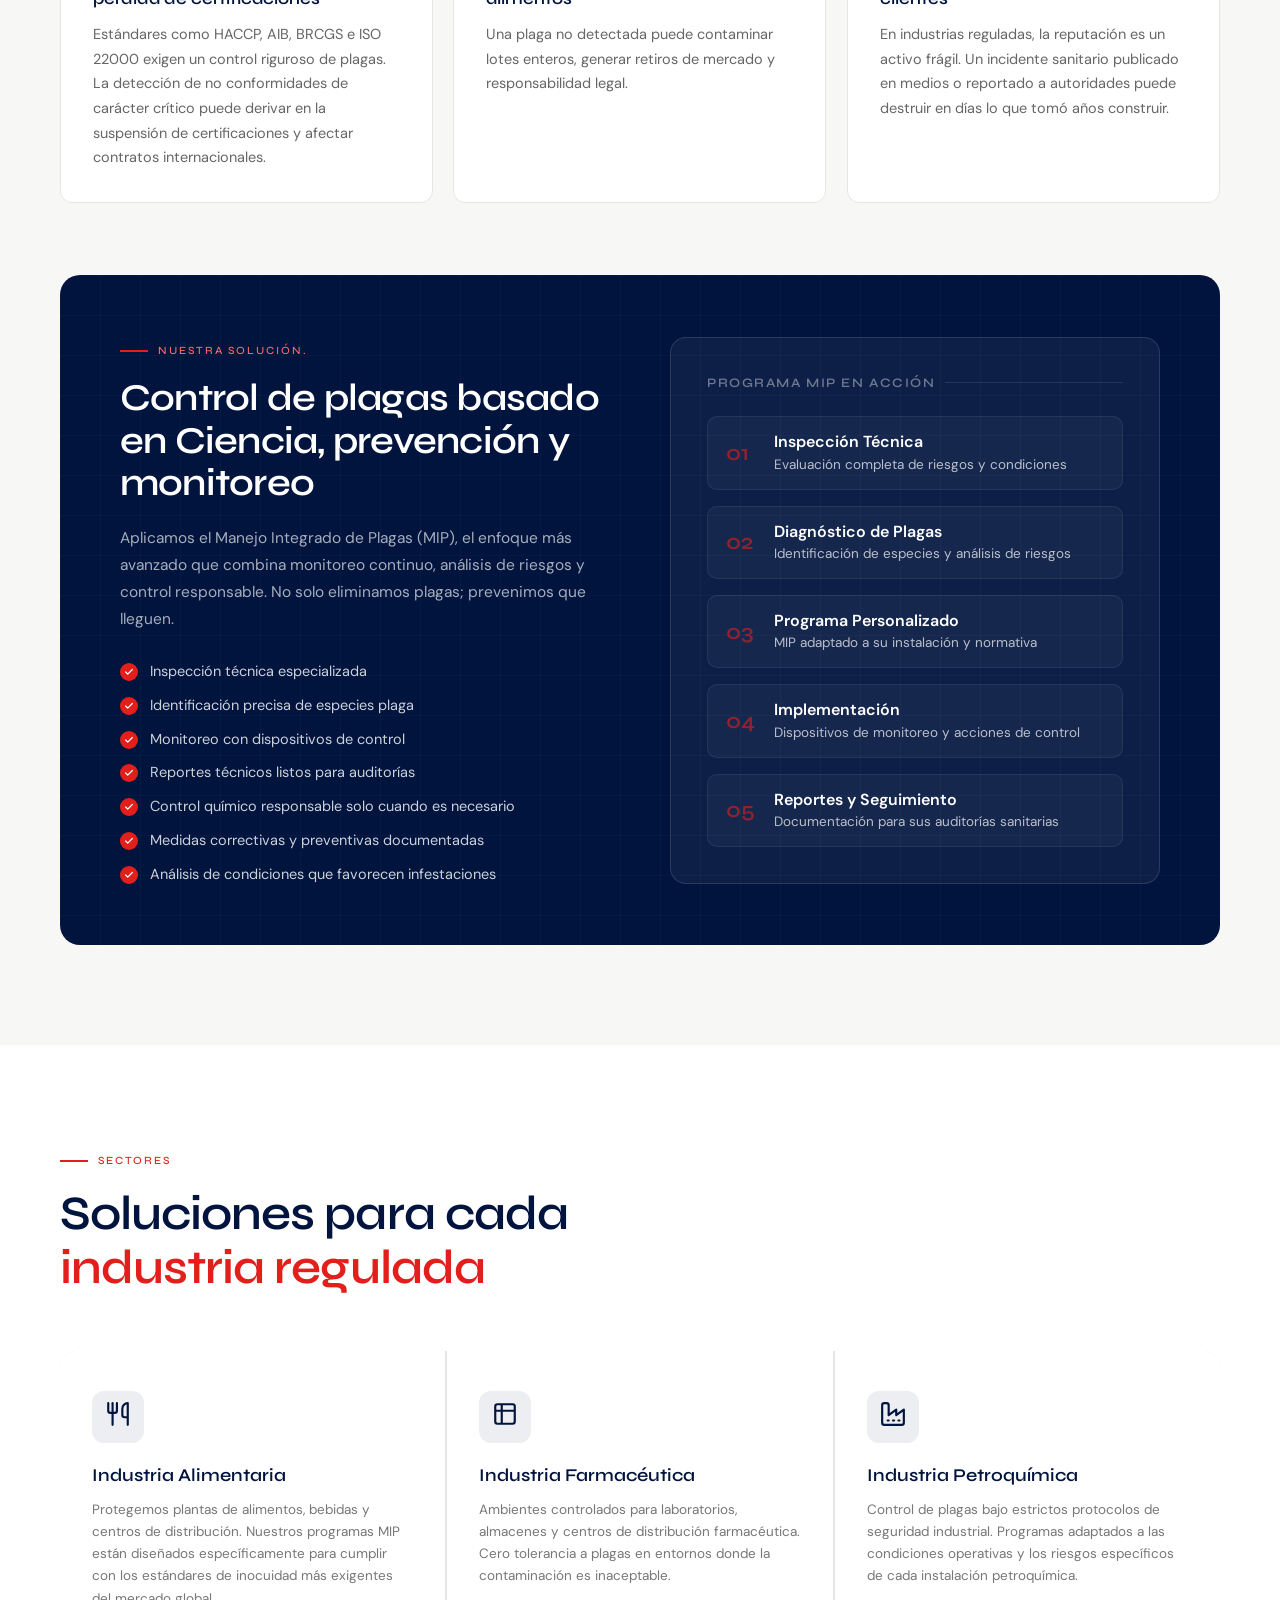
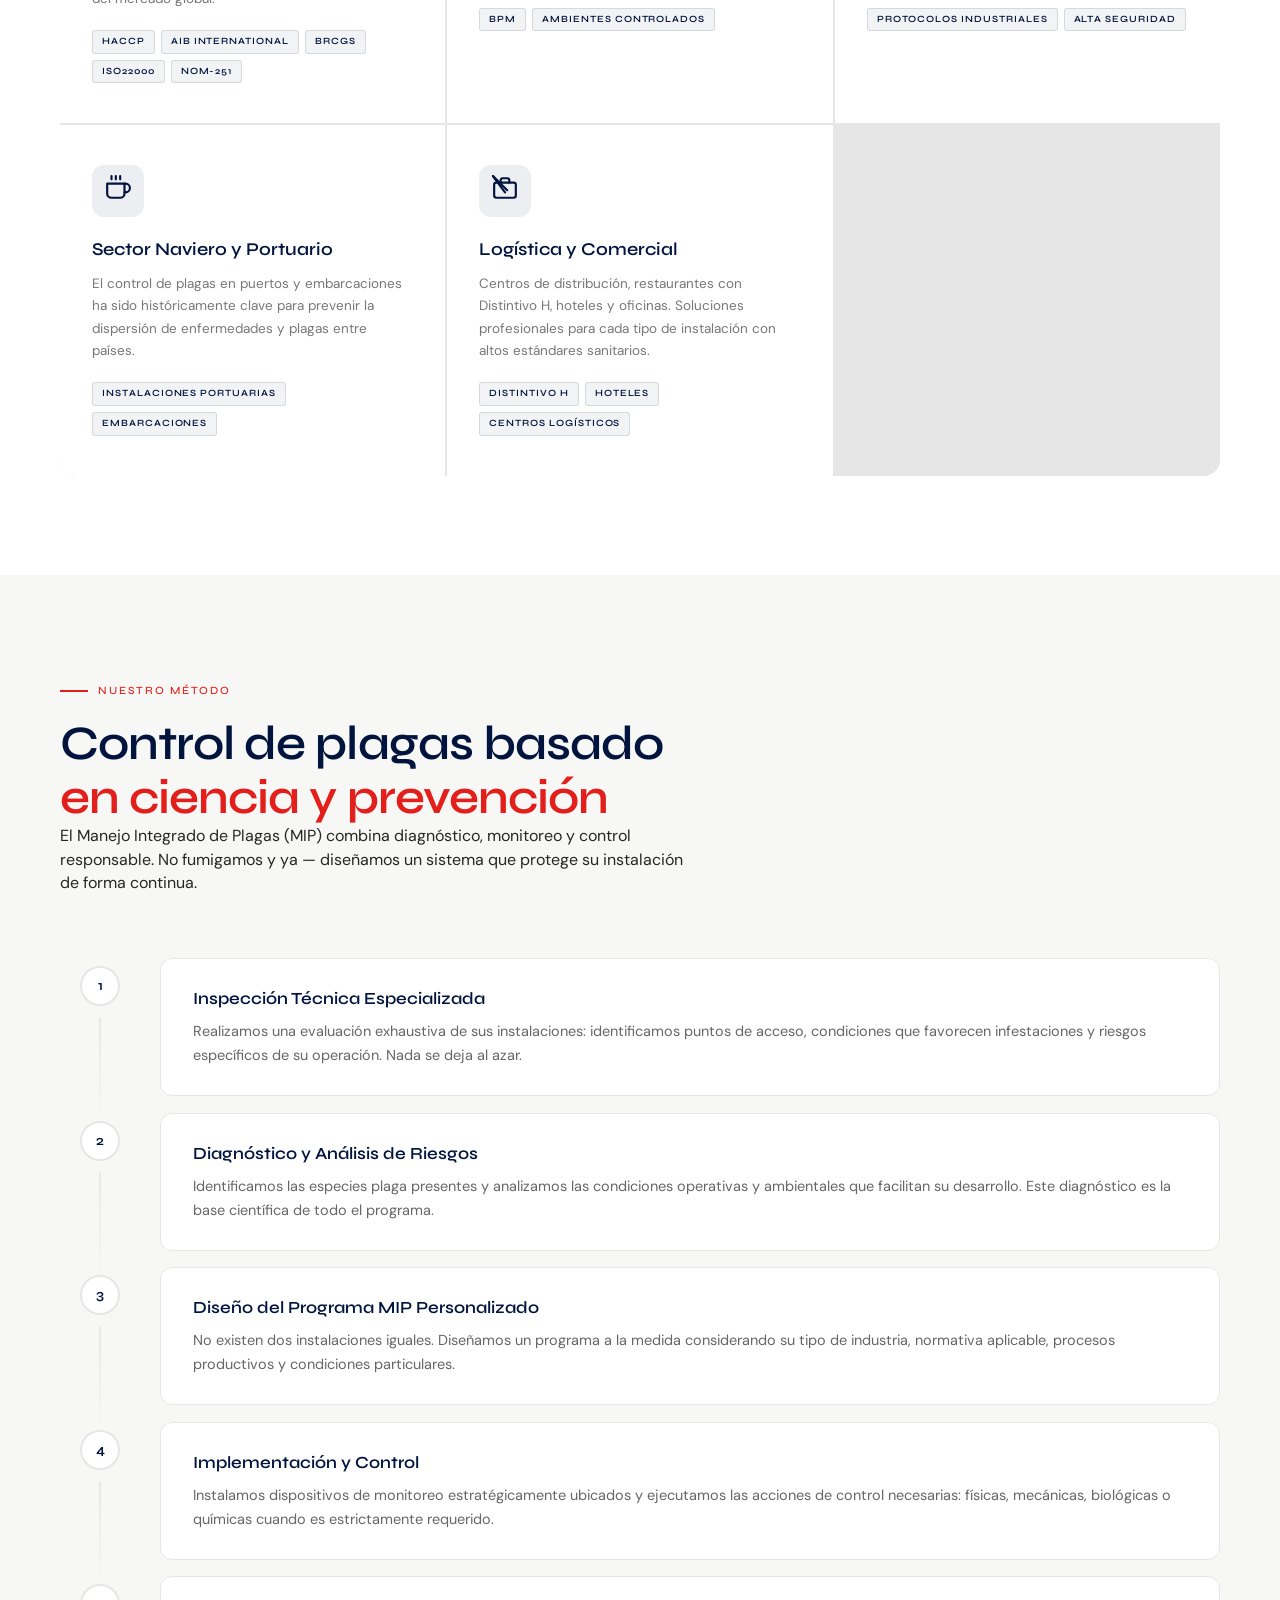
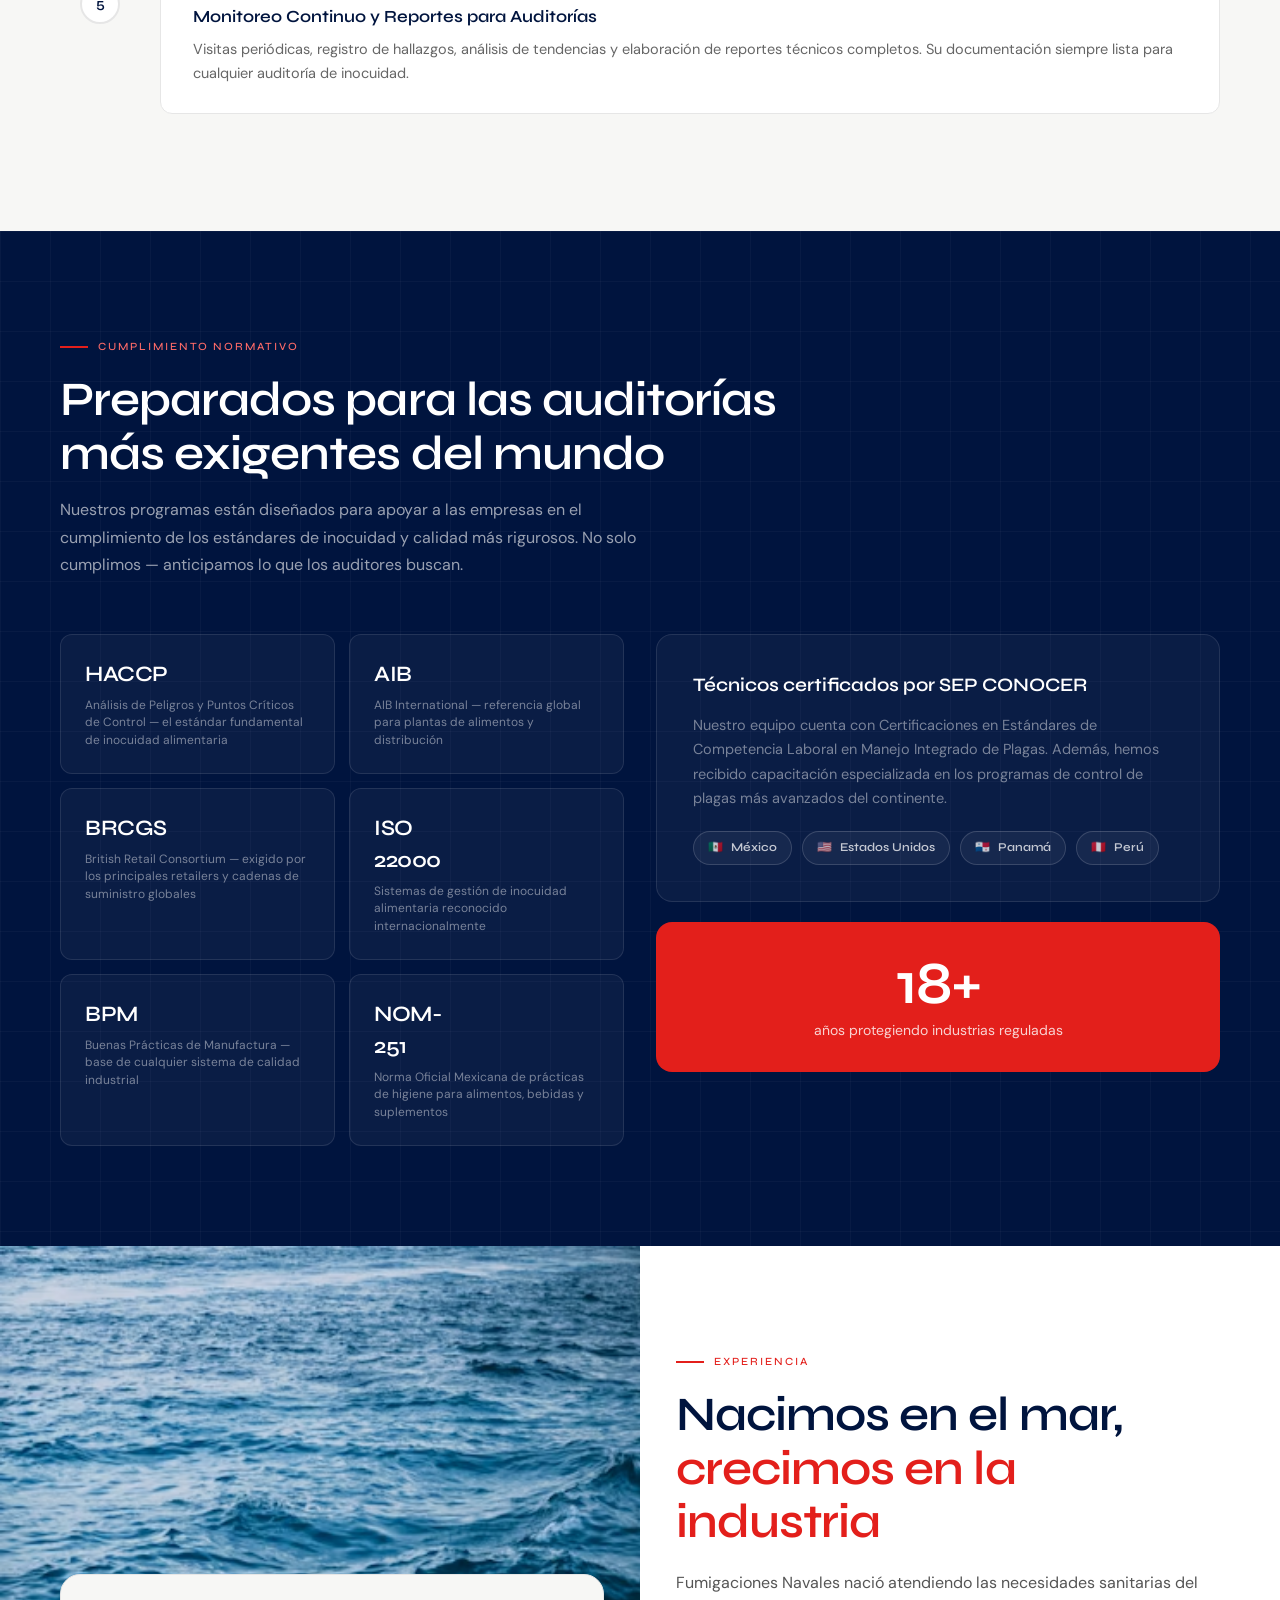
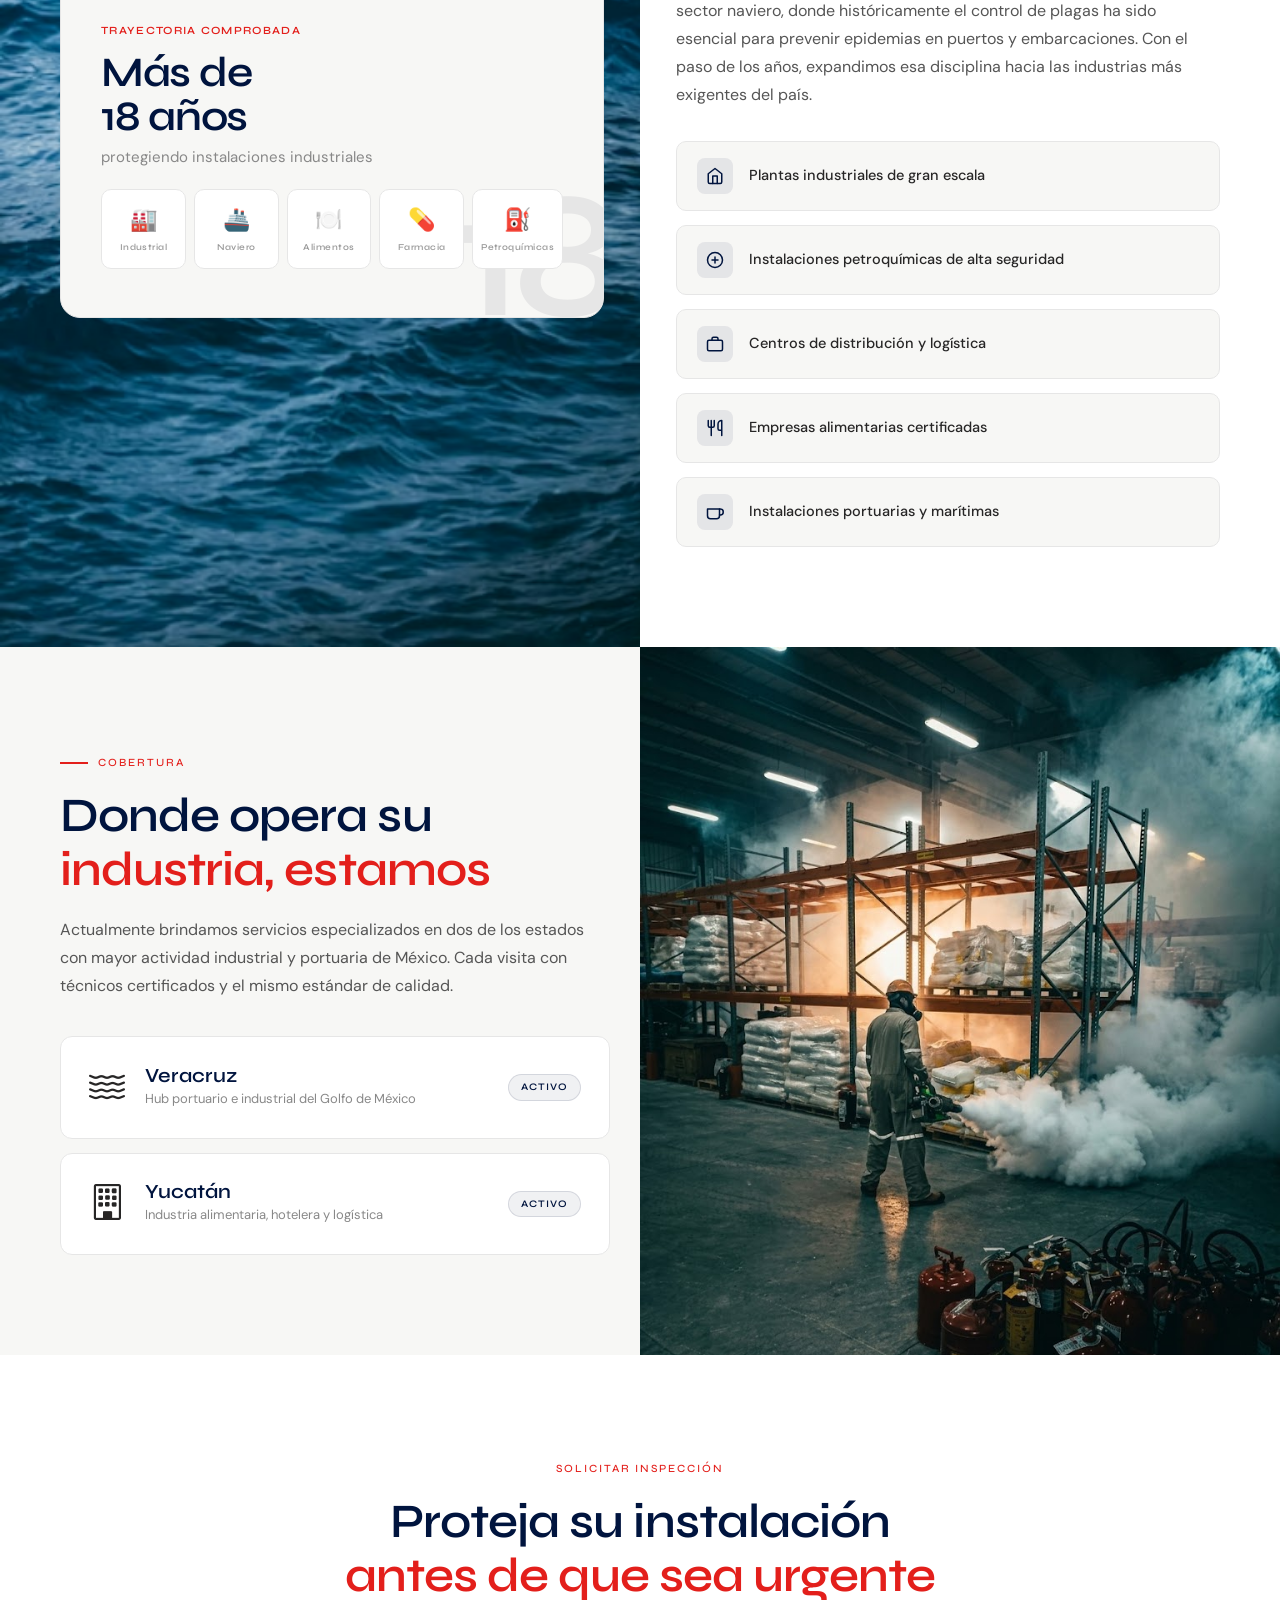
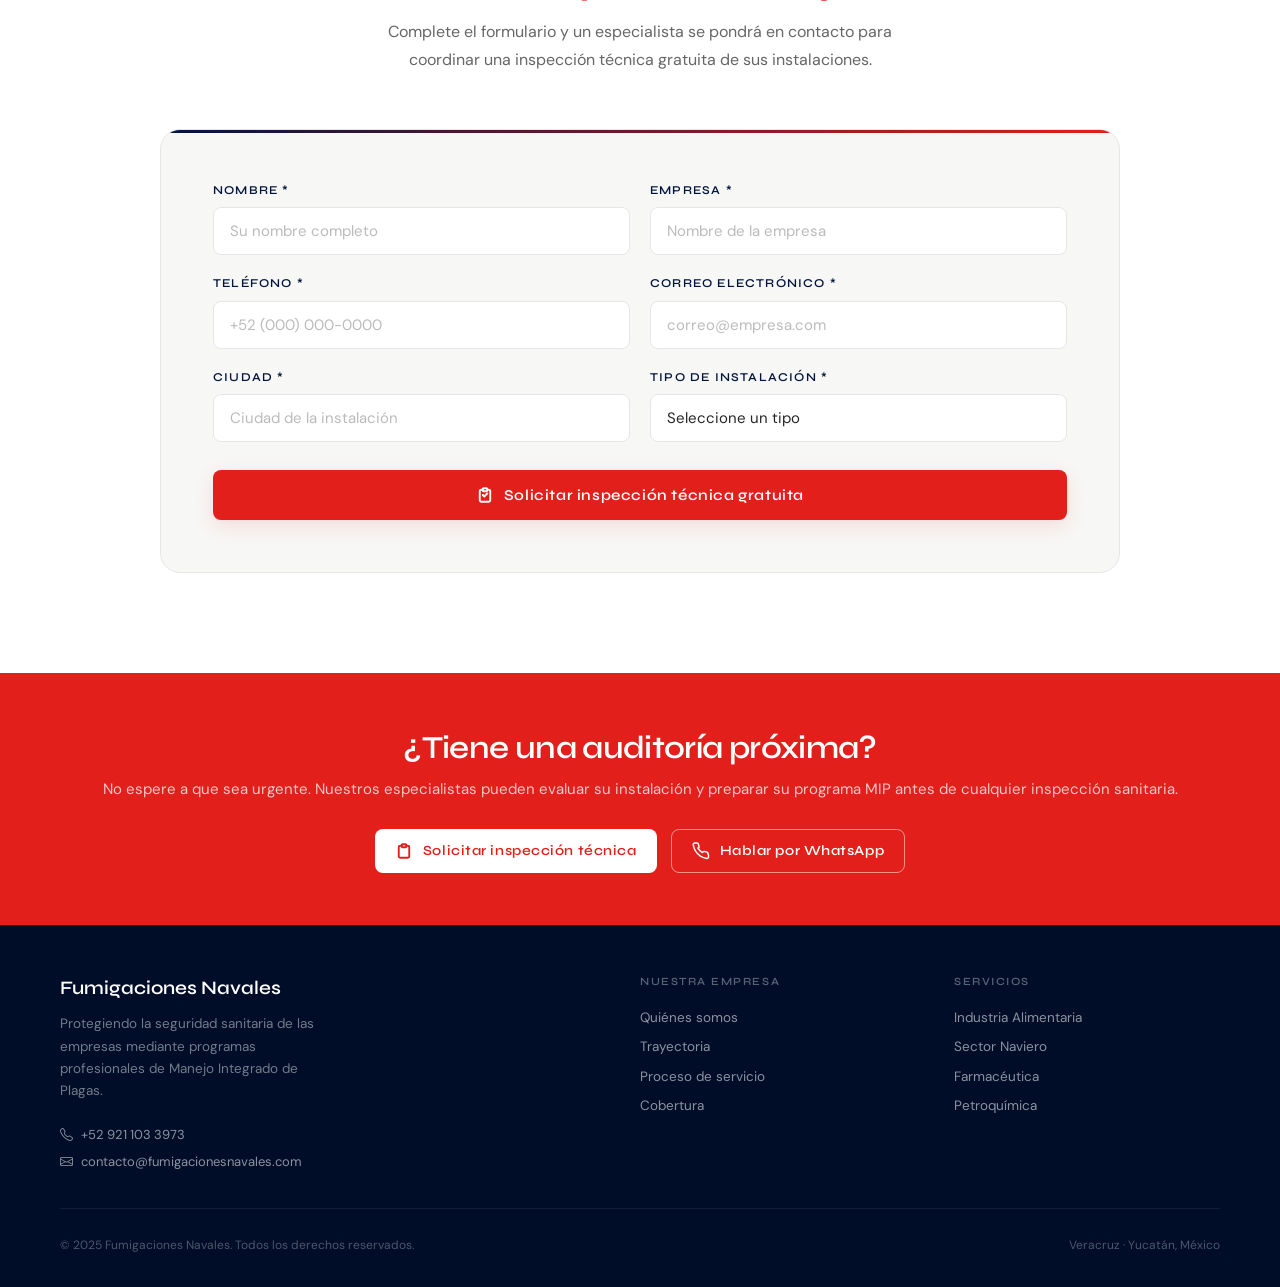
==== commit 43b1a91d: "last changes" ====
--- a/index.html
+++ b/index.html
@@ -512,47 +512,79 @@
     </div>
 
     <div class="form-card reveal">
-      <div class="form-grid">
-        <div class="form-group">
-          <label for="nombre">Nombre</label>
-          <input type="text" id="nombre" name="nombre" placeholder="Su nombre completo">
-        </div>
-        <div class="form-group">
-          <label for="empresa">Empresa</label>
-          <input type="text" id="empresa" name="empresa" placeholder="Nombre de la empresa">
-        </div>
-        <div class="form-group">
-          <label for="telefono">Teléfono</label>
-          <input type="tel" id="telefono" name="telefono" placeholder="+52 (000) 000-0000">
-        </div>
-        <div class="form-group">
-          <label for="correo">Correo electrónico</label>
-          <input type="email" id="correo" name="correo" placeholder="correo@empresa.com">
-        </div>
-        <div class="form-group">
-          <label for="ciudad">Ciudad</label>
-          <input type="text" id="ciudad" name="ciudad" placeholder="Ciudad de la instalación">
-        </div>
-        <div class="form-group">
-          <label for="tipo">Tipo de instalación</label>
-          <select id="tipo" name="tipo">
-            <option value="" disabled selected>Seleccione un tipo</option>
-            <option value="alimentos">Planta de alimentos / bebidas</option>
-            <option value="farmaceutica">Industria farmacéutica</option>
-            <option value="petroquimica">Industria petroquímica</option>
-            <option value="logistica">Centro de distribución / logística</option>
-            <option value="naviero">Instalación naviera / portuaria</option>
-            <option value="comercial">Comercial / hotelería / restaurante</option>
-            <option value="otro">Otro</option>
-          </select>
-        </div>
-      </div>
-      <div class="form-submit">
-        <button type="submit" class="btn btn-primary btn-block">
-          <svg xmlns="http://www.w3.org/2000/svg" width="20" height="20" viewBox="0 0 24 24" fill="none" stroke="currentColor" stroke-width="2.5" stroke-linecap="round" stroke-linejoin="round"><path d="M9 5H7a2 2 0 0 0-2 2v12a2 2 0 0 0 2 2h10a2 2 0 0 0 2-2V7a2 2 0 0 0-2-2h-2"/><rect x="9" y="3" width="6" height="4" rx="1"/><path d="m9 12 2 2 4-4"/></svg>
-          Solicitar inspección técnica gratuita
-        </button>
-      </div>
+      <form id="contactForm" novalidate>
+        <div class="form-grid">
+
+          <div class="form-group">
+            <label for="nombre">Nombre <span class="required">*</span></label>
+            <input type="text" id="nombre" placeholder="Su nombre completo" required>
+          </div>
+
+          <div class="form-group">
+            <label for="empresa">Empresa <span class="required">*</span></label>
+            <input type="text" id="empresa" placeholder="Nombre de la empresa" required>
+          </div>
+
+          <div class="form-group">
+            <label for="telefono">Teléfono <span class="required">*</span></label>
+            <input type="tel" id="telefono" placeholder="+52 (000) 000-0000" required>
+          </div>
+
+          <div class="form-group">
+            <label for="correo">Correo electrónico <span class="required">*</span></label>
+            <input type="email" id="correo" placeholder="correo@empresa.com" required>
+          </div>
+
+          <div class="form-group">
+            <label for="ciudad">Ciudad <span class="required">*</span></label>
+            <input type="text" id="ciudad" placeholder="Ciudad de la instalación" required>
+          </div>
+
+          <div class="form-group">
+            <label for="tipo">Tipo de instalación <span class="required">*</span></label>
+            <select id="tipo" required>
+              <option value="" disabled selected>Seleccione un tipo</option>
+              <option value="Planta de alimentos / bebidas">Planta de alimentos / bebidas</option>
+              <option value="Industria farmacéutica">Industria farmacéutica</option>
+              <option value="Industria petroquímica">Industria petroquímica</option>
+              <option value="Centro de distribución / logística">Centro de distribución / logística</option>
+              <option value="Instalación naviera / portuaria">Instalación naviera / portuaria</option>
+              <option value="Comercial / hotelería / restaurante">Comercial / hotelería / restaurante</option>
+              <option value="Otro">Otro</option>
+            </select>
+          </div>
+
+        </div>
+
+        <div class="form-submit">
+          <button type="submit" class="btn btn-primary btn-block" id="submitBtn">
+            <svg xmlns="http://www.w3.org/2000/svg" width="20" height="20" viewBox="0 0 24 24"
+              fill="none" stroke="currentColor" stroke-width="2.5"
+              stroke-linecap="round" stroke-linejoin="round">
+              <path d="M9 5H7a2 2 0 0 0-2 2v12a2 2 0 0 0 2 2h10a2 2 0 0 0 2-2V7a2 2 0 0 0-2-2h-2"/>
+              <rect x="9" y="3" width="6" height="4" rx="1"/>
+              <path d="m9 12 2 2 4-4"/>
+            </svg>
+            Solicitar inspección técnica gratuita
+          </button>
+        </div>
+
+        <!-- Mensajes de estado -->
+        <div id="formSuccess" style="display:none; margin-top:1.25rem; padding:1rem 1.25rem;
+          background:#d1fae5; border-radius:10px; color:#065f46;
+          font-size:0.95rem; align-items:center; gap:0.5rem;">
+          ✅ ¡Solicitud enviada! Un especialista se pondrá en contacto pronto.
+        </div>
+
+        <div id="formError" style="display:none; margin-top:1.25rem; padding:1rem 1.25rem;
+          background:#fee2e2; border-radius:10px; color:#991b1b;
+          font-size:0.95rem; align-items:center; gap:0.5rem;">
+          ❌ Hubo un error al enviar. Intente de nuevo o escríbanos por
+          <a href="https://wa.me/529211033973" target="_blank"
+            style="color:#991b1b; text-decoration:underline; margin-left:4px;">WhatsApp</a>.
+        </div>
+
+      </form>
     </div>
   </div>
 </section>
--- a/styles/index.css
+++ b/styles/index.css
@@ -680,7 +680,7 @@
   color: var(--white);
   display: block;
   font-weight: 600;
-  font-size: 14px;
+  font-size: 16px;
   margin-bottom: 2px;
 }
 
@@ -2316,6 +2316,10 @@
   .trust-bar-inner {
     gap: 16px;
     padding: 0 24px;
+    display: flex;
+    flex-wrap: wrap;
+    justify-content: start;
+    align-items: start;
   }
 
   .trust-item {
@@ -2323,6 +2327,9 @@
     white-space: normal;
     flex: 1;
     min-width: 140px;
+    display: flex;
+    align-items: center;
+    justify-content: center;
   }
 
   /* Problema */
@@ -2834,11 +2841,12 @@
   }
 
   h2, .section-title {
+    font-size: calc(1.8rem + 3px) !important;
+    margin-bottom: 12px;
+  }
+
+  h3, .solucion-title {
     font-size: calc(1.8rem + 3px);
-  }
-
-  h3, .solucion-title {
-    font-size: calc(1.4rem + 3px);
   }
 
   /* Textos */
@@ -2873,4 +2881,29 @@
   .norm-desc {
     font-size: calc(0.9rem + 3px);
   }
+}
+
+
+/* ── Validación de formulario ── */
+.input-error {
+  border-color: #ef4444 !important;
+  background-color: #fff5f5 !important;
+}
+
+.input-ok {
+  border-color: #22c55e !important;
+}
+
+.field-error {
+  display: block;
+  color: #ef4444;
+  font-size: 0.78rem;
+  margin-top: 0.3rem;
+  padding-left: 2px;
+}
+
+/* Animación del spinner al enviar */
+@keyframes spin {
+  from { transform: rotate(0deg); }
+  to   { transform: rotate(360deg); }
 }
